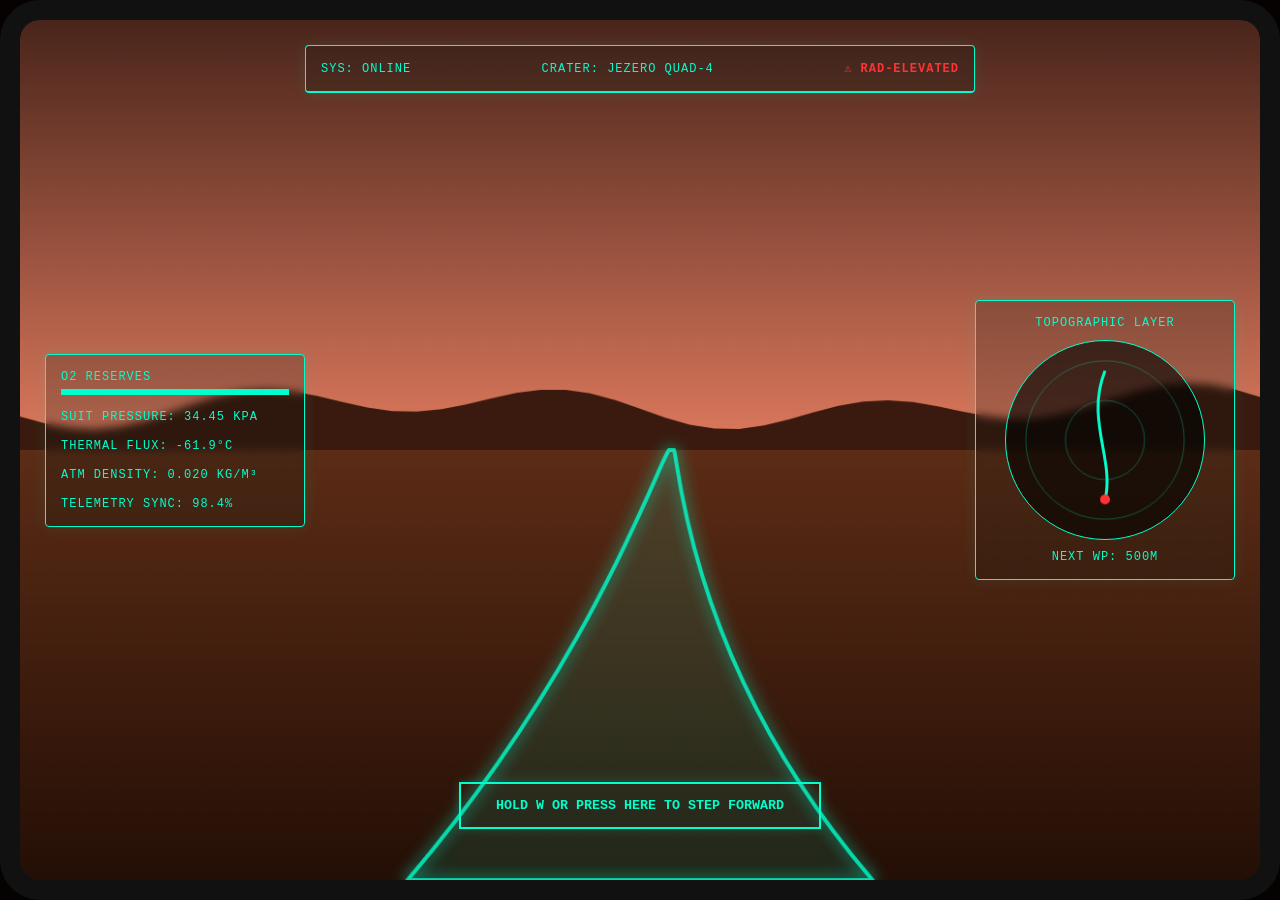
==== index.html @ 39675209 "Add files via upload" ====
<!DOCTYPE html>
<html lang="en">
<head>
    <meta charset="UTF-8">
    <meta name="viewport" content="width=device-width, initial-scale=1.0">
    <title>NASA Space Apps - Martian EVA HUD</title>
    <link rel="stylesheet" href="assets/css/hud-styles.css">
</head>
<body>
    <div id="visor-container">
        <canvas id="environmentCanvas"></canvas>
        <div class="hud-overlay">
            <div class="hud-panel hud-top">
                <div>SYS: ONLINE</div>
                <div>CRATER: JEZERO quad-4</div>
                <div class="alert-flash">⚠️ RAD-ELEVATED</div>
            </div>
            <div class="hud-left hud-panel">
                <div>
                    <p>O2 Reserves</p>
                    <div class="progressbar"><div class="progress-fill" id="o2-bar" style="width: 100%;"></div></div>
                </div>
                <div><p id="pressure-txt">Suit Pressure: 34.5 kPa</p></div>
                <div><p id="thermal-txt">Thermal Flux: -62°C</p></div>
                <div><p id="density-txt">Atm Density: 0.020 kg/m³</p></div>
                <div><p>Telemetry Sync: 98.4%</p></div>
            </div>
            <div class="hud-right hud-panel">
                <div>Topographic Layer</div>
                <canvas id="minimap"></canvas>
                <div id="distance-txt">NEXT WP: --m</div>
            </div>
            <div class="hud-bottom">
                <button class="walk-btn" id="walkBtn">Hold W or Press Here to Step Forward</button>
            </div>
        </div>
    </div>
    <script src="assets/js/telemetry.js"></script>
    <script src="assets/js/main.js"></script>
</body>
</html>
---- assets/css/hud-styles.css ----
:root {
    --hud-primary: #00ffcc;
    --hud-warning: #ff3333;
    --hud-bg: rgba(0, 20, 15, 0.2);
    --mars-dust: #df7a5e;
}
* { box-sizing: border-box; margin: 0; padding: 0; user-select: none; }
body { background-color: #050201; font-family: 'Courier New', Courier, monospace; overflow: hidden; color: var(--hud-primary); }
#visor-container { position: relative; width: 100vw; height: 100vh; box-shadow: inset 0 0 100px rgba(0, 255, 204, 0.3); border: 20px solid #111; border-radius: 40px; overflow: hidden; }
#environmentCanvas { position: absolute; top: 0; left: 0; width: 100%; height: 100%; z-index: 1; }
.hud-overlay { position: absolute; top: 0; left: 0; width: 100%; height: 100%; z-index: 2; pointer-events: none; display: grid; grid-template-columns: 260px 1fr 260px; grid-template-rows: 80px 1fr 100px; padding: 25px; }
.hud-panel { background: var(--hud-bg); border: 1px solid var(--hud-primary); backdrop-filter: blur(4px); padding: 15px; border-radius: 4px; text-transform: uppercase; font-size: 12px; letter-spacing: 1px; box-shadow: 0 0 15px rgba(0, 255, 204, 0.1); }
.hud-top { grid-column: 2 / 3; grid-row: 1; text-align: center; display: flex; justify-content: space-between; align-items: center; border-bottom: 2px solid var(--hud-primary); height: fit-content; }
.alert-flash { color: var(--hud-warning); animation: blink 1s infinite; font-weight: bold; }
.hud-left { grid-column: 1; grid-row: 2; display: flex; flex-direction: column; gap: 15px; align-self: center; }
.hud-right { grid-column: 3; grid-row: 2; align-self: center; display: flex; flex-direction: column; align-items: center; gap: 10px; }
#minimap { width: 200px; height: 200px; border: 1px solid var(--hud-primary); background: rgba(0, 0, 0, 0.6); border-radius: 50%; }
.hud-bottom { grid-column: 1 / 4; grid-row: 3; display: flex; justify-content: center; align-items: center; pointer-events: auto; }
.walk-btn { background: transparent; border: 2px solid var(--hud-primary); color: var(--hud-primary); padding: 14px 35px; font-family: inherit; font-weight: bold; cursor: pointer; text-transform: uppercase; transition: all 0.3s ease; box-shadow: 0 0 10px rgba(0, 255, 204, 0.2); }
.walk-btn:hover { background: var(--hud-primary); color: #000; box-shadow: 0 0 20px var(--hud-primary); }
.progressbar { width: 100%; height: 6px; background: rgba(0, 255, 204, 0.2); margin-top: 5px; position: relative; }
.progress-fill { height: 100%; background: var(--hud-primary); transition: width 0.2s ease; }
@keyframes blink { 0%, 100% { opacity: 1; } 50% { opacity: 0.3; } }
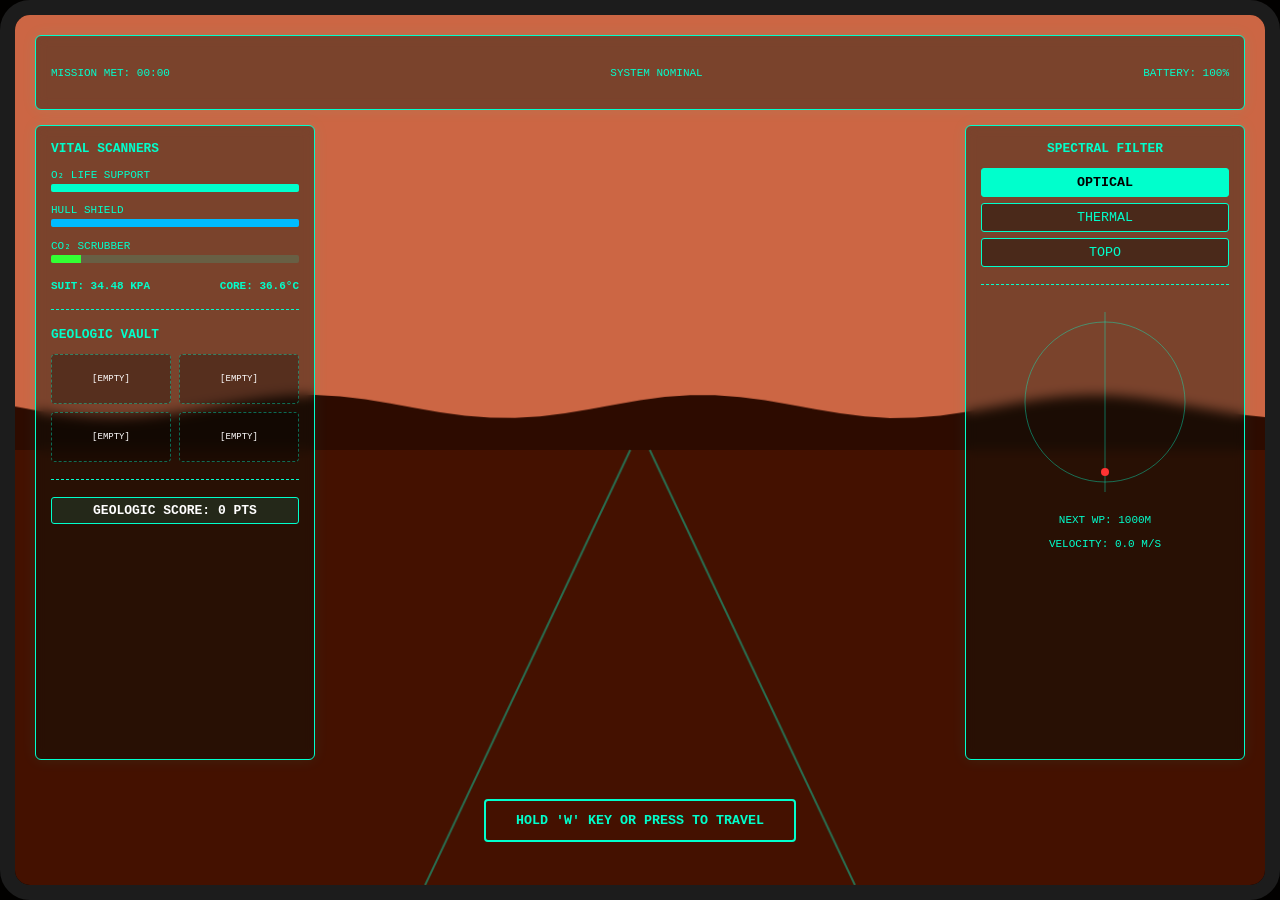
==== commit 14cac7e9: "Add files via upload" ====
--- a/index.html
+++ b/index.html
@@ -3,39 +3,94 @@
 <head>
     <meta charset="UTF-8">
     <meta name="viewport" content="width=device-width, initial-scale=1.0">
-    <title>NASA Space Apps - Martian EVA HUD</title>
+    <title>Martian EVA - Strategic Simulation Command</title>
     <link rel="stylesheet" href="assets/css/hud-styles.css">
 </head>
 <body>
-    <div id="visor-container">
+    <div id="visor-container" class="view-optical">
+        <!-- 3D Environment Rendering Core -->
         <canvas id="environmentCanvas"></canvas>
+        
+        <!-- Gamified HUD Layout Layer -->
         <div class="hud-overlay">
-            <div class="hud-panel hud-top">
-                <div>SYS: ONLINE</div>
-                <div>CRATER: JEZERO quad-4</div>
-                <div class="alert-flash">⚠️ RAD-ELEVATED</div>
+            <!-- Strategic Status Header -->
+            <div class="hud-panel hud-header">
+                <div class="telemetry-node">MISSION MET: <span id="time-elapsed">00:00</span></div>
+                <div class="telemetry-node status-glow" id="master-alert">SYSTEM NOMINAL</div>
+                <div class="telemetry-node">BATTERY: <span id="battery-txt">100%</span></div>
             </div>
-            <div class="hud-left hud-panel">
-                <div>
-                    <p>O2 Reserves</p>
-                    <div class="progressbar"><div class="progress-fill" id="o2-bar" style="width: 100%;"></div></div>
+
+            <!-- Left Deck: Vital Telemetry & Live Inventory Vault -->
+            <div class="hud-panel hud-left">
+                <h3>VITAL SCANNERS</h3>
+                <div class="metric-group">
+                    <label>O₂ LIFE SUPPORT</label>
+                    <div class="bar-container"><div id="o2-bar" class="bar-fill cyan" style="width:100%"></div></div>
                 </div>
-                <div><p id="pressure-txt">Suit Pressure: 34.5 kPa</p></div>
-                <div><p id="thermal-txt">Thermal Flux: -62°C</p></div>
-                <div><p id="density-txt">Atm Density: 0.020 kg/m³</p></div>
-                <div><p>Telemetry Sync: 98.4%</p></div>
+                <div class="metric-group">
+                    <label>HULL SHIELD</label>
+                    <div class="bar-container"><div id="shield-bar" class="bar-fill blue" style="width:100%"></div></div>
+                </div>
+                <div class="metric-group">
+                    <label>CO₂ SCRUBBER</label>
+                    <div class="bar-container"><div id="co2-bar" class="bar-fill green" style="width:12%"></div></div>
+                </div>
+                
+                <div class="digital-readouts">
+                    <div id="pressure-txt">SUIT: 34.50 kPa</div>
+                    <div id="thermal-txt">CORE: 36.6°C</div>
+                </div>
+
+                <hr class="panel-divider">
+                
+                <h3>GEOLOGIC VAULT</h3>
+                <div id="inventory-grid" class="inventory-grid">
+                    <div class="inv-slot empty">[EMPTY]</div>
+                    <div class="inv-slot empty">[EMPTY]</div>
+                    <div class="inv-slot empty">[EMPTY]</div>
+                    <div class="inv-slot empty">[EMPTY]</div>
+                </div>
+                
+                <hr class="panel-divider">
+                
+                <div class="score-display">GEOLOGIC SCORE: <span id="score-txt">0</span> pts</div>
             </div>
-            <div class="hud-right hud-panel">
-                <div>Topographic Layer</div>
+
+            <!-- Right Deck: Multi-Spectral Controls & Topo Tracking Radar -->
+            <div class="hud-panel hud-right">
+                <h3>SPECTRAL FILTER</h3>
+                <div class="view-controls">
+                    <button class="view-btn active" onclick="changeView('optical', event)">OPTICAL</button>
+                    <button class="view-btn" onclick="changeView('thermal', event)">THERMAL</button>
+                    <button class="view-btn" onclick="changeView('topo', event)">TOPO</button>
+                </div>
+                
+                <hr class="panel-divider">
+                
                 <canvas id="minimap"></canvas>
-                <div id="distance-txt">NEXT WP: --m</div>
+                <div id="distance-txt" class="wp-highlight">NEXT WP: 1000m</div>
+                <div id="speed-txt">VELOCITY: 0.0 m/s</div>
             </div>
+
+            <!-- Central HUD System Alert Notifications -->
+            <div id="hazard-card" class="hazard-card hidden">
+                <div class="hazard-title">⚠️ DUST DEVIL INTERCEPT</div>
+                <p id="hazard-desc">High-velocity electrostatic vortex approaching from the quadrant flank.</p>
+                <div class="hazard-actions">
+                    <button onclick="handleHazard('divert')">DIVERT THROUGH CRATER</button>
+                    <button onclick="handleHazard('brace')">BRACE SHIELD CORE</button>
+                </div>
+            </div>
+
+            <!-- Bottom Deck: Operational Controls -->
             <div class="hud-bottom">
-                <button class="walk-btn" id="walkBtn">Hold W or Press Here to Step Forward</button>
+                <button class="walk-btn" id="walkBtn">HOLD 'W' KEY OR PRESS TO TRAVEL</button>
             </div>
         </div>
     </div>
+
+    <!-- Core Modular Simulation Modules -->
     <script src="assets/js/telemetry.js"></script>
     <script src="assets/js/main.js"></script>
 </body>
-</html>+</html>
--- a/assets/css/hud-styles.css
+++ b/assets/css/hud-styles.css
@@ -1,23 +1,88 @@
 :root {
     --hud-primary: #00ffcc;
     --hud-warning: #ff3333;
-    --hud-bg: rgba(0, 20, 15, 0.2);
-    --mars-dust: #df7a5e;
+    --hud-accent: #00bbff;
+    --hud-bg: rgba(0, 15, 12, 0.4);
 }
+
 * { box-sizing: border-box; margin: 0; padding: 0; user-select: none; }
-body { background-color: #050201; font-family: 'Courier New', Courier, monospace; overflow: hidden; color: var(--hud-primary); }
-#visor-container { position: relative; width: 100vw; height: 100vh; box-shadow: inset 0 0 100px rgba(0, 255, 204, 0.3); border: 20px solid #111; border-radius: 40px; overflow: hidden; }
+body { background: #020100; font-family: 'Courier New', monospace; overflow: hidden; color: var(--hud-primary); }
+
+#visor-container { position: relative; width: 100vw; height: 100vh; border: 15px solid #1c1c1c; border-radius: 30px; overflow: hidden; }
 #environmentCanvas { position: absolute; top: 0; left: 0; width: 100%; height: 100%; z-index: 1; }
-.hud-overlay { position: absolute; top: 0; left: 0; width: 100%; height: 100%; z-index: 2; pointer-events: none; display: grid; grid-template-columns: 260px 1fr 260px; grid-template-rows: 80px 1fr 100px; padding: 25px; }
-.hud-panel { background: var(--hud-bg); border: 1px solid var(--hud-primary); backdrop-filter: blur(4px); padding: 15px; border-radius: 4px; text-transform: uppercase; font-size: 12px; letter-spacing: 1px; box-shadow: 0 0 15px rgba(0, 255, 204, 0.1); }
-.hud-top { grid-column: 2 / 3; grid-row: 1; text-align: center; display: flex; justify-content: space-between; align-items: center; border-bottom: 2px solid var(--hud-primary); height: fit-content; }
-.alert-flash { color: var(--hud-warning); animation: blink 1s infinite; font-weight: bold; }
-.hud-left { grid-column: 1; grid-row: 2; display: flex; flex-direction: column; gap: 15px; align-self: center; }
-.hud-right { grid-column: 3; grid-row: 2; align-self: center; display: flex; flex-direction: column; align-items: center; gap: 10px; }
-#minimap { width: 200px; height: 200px; border: 1px solid var(--hud-primary); background: rgba(0, 0, 0, 0.6); border-radius: 50%; }
+
+/* Structural Layout Layout Overlays */
+.hud-overlay {
+    position: absolute; width: 100%; height: 100%; z-index: 2; pointer-events: none;
+    display: grid; grid-template-columns: 280px 1fr 280px; grid-template-rows: 75px 1fr 90px; padding: 20px; gap: 15px;
+}
+.hud-panel {
+    background: var(--hud-bg); border: 1px solid var(--hud-primary); backdrop-filter: blur(6px);
+    padding: 15px; border-radius: 6px; text-transform: uppercase; font-size: 11px;
+    box-shadow: 0 0 15px rgba(0, 255, 204, 0.08);
+}
+.hud-header { grid-column: 1 / 4; grid-row: 1; display: flex; justify-content: space-between; align-items: center; }
+.hud-left { grid-column: 1; grid-row: 2; display: flex; flex-direction: column; gap: 12px; }
+.hud-right { grid-column: 3; grid-row: 2; display: flex; flex-direction: column; align-items: center; gap: 12px; }
 .hud-bottom { grid-column: 1 / 4; grid-row: 3; display: flex; justify-content: center; align-items: center; pointer-events: auto; }
-.walk-btn { background: transparent; border: 2px solid var(--hud-primary); color: var(--hud-primary); padding: 14px 35px; font-family: inherit; font-weight: bold; cursor: pointer; text-transform: uppercase; transition: all 0.3s ease; box-shadow: 0 0 10px rgba(0, 255, 204, 0.2); }
-.walk-btn:hover { background: var(--hud-primary); color: #000; box-shadow: 0 0 20px var(--hud-primary); }
-.progressbar { width: 100%; height: 6px; background: rgba(0, 255, 204, 0.2); margin-top: 5px; position: relative; }
-.progress-fill { height: 100%; background: var(--hud-primary); transition: width 0.2s ease; }
-@keyframes blink { 0%, 100% { opacity: 1; } 50% { opacity: 0.3; } }+
+/* Graphical Component Adjustments */
+.metric-group { display: flex; flex-direction: column; gap: 3px; }
+.bar-container { width: 100%; height: 8px; background: rgba(0, 255, 204, 0.15); border-radius: 2px; overflow: hidden; }
+.bar-fill { height: 100%; transition: width 0.3s ease; }
+.bar-fill.cyan { background: var(--hud-primary); }
+.bar-fill.blue { background: var(--hud-accent); }
+.bar-fill.green { background: #33ff33; }
+.panel-divider { border: 0; border-top: 1px dashed var(--hud-primary); width: 100%; margin: 5px 0; }
+
+.digital-readouts { display: flex; justify-content: space-between; margin-top: 5px; font-weight: bold; }
+.score-display { font-size: 13px; font-weight: bold; text-align: center; color: #fff; background: rgba(0,255,204,0.1); padding: 5px; border-radius: 3px; border: 1px solid var(--hud-primary); }
+
+/* Dynamic Vault Subgrid Layout */
+.inventory-grid { display: grid; grid-template-columns: repeat(2, 1fr); gap: 8px; width: 100%; }
+.inv-slot {
+    border: 1px dashed rgba(0, 255, 204, 0.4); border-radius: 4px; height: 50px;
+    display: flex; align-items: center; justify-content: center; text-align: center;
+    font-size: 9px; padding: 4px; background: rgba(0,0,0,0.3); color: #fff;
+}
+.inv-slot.occupied { border-style: solid; border-color: var(--hud-accent); color: var(--hud-primary); }
+
+/* View Control Shaders */
+.view-controls { display: flex; flex-direction: column; gap: 6px; width: 100%; }
+.view-btn {
+    background: rgba(0,0,0,0.4); border: 1px solid var(--hud-primary); color: var(--hud-primary);
+    padding: 6px; cursor: pointer; font-family: inherit; border-radius: 3px; pointer-events: auto;
+}
+.view-btn.active, .view-btn:hover { background: var(--hud-primary); color: #000; font-weight: bold; }
+
+#visor-container.view-thermal { filter: saturate(2.5) hue-rotate(85deg) contrast(1.2); }
+#visor-container.view-topo { filter: invert(0.95) sepia(1) hue-rotate(130deg) saturate(3.5); }
+#visor-container.critical-alert { animation: critical-pulse 0.4s infinite alternate; }
+
+/* Hazard Presentation Mechanics */
+.hazard-card {
+    grid-column: 2; grid-row: 2; align-self: center; justify-self: center;
+    background: rgba(30, 2, 2, 0.95); border: 2px solid var(--hud-warning);
+    padding: 20px; border-radius: 6px; text-align: center; pointer-events: auto;
+    box-shadow: 0 0 25px rgba(255, 51, 51, 0.5); width: 350px; z-index: 10;
+}
+.hazard-title { color: var(--hud-warning); margin-bottom: 8px; font-weight: bold; font-size: 13px; }
+.hazard-actions button {
+    background: transparent; border: 1px solid var(--hud-warning); color: #fff;
+    padding: 6px 12px; margin: 8px; cursor: pointer; font-family: inherit; font-size: 10px;
+}
+.hazard-actions button:hover { background: var(--hud-warning); color: #000; }
+.hidden { display: none !important; }
+
+.walk-btn {
+    background: transparent; border: 2px solid var(--hud-primary); color: var(--hud-primary);
+    padding: 12px 30px; font-family: inherit; font-weight: bold; cursor: pointer; border-radius: 4px;
+}
+.walk-btn:hover { background: var(--hud-primary); color: #000; box-shadow: 0 0 15px var(--hud-primary); }
+
+@keyframes critical-pulse {
+    0% { box-shadow: inset 0 0 50px rgba(255,0,0,0.2); }
+    100% { box-shadow: inset 0 0 150px rgba(255,0,0,0.7); }
+}
+@keyframes blink { 0%, 100% { opacity: 1; } 50% { opacity: 0.3; } }
+.alert-flash { animation: blink 1s infinite; }
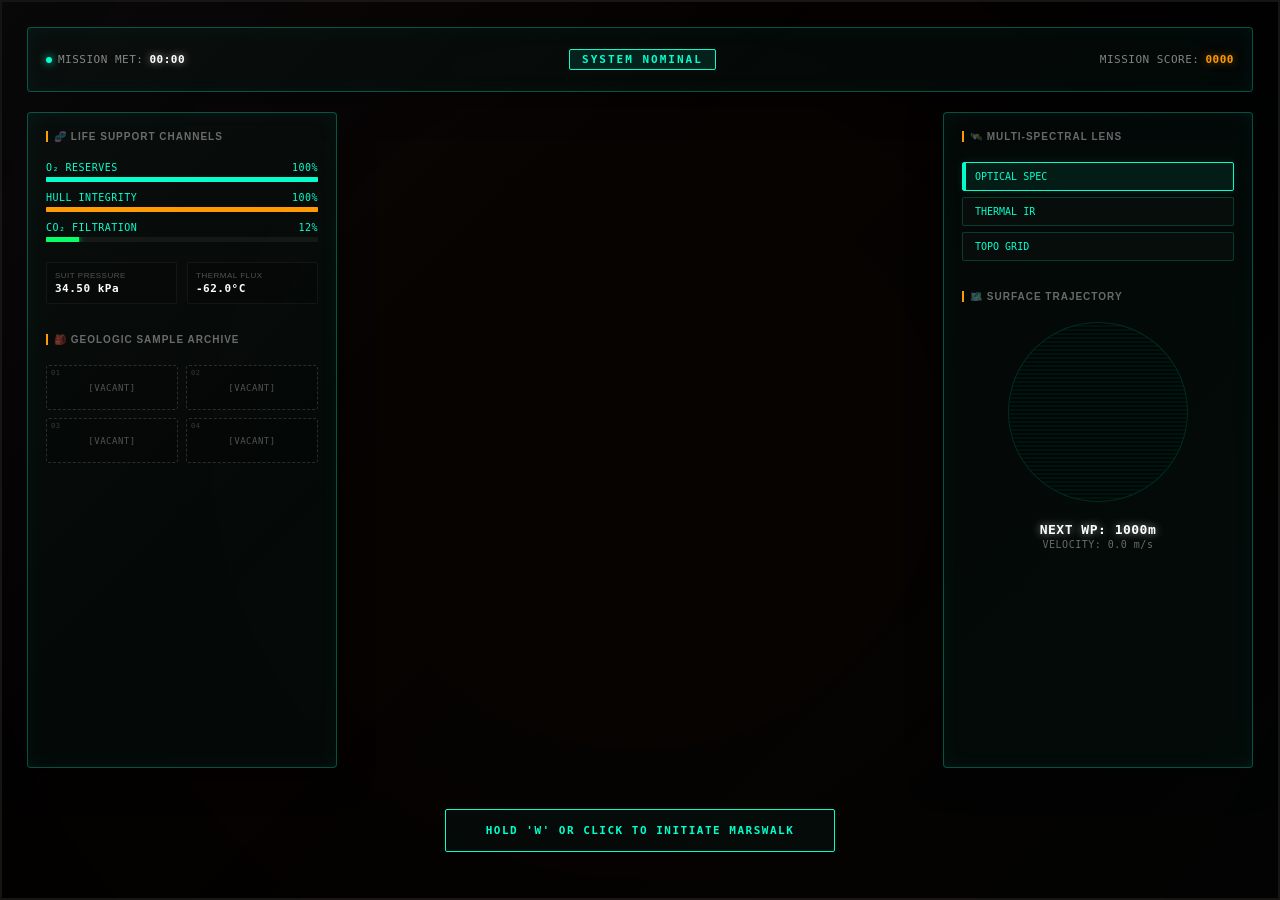
==== commit 514b25db: "Add files via upload" ====
--- a/index.html
+++ b/index.html
@@ -3,94 +3,101 @@
 <head>
     <meta charset="UTF-8">
     <meta name="viewport" content="width=device-width, initial-scale=1.0">
-    <title>Martian EVA - Strategic Simulation Command</title>
+    <title>NASA Space Apps - Martian Tactical EVA Command</title>
     <link rel="stylesheet" href="assets/css/hud-styles.css">
 </head>
 <body>
     <div id="visor-container" class="view-optical">
-        <!-- 3D Environment Rendering Core -->
+        <div class="visor-glare-effect"></div>
         <canvas id="environmentCanvas"></canvas>
         
-        <!-- Gamified HUD Layout Layer -->
         <div class="hud-overlay">
-            <!-- Strategic Status Header -->
             <div class="hud-panel hud-header">
-                <div class="telemetry-node">MISSION MET: <span id="time-elapsed">00:00</span></div>
-                <div class="telemetry-node status-glow" id="master-alert">SYSTEM NOMINAL</div>
-                <div class="telemetry-node">BATTERY: <span id="battery-txt">100%</span></div>
-            </div>
-
-            <!-- Left Deck: Vital Telemetry & Live Inventory Vault -->
-            <div class="hud-panel hud-left">
-                <h3>VITAL SCANNERS</h3>
-                <div class="metric-group">
-                    <label>O₂ LIFE SUPPORT</label>
-                    <div class="bar-container"><div id="o2-bar" class="bar-fill cyan" style="width:100%"></div></div>
+                <div class="header-left">
+                    <span class="status-indicator online"></span>
+                    <span class="label">MISSION MET:</span> <span id="time-elapsed" class="value text-glow">00:00</span>
                 </div>
-                <div class="metric-group">
-                    <label>HULL SHIELD</label>
-                    <div class="bar-container"><div id="shield-bar" class="bar-fill blue" style="width:100%"></div></div>
+                <div class="header-center">
+                    <div id="master-alert" class="master-status nominal alert-flash">SYSTEM NOMINAL</div>
                 </div>
-                <div class="metric-group">
-                    <label>CO₂ SCRUBBER</label>
-                    <div class="bar-container"><div id="co2-bar" class="bar-fill green" style="width:12%"></div></div>
-                </div>
-                
-                <div class="digital-readouts">
-                    <div id="pressure-txt">SUIT: 34.50 kPa</div>
-                    <div id="thermal-txt">CORE: 36.6°C</div>
-                </div>
-
-                <hr class="panel-divider">
-                
-                <h3>GEOLOGIC VAULT</h3>
-                <div id="inventory-grid" class="inventory-grid">
-                    <div class="inv-slot empty">[EMPTY]</div>
-                    <div class="inv-slot empty">[EMPTY]</div>
-                    <div class="inv-slot empty">[EMPTY]</div>
-                    <div class="inv-slot empty">[EMPTY]</div>
-                </div>
-                
-                <hr class="panel-divider">
-                
-                <div class="score-display">GEOLOGIC SCORE: <span id="score-txt">0</span> pts</div>
-            </div>
-
-            <!-- Right Deck: Multi-Spectral Controls & Topo Tracking Radar -->
-            <div class="hud-panel hud-right">
-                <h3>SPECTRAL FILTER</h3>
-                <div class="view-controls">
-                    <button class="view-btn active" onclick="changeView('optical', event)">OPTICAL</button>
-                    <button class="view-btn" onclick="changeView('thermal', event)">THERMAL</button>
-                    <button class="view-btn" onclick="changeView('topo', event)">TOPO</button>
-                </div>
-                
-                <hr class="panel-divider">
-                
-                <canvas id="minimap"></canvas>
-                <div id="distance-txt" class="wp-highlight">NEXT WP: 1000m</div>
-                <div id="speed-txt">VELOCITY: 0.0 m/s</div>
-            </div>
-
-            <!-- Central HUD System Alert Notifications -->
-            <div id="hazard-card" class="hazard-card hidden">
-                <div class="hazard-title">⚠️ DUST DEVIL INTERCEPT</div>
-                <p id="hazard-desc">High-velocity electrostatic vortex approaching from the quadrant flank.</p>
-                <div class="hazard-actions">
-                    <button onclick="handleHazard('divert')">DIVERT THROUGH CRATER</button>
-                    <button onclick="handleHazard('brace')">BRACE SHIELD CORE</button>
+                <div class="header-right">
+                    <span class="label">MISSION SCORE:</span> <span id="score-txt" class="value score-glow">0000</span>
                 </div>
             </div>
 
-            <!-- Bottom Deck: Operational Controls -->
+            <div class="hud-panel hud-left">
+                <div class="panel-section-title">🧬 LIFE SUPPORT CHANNELS</div>
+                <div class="metric-bank">
+                    <div class="metric-row">
+                        <div class="metric-info"><span>O₂ RESERVES</span><span id="o2-pct-txt">100%</span></div>
+                        <div class="bar-track"><div id="o2-bar" class="bar-fill cyan" style="width:100%"></div></div>
+                    </div>
+                    <div class="metric-row">
+                        <div class="metric-info"><span>HULL INTEGRITY</span><span id="shield-pct-txt">100%</span></div>
+                        <div class="bar-track"><div id="shield-bar" class="bar-fill orange" style="width:100%"></div></div>
+                    </div>
+                    <div class="metric-row">
+                        <div class="metric-info"><span>CO₂ FILTRATION</span><span id="co2-pct-txt">12%</span></div>
+                        <div class="bar-track"><div id="co2-bar" class="bar-fill green" style="width:12%"></div></div>
+                    </div>
+                </div>
+                
+                <div class="digital-grid">
+                    <div class="readout-box"><span class="lbl">SUIT PRESSURE</span><span id="pressure-txt" class="val">34.50 kPa</span></div>
+                    <div class="readout-box"><span class="lbl">THERMAL FLUX</span><span id="thermal-txt" class="val">-62.0°C</span></div>
+                </div>
+
+                <div class="panel-section-title" style="margin-top: 15px;">🎒 GEOLOGIC SAMPLE ARCHIVE</div>
+                <div id="inventory-grid" class="inventory-grid">
+                    <div class="inv-slot empty"><div class="slot-idx">01</div>[VACANT]</div>
+                    <div class="inv-slot empty"><div class="slot-idx">02</div>[VACANT]</div>
+                    <div class="inv-slot empty"><div class="slot-idx">03</div>[VACANT]</div>
+                    <div class="inv-slot empty"><div class="slot-idx">04</div>[VACANT]</div>
+                </div>
+            </div>
+
+            <div class="hud-panel hud-right">
+                <div class="panel-section-title">🛰️ MULTI-SPECTRAL LENS</div>
+                <div class="view-controls">
+                    <button class="view-btn active" onclick="changeView('optical', event)">OPTICAL SPEC</button>
+                    <button class="view-btn" onclick="changeView('thermal', event)">THERMAL IR</button>
+                    <button class="view-btn" onclick="changeView('topo', event)">TOPO GRID</button>
+                </div>
+                
+                <div class="panel-section-title" style="margin-top: 15px;">🗺️ SURFACE TRAJECTORY</div>
+                <div class="radar-viewport">
+                    <canvas id="minimap"></canvas>
+                    <div class="radar-scanline"></div>
+                </div>
+                <div class="nav-readouts">
+                    <div id="distance-txt" class="wp-value text-glow">NEXT WP: 1000m</div>
+                    <div id="speed-txt" class="speed-value">VELOCITY: 0.0 m/s</div>
+                </div>
+            </div>
+
+            <div id="hazard-card" class="hazard-card hidden">
+                <div class="hazard-glow-border"></div>
+                <div class="hazard-content">
+                    <div class="hazard-title">⚠️ DUST DEVIL FORCE VORTEX DETECTED</div>
+                    <p id="hazard-desc">An active electrostatic sand spiral is tracking along the target heading vector.</p>
+                    <div class="hazard-actions">
+                        <button class="action-btn-warn" onclick="handleHazard('divert')">DIVERT THROUGH RAVINE</button>
+                        <button class="action-btn-warn" onclick="handleHazard('brace')">OVERCHARGE SHIELD CORES</button>
+                    </div>
+                </div>
+            </div>
+
             <div class="hud-bottom">
-                <button class="walk-btn" id="walkBtn">HOLD 'W' KEY OR PRESS TO TRAVEL</button>
+                <div class="control-wrapper">
+                    <div class="control-bracket left"></div>
+                    <button class="walk-btn" id="walkBtn">HOLD 'W' OR CLICK TO INITIATE MARSWALK</button>
+                    <div class="control-bracket right"></div>
+                </div>
             </div>
         </div>
     </div>
 
-    <!-- Core Modular Simulation Modules -->
     <script src="assets/js/telemetry.js"></script>
     <script src="assets/js/main.js"></script>
 </body>
-</html>
+</html>
--- a/assets/css/hud-styles.css
+++ b/assets/css/hud-styles.css
@@ -1,88 +1,134 @@
 :root {
     --hud-primary: #00ffcc;
+    --hud-orange: #ff9900;
     --hud-warning: #ff3333;
-    --hud-accent: #00bbff;
-    --hud-bg: rgba(0, 15, 12, 0.4);
+    --hud-bg: rgba(6, 18, 16, 0.45);
+    --hud-glow: rgba(0, 255, 204, 0.25);
+    --panel-border: rgba(0, 255, 204, 0.3);
 }
 
 * { box-sizing: border-box; margin: 0; padding: 0; user-select: none; }
-body { background: #020100; font-family: 'Courier New', monospace; overflow: hidden; color: var(--hud-primary); }
+body { background: #070301; font-family: -apple-system, BlinkMacSystemFont, "Segoe UI", Roboto, Helvetica, Arial, sans-serif; overflow: hidden; color: var(--hud-primary); }
 
-#visor-container { position: relative; width: 100vw; height: 100vh; border: 15px solid #1c1c1c; border-radius: 30px; overflow: hidden; }
-#environmentCanvas { position: absolute; top: 0; left: 0; width: 100%; height: 100%; z-index: 1; }
+#visor-container { 
+    position: relative; width: 100vw; height: 100vh; border: 2px solid rgba(255,255,255,0.08); 
+    overflow: hidden; background: radial-gradient(circle at center, transparent 30%, rgba(0,0,0,0.6) 100%);
+}
+.visor-glare-effect {
+    position: absolute; top: 0; left: 0; width: 100%; height: 100%;
+    background: linear-gradient(135deg, rgba(255,255,255,0.03) 0%, transparent 40%, rgba(0,255,204,0.01) 100%);
+    pointer-events: none; z-index: 3;
+}
 
-/* Structural Layout Layout Overlays */
+#environmentCanvas { position: absolute; top: 0; left: 0; width: 100%; height: 100%; z-index: 1; filter: contrast(1.1); }
+
 .hud-overlay {
     position: absolute; width: 100%; height: 100%; z-index: 2; pointer-events: none;
-    display: grid; grid-template-columns: 280px 1fr 280px; grid-template-rows: 75px 1fr 90px; padding: 20px; gap: 15px;
+    display: grid; grid-template-columns: 310px 1fr 310px; grid-template-rows: 65px 1fr 85px; padding: 25px; gap: 20px;
 }
 .hud-panel {
-    background: var(--hud-bg); border: 1px solid var(--hud-primary); backdrop-filter: blur(6px);
-    padding: 15px; border-radius: 6px; text-transform: uppercase; font-size: 11px;
-    box-shadow: 0 0 15px rgba(0, 255, 204, 0.08);
+    background: var(--hud-bg); border: 1px solid var(--panel-border); backdrop-filter: blur(12px);
+    border-radius: 4px; box-shadow: inset 0 0 20px rgba(0, 255, 204, 0.05), 0 8px 32px rgba(0,0,0,0.5);
+    padding: 18px; letter-spacing: 0.5px;
 }
-.hud-header { grid-column: 1 / 4; grid-row: 1; display: flex; justify-content: space-between; align-items: center; }
-.hud-left { grid-column: 1; grid-row: 2; display: flex; flex-direction: column; gap: 12px; }
-.hud-right { grid-column: 3; grid-row: 2; display: flex; flex-direction: column; align-items: center; gap: 12px; }
-.hud-bottom { grid-column: 1 / 4; grid-row: 3; display: flex; justify-content: center; align-items: center; pointer-events: auto; }
 
-/* Graphical Component Adjustments */
-.metric-group { display: flex; flex-direction: column; gap: 3px; }
-.bar-container { width: 100%; height: 8px; background: rgba(0, 255, 204, 0.15); border-radius: 2px; overflow: hidden; }
-.bar-fill { height: 100%; transition: width 0.3s ease; }
-.bar-fill.cyan { background: var(--hud-primary); }
-.bar-fill.blue { background: var(--hud-accent); }
-.bar-fill.green { background: #33ff33; }
-.panel-divider { border: 0; border-top: 1px dashed var(--hud-primary); width: 100%; margin: 5px 0; }
+.hud-header {
+    grid-column: 1 / 4; grid-row: 1; display: flex; justify-content: space-between; align-items: center;
+    border-bottom: 1px solid var(--panel-border); font-size: 11px; font-family: monospace;
+}
+.header-left, .header-right { display: flex; align-items: center; gap: 6px; }
+.status-indicator { width: 6px; height: 6px; border-radius: 50%; display: inline-block; }
+.status-indicator.online { background: var(--hud-primary); box-shadow: 0 0 8px var(--hud-primary); }
+.label { color: rgba(255,255,255,0.5); }
+.value { font-weight: bold; color: #fff; }
+.master-status { font-weight: bold; letter-spacing: 2px; padding: 3px 12px; border-radius: 2px; border: 1px solid var(--hud-primary); background: rgba(0,255,204,0.1); }
 
-.digital-readouts { display: flex; justify-content: space-between; margin-top: 5px; font-weight: bold; }
-.score-display { font-size: 13px; font-weight: bold; text-align: center; color: #fff; background: rgba(0,255,204,0.1); padding: 5px; border-radius: 3px; border: 1px solid var(--hud-primary); }
+.hud-left { grid-column: 1; grid-row: 2; display: flex; flex-direction: column; gap: 15px; }
+.panel-section-title { font-size: 10px; font-weight: bold; letter-spacing: 1px; color: rgba(255,255,255,0.4); border-left: 2px solid var(--hud-orange); padding-left: 6px; margin-bottom: 5px; }
+.metric-bank { display: flex; flex-direction: column; gap: 10px; }
+.metric-row { display: flex; flex-direction: column; gap: 4px; }
+.metric-info { display: flex; justify-content: space-between; font-size: 10px; font-family: monospace; font-weight: 500; }
+.bar-track { width: 100%; height: 5px; background: rgba(255,255,255,0.05); border-radius: 1px; overflow: hidden; }
+.bar-fill { height: 100%; transition: width 0.3s cubic-bezier(0.4, 0, 0.2, 1); }
+.bar-fill.cyan { background: var(--hud-primary); box-shadow: 0 0 6px var(--hud-primary); }
+.bar-fill.orange { background: var(--hud-orange); box-shadow: 0 0 6px var(--hud-orange); }
+.bar-fill.green { background: #00ff66; box-shadow: 0 0 6px #00ff66; }
 
-/* Dynamic Vault Subgrid Layout */
-.inventory-grid { display: grid; grid-template-columns: repeat(2, 1fr); gap: 8px; width: 100%; }
+.digital-grid { display: grid; grid-template-columns: 1fr 1fr; gap: 10px; margin-top: 5px; }
+.readout-box { background: rgba(0,0,0,0.2); border: 1px solid rgba(255,255,255,0.05); padding: 8px; border-radius: 2px; display: flex; flex-direction: column; }
+.readout-box .lbl { font-size: 8px; color: rgba(255,255,255,0.3); margin-bottom: 2px; }
+.readout-box .val { font-size: 11px; font-family: monospace; font-weight: bold; color: #fff; }
+
+.inventory-grid { display: grid; grid-template-columns: repeat(2, 1fr); gap: 8px; }
 .inv-slot {
-    border: 1px dashed rgba(0, 255, 204, 0.4); border-radius: 4px; height: 50px;
-    display: flex; align-items: center; justify-content: center; text-align: center;
-    font-size: 9px; padding: 4px; background: rgba(0,0,0,0.3); color: #fff;
+    border: 1px dashed rgba(255,255,255,0.15); border-radius: 3px; height: 45px;
+    display: flex; flex-direction: column; align-items: center; justify-content: center;
+    font-size: 9px; font-family: monospace; color: rgba(255,255,255,0.3); background: rgba(0,0,0,0.15); position: relative;
 }
-.inv-slot.occupied { border-style: solid; border-color: var(--hud-accent); color: var(--hud-primary); }
+.slot-idx { position: absolute; top: 3px; left: 4px; font-size: 7px; color: rgba(255,255,255,0.2); }
+.inv-slot.occupied { border: 1px solid var(--hud-orange); color: #fff; background: rgba(255,153,0,0.05); font-weight: bold; }
 
-/* View Control Shaders */
+.hud-right { grid-column: 3; grid-row: 2; display: flex; flex-direction: column; gap: 15px; }
 .view-controls { display: flex; flex-direction: column; gap: 6px; width: 100%; }
 .view-btn {
-    background: rgba(0,0,0,0.4); border: 1px solid var(--hud-primary); color: var(--hud-primary);
-    padding: 6px; cursor: pointer; font-family: inherit; border-radius: 3px; pointer-events: auto;
+    background: rgba(255,255,255,0.02); border: 1px solid rgba(0, 255, 204, 0.2); color: var(--hud-primary);
+    padding: 8px; cursor: pointer; font-family: monospace; font-size: 10px; border-radius: 2px; pointer-events: auto;
+    transition: all 0.2s ease; text-align: left; padding-left: 12px; position: relative;
 }
-.view-btn.active, .view-btn:hover { background: var(--hud-primary); color: #000; font-weight: bold; }
+.view-btn::before { content: ''; position: absolute; left: 0; top: 0; bottom: 0; width: 3px; background: transparent; }
+.view-btn.active, .view-btn:hover { background: rgba(0, 255, 204, 0.08); border-color: var(--hud-primary); box-shadow: 0 0 10px rgba(0,255,204,0.1); }
+.view-btn.active::before { background: var(--hud-primary); }
 
-#visor-container.view-thermal { filter: saturate(2.5) hue-rotate(85deg) contrast(1.2); }
-#visor-container.view-topo { filter: invert(0.95) sepia(1) hue-rotate(130deg) saturate(3.5); }
-#visor-container.critical-alert { animation: critical-pulse 0.4s infinite alternate; }
+.radar-viewport { position: relative; width: 180px; height: 180px; margin: 0 auto; border: 1px solid rgba(0,255,204,0.15); border-radius: 50%; overflow: hidden; background: rgba(0,5,4,0.6); }
+#minimap { width: 100%; height: 100%; display: block; }
+.radar-scanline {
+    position: absolute; top: 0; left: 0; width: 100%; height: 100%;
+    background: linear-gradient(to bottom, transparent 50%, rgba(0,255,204,0.05) 50%);
+    background-size: 100% 4px; pointer-events: none;
+}
+.nav-readouts { width: 100%; text-align: center; font-family: monospace; margin-top: 5px; }
+.wp-value { font-size: 13px; font-weight: bold; color: #fff; }
+.speed-value { font-size: 10px; color: rgba(255,255,255,0.4); margin-top: 2px; }
 
-/* Hazard Presentation Mechanics */
+#visor-container.view-thermal { filter: saturate(2) hue-rotate(90deg) contrast(1.3); }
+#visor-container.view-topo { filter: invert(0.95) hue-rotate(145deg) saturate(3); }
+
 .hazard-card {
     grid-column: 2; grid-row: 2; align-self: center; justify-self: center;
-    background: rgba(30, 2, 2, 0.95); border: 2px solid var(--hud-warning);
-    padding: 20px; border-radius: 6px; text-align: center; pointer-events: auto;
-    box-shadow: 0 0 25px rgba(255, 51, 51, 0.5); width: 350px; z-index: 10;
+    background: rgba(12, 4, 4, 0.96); border: 1px solid var(--hud-warning);
+    padding: 24px; border-radius: 4px; text-align: center; pointer-events: auto;
+    box-shadow: 0 20px 50px rgba(0,0,0,0.8), 0 0 30px rgba(255, 51, 51, 0.2); width: 380px; position: relative;
 }
-.hazard-title { color: var(--hud-warning); margin-bottom: 8px; font-weight: bold; font-size: 13px; }
+.hazard-title { color: var(--hud-warning); font-size: 12px; font-weight: bold; font-family: monospace; letter-spacing: 1px; margin-bottom: 8px; }
+#hazard-desc { font-size: 11px; color: rgba(255,255,255,0.7); line-height: 1.5; margin-bottom: 18px; }
+.hazard-actions { display: flex; flex-direction: column; gap: 8px; }
 .hazard-actions button {
-    background: transparent; border: 1px solid var(--hud-warning); color: #fff;
-    padding: 6px 12px; margin: 8px; cursor: pointer; font-family: inherit; font-size: 10px;
+    background: rgba(255,51,51,0.05); border: 1px solid var(--hud-warning); color: #fff;
+    padding: 10px; cursor: pointer; font-family: monospace; font-size: 10px; border-radius: 2px; transition: all 0.2s ease;
 }
-.hazard-actions button:hover { background: var(--hud-warning); color: #000; }
+.hazard-actions button:hover { background: var(--hud-warning); color: #000; font-weight: bold; box-shadow: 0 0 12px rgba(255,51,51,0.3); }
+
+.hud-bottom { grid-column: 1 / 4; grid-row: 3; display: flex; justify-content: center; align-items: center; pointer-events: auto; }
+.control-wrapper { display: flex; align-items: center; gap: 10px; position: relative; }
+.walk-btn {
+    background: rgba(0, 255, 204, 0.03); border: 1px solid var(--hud-primary); color: var(--hud-primary);
+    padding: 14px 40px; font-family: monospace; font-size: 11px; font-weight: bold; cursor: pointer;
+    border-radius: 2px; letter-spacing: 1.5px; transition: all 0.2s ease;
+}
+.walk-btn:hover { background: var(--hud-primary); color: #000; box-shadow: 0 0 20px rgba(0,255,204,0.4); }
+
+.text-glow { text-shadow: 0 0 8px rgba(255,255,255,0.6); }
+.score-glow { color: var(--hud-orange); text-shadow: 0 0 8px rgba(255,153,0,0.5); }
 .hidden { display: none !important; }
 
-.walk-btn {
-    background: transparent; border: 2px solid var(--hud-primary); color: var(--hud-primary);
-    padding: 12px 30px; font-family: inherit; font-weight: bold; cursor: pointer; border-radius: 4px;
+@keyframes critical-shake {
+    0% { transform: translate(0, 0); }
+    20% { transform: translate(-2px, 2px); }
+    40% { transform: translate(-2px, -1px); }
+    60% { transform: translate(2px, 1px); }
+    80% { transform: translate(1px, -2px); }
+    100% { transform: translate(0, 0); }
 }
-.walk-btn:hover { background: var(--hud-primary); color: #000; box-shadow: 0 0 15px var(--hud-primary); }
-
-@keyframes critical-pulse {
-    0% { box-shadow: inset 0 0 50px rgba(255,0,0,0.2); }
-    100% { box-shadow: inset 0 0 150px rgba(255,0,0,0.7); }
-}
+#visor-container.critical-shake-active { animation: critical-shake 0.15s infinite; box-shadow: inset 0 0 150px rgba(255,0,0,0.6); border-color: var(--hud-warning); }
 @keyframes blink { 0%, 100% { opacity: 1; } 50% { opacity: 0.3; } }
-.alert-flash { animation: blink 1s infinite; }
+.alert-flash { animation: blink 1.5s infinite; }
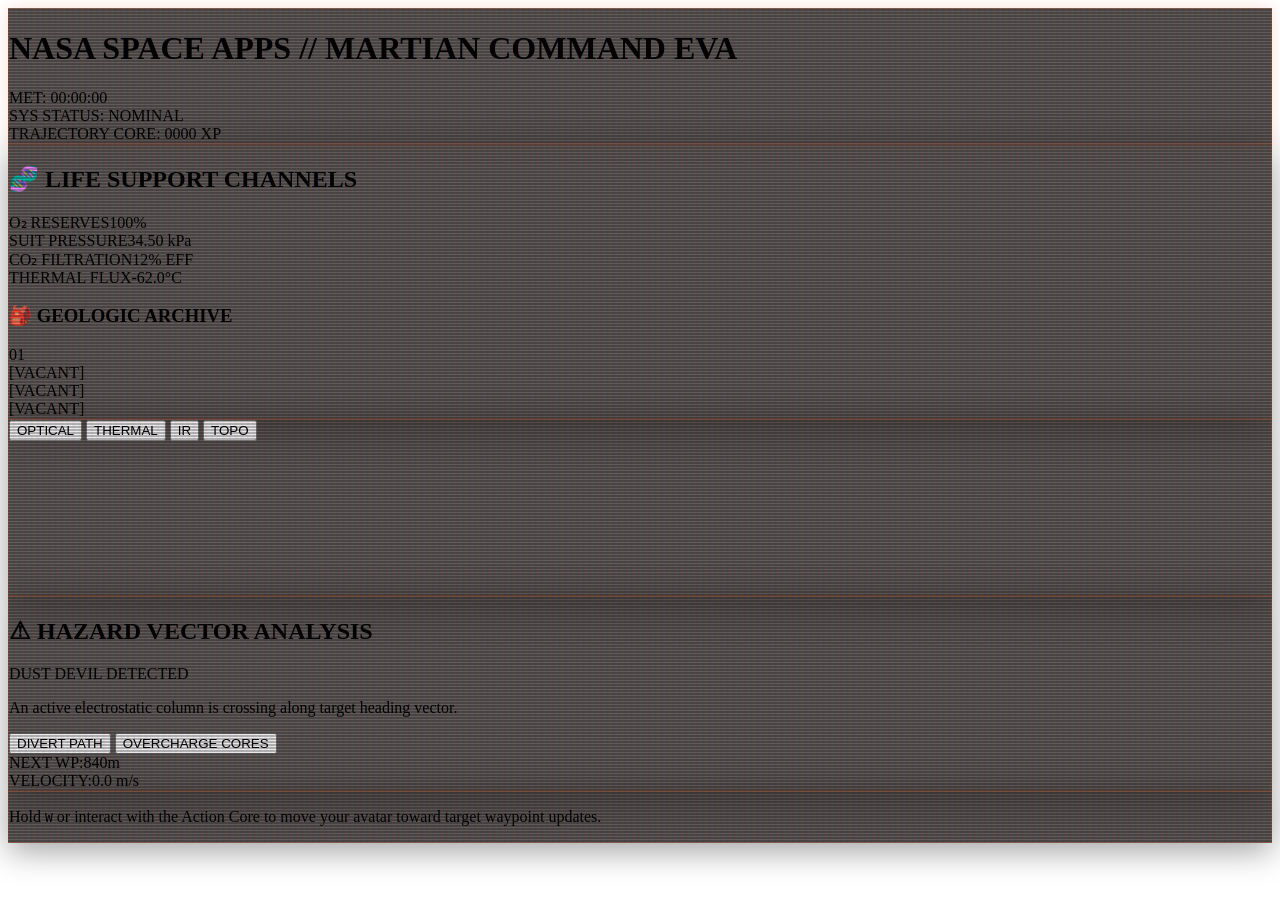
==== commit 8211e0c7: "Update index.html" ====
--- a/index.html
+++ b/index.html
@@ -3,101 +3,164 @@
 <head>
     <meta charset="UTF-8">
     <meta name="viewport" content="width=device-width, initial-scale=1.0">
-    <title>NASA Space Apps - Martian Tactical EVA Command</title>
-    <link rel="stylesheet" href="assets/css/hud-styles.css">
+    <title>M.A.P.S - Martian Astronaut Pathfinding & Survival</title>
+    <!-- Tailwind CSS for production-grade styling without local bloat -->
+    <script src="https://tailwindcss.com"></script>
+    <script>
+        tailwind.config = {
+            theme: {
+                extend: {
+                    colors: {
+                        mars: {
+                            orange: '#E65F2B',
+                            dark: '#0B0200',
+                            glow: '#FF7D4A',
+                            cyber: '#00F0FF'
+                        }
+                    }
+                }
+            }
+        }
+    </script>
+    <style>
+        /* Glassmorphic Cyberpunk Utility Classes */
+        .glass-panel {
+            background: rgba(15, 5, 2, 0.65);
+            backdrop-filter: blur(12px);
+            -webkit-backdrop-filter: blur(12px);
+            border: 1px solid rgba(230, 95, 43, 0.25);
+            box-shadow: 0 8px 32px 0 rgba(0, 0, 0, 0.37);
+        }
+        .cyber-border-glow {
+            box-shadow: 0 0 15px rgba(230, 95, 43, 0.2);
+        }
+        /* Scanline Overlay for HUD immersion */
+        .scanlines {
+            position: relative;
+            overflow: hidden;
+        }
+        .scanlines::before {
+            content: " ";
+            display: block;
+            position: absolute;
+            top: 0; left: 0; bottom: 0; right: 0;
+            background: linear-gradient(rgba(18, 16, 16, 0) 50%, rgba(0, 0, 0, 0.25) 50%), linear-gradient(90deg, rgba(255, 0, 0, 0.06), rgba(0, 255, 0, 0.02), rgba(0, 0, 255, 0.06));
+            z-index: 99;
+            background-size: 100% 3px, 6px 100%;
+            pointer-events: none;
+        }
+        /* Multispectral Lens Filters */
+        .lens-optical { filter: none; }
+        .lens-thermal { filter: hue-rotate(180deg) saturate(3) contrast(1.5); }
+        .lens-ir { filter: grayscale(1) brightness(1.2) contrast(1.3); }
+        .lens-topo { filter: sepia(1) hue-rotate(140deg) saturate(4) invert(0.1); }
+    </style>
 </head>
-<body>
-    <div id="visor-container" class="view-optical">
-        <div class="visor-glare-effect"></div>
-        <canvas id="environmentCanvas"></canvas>
+<body class="bg-mars-dark text-gray-100 font-mono select-none scanlines h-screen overflow-hidden flex flex-col justify-between p-4">
+
+    <!-- TOP TELEMETRY STRIP -->
+    <header class="w-full flex justify-between items-center glass-panel px-6 py-3 rounded-md border-b-2 border-mars-orange/50 cyber-border-glow">
+        <div class="flex items-center space-x-4">
+            <div class="w-3 h-3 bg-red-500 rounded-full animate-pulse"></div>
+            <h1 class="text-xs md:text-sm tracking-widest text-mars-orange font-bold">NASA SPACE APPS // MARTIAN COMMAND EVA</h1>
+        </div>
+        <div class="flex space-x-8 text-xs tracking-wider">
+            <div>MET: <span id="telemetry-met" class="text-mars-cyber">00:00:00</span></div>
+            <div>SYS STATUS: <span class="text-green-400 font-bold">NOMINAL</span></div>
+            <div>TRAJECTORY CORE: <span id="telemetry-score" class="text-yellow-400 font-bold">0000 XP</span></div>
+        </div>
+    </header>
+
+    <!-- MAIN COMPASS & MULTI-SPECTRAL CORE DISPLAY -->
+    <main class="grid grid-cols-1 lg:grid-cols-4 gap-4 my-4 flex-grow h-3/5 overflow-hidden">
         
-        <div class="hud-overlay">
-            <div class="hud-panel hud-header">
-                <div class="header-left">
-                    <span class="status-indicator online"></span>
-                    <span class="label">MISSION MET:</span> <span id="time-elapsed" class="value text-glow">00:00</span>
+        <!-- LEFT: BIOMETRICS & LIFE SUPPORT CHANNELS -->
+        <section class="glass-panel p-4 rounded-md flex flex-col justify-between space-y-4">
+            <h2 class="text-xs tracking-wider border-b border-mars-orange/30 pb-1 text-mars-orange">🧬 LIFE SUPPORT CHANNELS</h2>
+            
+            <div class="space-y-3 flex-grow justify-center flex flex-col">
+                <div>
+                    <div class="flex justify-between text-xs mb-1"><span>O₂ RESERVES</span><span id="txt-o2" class="text-mars-cyber">100%</span></div>
+                    <div class="w-full bg-gray-800 h-1.5 rounded-full overflow-hidden"><div id="bar-o2" class="bg-mars-cyber h-full transition-all duration-300" style="width: 100%"></div></div>
                 </div>
-                <div class="header-center">
-                    <div id="master-alert" class="master-status nominal alert-flash">SYSTEM NOMINAL</div>
+                <div>
+                    <div class="flex justify-between text-xs mb-1"><span>SUIT PRESSURE</span><span class="text-mars-orange">34.50 kPa</span></div>
+                    <div class="w-full bg-gray-800 h-1.5 rounded-full overflow-hidden"><div class="bg-mars-orange h-full" style="width: 85%"></div></div>
                 </div>
-                <div class="header-right">
-                    <span class="label">MISSION SCORE:</span> <span id="score-txt" class="value score-glow">0000</span>
+                <div>
+                    <div class="flex justify-between text-xs mb-1"><span>CO₂ FILTRATION</span><span class="text-green-400">12% EFF</span></div>
+                    <div class="w-full bg-gray-800 h-1.5 rounded-full overflow-hidden"><div class="bg-green-400 h-full" style="width: 12%"></div></div>
+                </div>
+                <div>
+                    <div class="flex justify-between text-xs mb-1"><span>THERMAL FLUX</span><span id="txt-temp" class="text-blue-400">-62.0°C</span></div>
+                    <div class="w-full bg-gray-800 h-1.5 rounded-full overflow-hidden"><div id="bar-temp" class="bg-blue-500 h-full transition-all duration-300" style="width: 45%"></div></div>
                 </div>
             </div>
 
-            <div class="hud-panel hud-left">
-                <div class="panel-section-title">🧬 LIFE SUPPORT CHANNELS</div>
-                <div class="metric-bank">
-                    <div class="metric-row">
-                        <div class="metric-info"><span>O₂ RESERVES</span><span id="o2-pct-txt">100%</span></div>
-                        <div class="bar-track"><div id="o2-bar" class="bar-fill cyan" style="width:100%"></div></div>
-                    </div>
-                    <div class="metric-row">
-                        <div class="metric-info"><span>HULL INTEGRITY</span><span id="shield-pct-txt">100%</span></div>
-                        <div class="bar-track"><div id="shield-bar" class="bar-fill orange" style="width:100%"></div></div>
-                    </div>
-                    <div class="metric-row">
-                        <div class="metric-info"><span>CO₂ FILTRATION</span><span id="co2-pct-txt">12%</span></div>
-                        <div class="bar-track"><div id="co2-bar" class="bar-fill green" style="width:12%"></div></div>
+            <!-- GEOLOGIC ARCHIVE SLOT -->
+            <div class="border-t border-mars-orange/30 pt-2">
+                <h3 class="text-xs mb-2 text-mars-orange">🎒 GEOLOGIC ARCHIVE</h3>
+                <div class="grid grid-cols-4 gap-1 text-[10px] text-center">
+                    <div class="border border-mars-orange/20 p-1 bg-mars-orange/5 text-mars-orange">01</div>
+                    <div class="border border-dashed border-gray-600 p-1 text-gray-500">[VACANT]</div>
+                    <div class="border border-dashed border-gray-600 p-1 text-gray-500">[VACANT]</div>
+                    <div class="border border-dashed border-gray-600 p-1 text-gray-500">[VACANT]</div>
+                </div>
+            </div>
+        </section>
+
+        <!-- CENTER: VISUALIZATION INTERFACE & DYNAMIC PATH CANVAS -->
+        <section class="lg:grid lg:col-span-2 glass-panel relative rounded-md flex flex-col overflow-hidden bg-gradient-to-b from-transparent to-mars-orange/5">
+            <!-- Lens Selector Tabs -->
+            <div class="absolute top-2 left-2 z-50 flex bg-mars-dark/80 p-1 border border-mars-orange/30 rounded text-xs space-x-1">
+                <button onclick="setLens('optical')" class="lens-btn px-2 py-0.5 bg-mars-orange text-black font-bold rounded">OPTICAL</button>
+                <button onclick="setLens('thermal')" class="lens-btn px-2 py-0.5 hover:bg-mars-orange/30 rounded">THERMAL</button>
+                <button onclick="setLens('ir')" class="lens-btn px-2 py-0.5 hover:bg-mars-orange/30 rounded">IR</button>
+                <button onclick="setLens('topo')" class="lens-btn px-2 py-0.5 hover:bg-mars-orange/30 rounded">TOPO</button>
+            </div>
+
+            <!-- Pathfinding Trajectory Render Node -->
+            <div id="lens-viewport" class="w-full h-full relative lens-optical transition-all duration-300">
+                <canvas id="mars-canvas" class="w-full h-full block"></canvas>
+                
+                <!-- Center Aiming Reticle -->
+                <div class="absolute inset-0 pointer-events-none flex items-center justify-center">
+                    <div class="w-16 h-16 border border-mars-orange/30 rounded-full flex items-center justify-center animate-spin" style="animation-duration: 20s;">
+                        <div class="w-2 h-2 bg-mars-orange rounded-full"></div>
                     </div>
                 </div>
-                
-                <div class="digital-grid">
-                    <div class="readout-box"><span class="lbl">SUIT PRESSURE</span><span id="pressure-txt" class="val">34.50 kPa</span></div>
-                    <div class="readout-box"><span class="lbl">THERMAL FLUX</span><span id="thermal-txt" class="val">-62.0°C</span></div>
+            </div>
+        </section>
+
+        <!-- RIGHT: HAZARD ANALYSIS ENGINE & EVENT CONTROLS -->
+        <section class="glass-panel p-4 rounded-md flex flex-col justify-between space-y-4">
+            <h2 class="text-xs tracking-wider border-b border-mars-orange/30 pb-1 text-mars-orange">⚠ HAZARD VECTOR ANALYSIS</h2>
+            
+            <div class="bg-red-950/30 border border-red-500/40 p-3 rounded space-y-2 flex-grow flex flex-col justify-center">
+                <div class="text-xs font-bold text-red-400 flex items-center space-x-2">
+                    <span class="animate-ping block w-2 h-2 rounded-full bg-red-500"></span>
+                    <span>DUST DEVIL DETECTED</span>
                 </div>
-
-                <div class="panel-section-title" style="margin-top: 15px;">🎒 GEOLOGIC SAMPLE ARCHIVE</div>
-                <div id="inventory-grid" class="inventory-grid">
-                    <div class="inv-slot empty"><div class="slot-idx">01</div>[VACANT]</div>
-                    <div class="inv-slot empty"><div class="slot-idx">02</div>[VACANT]</div>
-                    <div class="inv-slot empty"><div class="slot-idx">03</div>[VACANT]</div>
-                    <div class="inv-slot empty"><div class="slot-idx">04</div>[VACANT]</div>
+                <p class="text-[11px] text-gray-300 leading-relaxed">
+                    An active electrostatic column is crossing along target heading vector.
+                </p>
+                <div class="grid grid-cols-2 gap-2 pt-2">
+                    <button id="btn-divert" onclick="triggerAction('divert')" class="border border-mars-cyber text-mars-cyber hover:bg-mars-cyber/20 text-[10px] py-1 rounded tracking-tighter">DIVERT PATH</button>
+                    <button id="btn-shield" onclick="triggerAction('shield')" class="border border-mars-orange text-mars-orange hover:bg-mars-orange/20 text-[10px] py-1 rounded tracking-tighter">OVERCHARGE CORES</button>
                 </div>
             </div>
 
-            <div class="hud-panel hud-right">
-                <div class="panel-section-title">🛰️ MULTI-SPECTRAL LENS</div>
-                <div class="view-controls">
-                    <button class="view-btn active" onclick="changeView('optical', event)">OPTICAL SPEC</button>
-                    <button class="view-btn" onclick="changeView('thermal', event)">THERMAL IR</button>
-                    <button class="view-btn" onclick="changeView('topo', event)">TOPO GRID</button>
-                </div>
-                
-                <div class="panel-section-title" style="margin-top: 15px;">🗺️ SURFACE TRAJECTORY</div>
-                <div class="radar-viewport">
-                    <canvas id="minimap"></canvas>
-                    <div class="radar-scanline"></div>
-                </div>
-                <div class="nav-readouts">
-                    <div id="distance-txt" class="wp-value text-glow">NEXT WP: 1000m</div>
-                    <div id="speed-txt" class="speed-value">VELOCITY: 0.0 m/s</div>
-                </div>
+            <!-- NAVIGATION STATS -->
+            <div class="border-t border-mars-orange/30 pt-2 space-y-1.5 text-xs">
+                <div class="flex justify-between"><span>NEXT WP:</span><span id="nav-wp" class="text-yellow-400">840m</span></div>
+                <div class="flex justify-between"><span>VELOCITY:</span><span id="nav-vel" class="text-mars-cyber">0.0 m/s</span></div>
             </div>
+        </section>
+    </main>
 
-            <div id="hazard-card" class="hazard-card hidden">
-                <div class="hazard-glow-border"></div>
-                <div class="hazard-content">
-                    <div class="hazard-title">⚠️ DUST DEVIL FORCE VORTEX DETECTED</div>
-                    <p id="hazard-desc">An active electrostatic sand spiral is tracking along the target heading vector.</p>
-                    <div class="hazard-actions">
-                        <button class="action-btn-warn" onclick="handleHazard('divert')">DIVERT THROUGH RAVINE</button>
-                        <button class="action-btn-warn" onclick="handleHazard('brace')">OVERCHARGE SHIELD CORES</button>
-                    </div>
-                </div>
-            </div>
-
-            <div class="hud-bottom">
-                <div class="control-wrapper">
-                    <div class="control-bracket left"></div>
-                    <button class="walk-btn" id="walkBtn">HOLD 'W' OR CLICK TO INITIATE MARSWALK</button>
-                    <div class="control-bracket right"></div>
-                </div>
-            </div>
-        </div>
-    </div>
-
-    <script src="assets/js/telemetry.js"></script>
-    <script src="assets/js/main.js"></script>
-</body>
-</html>+    <!-- LOWER ACTION CONTROL CORE -->
+    <footer class="w-full glass-panel p-4 rounded-md text-center border-t-2 border-mars-orange/50 flex flex-col sm:flex-row items-center justify-between gap-4">
+        <p class="text-xs text-gray-400 max-w-md text-left hidden sm:block">
+            Hold <kbd class="bg-mars-orange/20 px-1 border border-mars-orange/40 rounded text-mars-orange font-bold">W</kbd> or interact with the Action Core to move your avatar toward target waypoint updates.
+        </p>
+        <button id="marswalk-btn" 
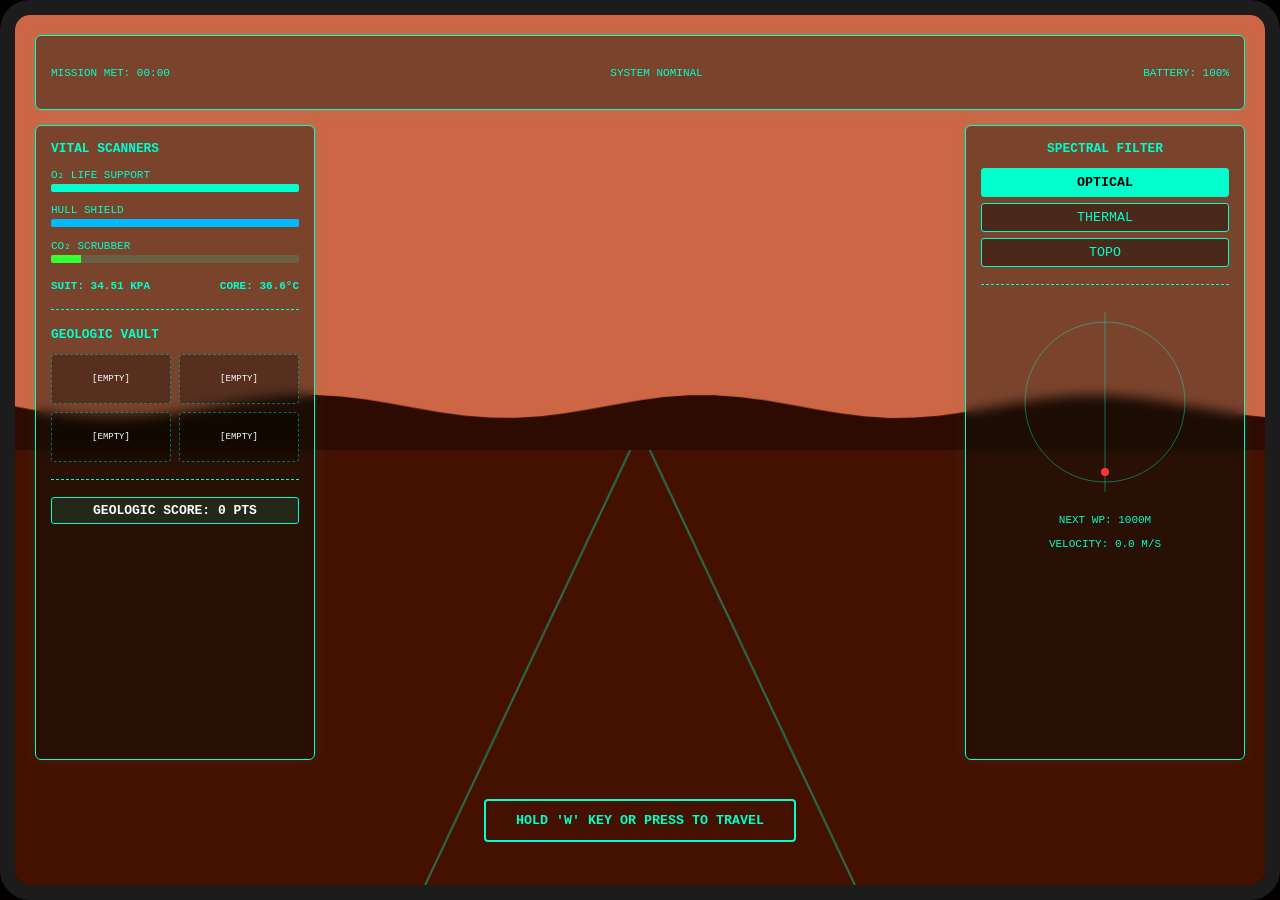
==== commit 7d6de2c9: "Add files via upload" ====
--- a/index.html
+++ b/index.html
@@ -3,164 +3,94 @@
 <head>
     <meta charset="UTF-8">
     <meta name="viewport" content="width=device-width, initial-scale=1.0">
-    <title>M.A.P.S - Martian Astronaut Pathfinding & Survival</title>
-    <!-- Tailwind CSS for production-grade styling without local bloat -->
-    <script src="https://tailwindcss.com"></script>
-    <script>
-        tailwind.config = {
-            theme: {
-                extend: {
-                    colors: {
-                        mars: {
-                            orange: '#E65F2B',
-                            dark: '#0B0200',
-                            glow: '#FF7D4A',
-                            cyber: '#00F0FF'
-                        }
-                    }
-                }
-            }
-        }
-    </script>
-    <style>
-        /* Glassmorphic Cyberpunk Utility Classes */
-        .glass-panel {
-            background: rgba(15, 5, 2, 0.65);
-            backdrop-filter: blur(12px);
-            -webkit-backdrop-filter: blur(12px);
-            border: 1px solid rgba(230, 95, 43, 0.25);
-            box-shadow: 0 8px 32px 0 rgba(0, 0, 0, 0.37);
-        }
-        .cyber-border-glow {
-            box-shadow: 0 0 15px rgba(230, 95, 43, 0.2);
-        }
-        /* Scanline Overlay for HUD immersion */
-        .scanlines {
-            position: relative;
-            overflow: hidden;
-        }
-        .scanlines::before {
-            content: " ";
-            display: block;
-            position: absolute;
-            top: 0; left: 0; bottom: 0; right: 0;
-            background: linear-gradient(rgba(18, 16, 16, 0) 50%, rgba(0, 0, 0, 0.25) 50%), linear-gradient(90deg, rgba(255, 0, 0, 0.06), rgba(0, 255, 0, 0.02), rgba(0, 0, 255, 0.06));
-            z-index: 99;
-            background-size: 100% 3px, 6px 100%;
-            pointer-events: none;
-        }
-        /* Multispectral Lens Filters */
-        .lens-optical { filter: none; }
-        .lens-thermal { filter: hue-rotate(180deg) saturate(3) contrast(1.5); }
-        .lens-ir { filter: grayscale(1) brightness(1.2) contrast(1.3); }
-        .lens-topo { filter: sepia(1) hue-rotate(140deg) saturate(4) invert(0.1); }
-    </style>
+    <title>Martian EVA - Strategic Simulation Command</title>
+    <link rel="stylesheet" href="assets/css/hud-styles.css">
 </head>
-<body class="bg-mars-dark text-gray-100 font-mono select-none scanlines h-screen overflow-hidden flex flex-col justify-between p-4">
+<body>
+    <div id="visor-container" class="view-optical">
+        <!-- 3D Environment Rendering Core -->
+        <canvas id="environmentCanvas"></canvas>
+        
+        <!-- Gamified HUD Layout Layer -->
+        <div class="hud-overlay">
+            <!-- Strategic Status Header -->
+            <div class="hud-panel hud-header">
+                <div class="telemetry-node">MISSION MET: <span id="time-elapsed">00:00</span></div>
+                <div class="telemetry-node status-glow" id="master-alert">SYSTEM NOMINAL</div>
+                <div class="telemetry-node">BATTERY: <span id="battery-txt">100%</span></div>
+            </div>
 
-    <!-- TOP TELEMETRY STRIP -->
-    <header class="w-full flex justify-between items-center glass-panel px-6 py-3 rounded-md border-b-2 border-mars-orange/50 cyber-border-glow">
-        <div class="flex items-center space-x-4">
-            <div class="w-3 h-3 bg-red-500 rounded-full animate-pulse"></div>
-            <h1 class="text-xs md:text-sm tracking-widest text-mars-orange font-bold">NASA SPACE APPS // MARTIAN COMMAND EVA</h1>
-        </div>
-        <div class="flex space-x-8 text-xs tracking-wider">
-            <div>MET: <span id="telemetry-met" class="text-mars-cyber">00:00:00</span></div>
-            <div>SYS STATUS: <span class="text-green-400 font-bold">NOMINAL</span></div>
-            <div>TRAJECTORY CORE: <span id="telemetry-score" class="text-yellow-400 font-bold">0000 XP</span></div>
-        </div>
-    </header>
+            <!-- Left Deck: Vital Telemetry & Live Inventory Vault -->
+            <div class="hud-panel hud-left">
+                <h3>VITAL SCANNERS</h3>
+                <div class="metric-group">
+                    <label>O₂ LIFE SUPPORT</label>
+                    <div class="bar-container"><div id="o2-bar" class="bar-fill cyan" style="width:100%"></div></div>
+                </div>
+                <div class="metric-group">
+                    <label>HULL SHIELD</label>
+                    <div class="bar-container"><div id="shield-bar" class="bar-fill blue" style="width:100%"></div></div>
+                </div>
+                <div class="metric-group">
+                    <label>CO₂ SCRUBBER</label>
+                    <div class="bar-container"><div id="co2-bar" class="bar-fill green" style="width:12%"></div></div>
+                </div>
+                
+                <div class="digital-readouts">
+                    <div id="pressure-txt">SUIT: 34.50 kPa</div>
+                    <div id="thermal-txt">CORE: 36.6°C</div>
+                </div>
 
-    <!-- MAIN COMPASS & MULTI-SPECTRAL CORE DISPLAY -->
-    <main class="grid grid-cols-1 lg:grid-cols-4 gap-4 my-4 flex-grow h-3/5 overflow-hidden">
-        
-        <!-- LEFT: BIOMETRICS & LIFE SUPPORT CHANNELS -->
-        <section class="glass-panel p-4 rounded-md flex flex-col justify-between space-y-4">
-            <h2 class="text-xs tracking-wider border-b border-mars-orange/30 pb-1 text-mars-orange">🧬 LIFE SUPPORT CHANNELS</h2>
-            
-            <div class="space-y-3 flex-grow justify-center flex flex-col">
-                <div>
-                    <div class="flex justify-between text-xs mb-1"><span>O₂ RESERVES</span><span id="txt-o2" class="text-mars-cyber">100%</span></div>
-                    <div class="w-full bg-gray-800 h-1.5 rounded-full overflow-hidden"><div id="bar-o2" class="bg-mars-cyber h-full transition-all duration-300" style="width: 100%"></div></div>
+                <hr class="panel-divider">
+                
+                <h3>GEOLOGIC VAULT</h3>
+                <div id="inventory-grid" class="inventory-grid">
+                    <div class="inv-slot empty">[EMPTY]</div>
+                    <div class="inv-slot empty">[EMPTY]</div>
+                    <div class="inv-slot empty">[EMPTY]</div>
+                    <div class="inv-slot empty">[EMPTY]</div>
                 </div>
-                <div>
-                    <div class="flex justify-between text-xs mb-1"><span>SUIT PRESSURE</span><span class="text-mars-orange">34.50 kPa</span></div>
-                    <div class="w-full bg-gray-800 h-1.5 rounded-full overflow-hidden"><div class="bg-mars-orange h-full" style="width: 85%"></div></div>
+                
+                <hr class="panel-divider">
+                
+                <div class="score-display">GEOLOGIC SCORE: <span id="score-txt">0</span> pts</div>
+            </div>
+
+            <!-- Right Deck: Multi-Spectral Controls & Topo Tracking Radar -->
+            <div class="hud-panel hud-right">
+                <h3>SPECTRAL FILTER</h3>
+                <div class="view-controls">
+                    <button class="view-btn active" onclick="changeView('optical', event)">OPTICAL</button>
+                    <button class="view-btn" onclick="changeView('thermal', event)">THERMAL</button>
+                    <button class="view-btn" onclick="changeView('topo', event)">TOPO</button>
                 </div>
-                <div>
-                    <div class="flex justify-between text-xs mb-1"><span>CO₂ FILTRATION</span><span class="text-green-400">12% EFF</span></div>
-                    <div class="w-full bg-gray-800 h-1.5 rounded-full overflow-hidden"><div class="bg-green-400 h-full" style="width: 12%"></div></div>
-                </div>
-                <div>
-                    <div class="flex justify-between text-xs mb-1"><span>THERMAL FLUX</span><span id="txt-temp" class="text-blue-400">-62.0°C</span></div>
-                    <div class="w-full bg-gray-800 h-1.5 rounded-full overflow-hidden"><div id="bar-temp" class="bg-blue-500 h-full transition-all duration-300" style="width: 45%"></div></div>
+                
+                <hr class="panel-divider">
+                
+                <canvas id="minimap"></canvas>
+                <div id="distance-txt" class="wp-highlight">NEXT WP: 1000m</div>
+                <div id="speed-txt">VELOCITY: 0.0 m/s</div>
+            </div>
+
+            <!-- Central HUD System Alert Notifications -->
+            <div id="hazard-card" class="hazard-card hidden">
+                <div class="hazard-title">⚠️ DUST DEVIL INTERCEPT</div>
+                <p id="hazard-desc">High-velocity electrostatic vortex approaching from the quadrant flank.</p>
+                <div class="hazard-actions">
+                    <button onclick="handleHazard('divert')">DIVERT THROUGH CRATER</button>
+                    <button onclick="handleHazard('brace')">BRACE SHIELD CORE</button>
                 </div>
             </div>
 
-            <!-- GEOLOGIC ARCHIVE SLOT -->
-            <div class="border-t border-mars-orange/30 pt-2">
-                <h3 class="text-xs mb-2 text-mars-orange">🎒 GEOLOGIC ARCHIVE</h3>
-                <div class="grid grid-cols-4 gap-1 text-[10px] text-center">
-                    <div class="border border-mars-orange/20 p-1 bg-mars-orange/5 text-mars-orange">01</div>
-                    <div class="border border-dashed border-gray-600 p-1 text-gray-500">[VACANT]</div>
-                    <div class="border border-dashed border-gray-600 p-1 text-gray-500">[VACANT]</div>
-                    <div class="border border-dashed border-gray-600 p-1 text-gray-500">[VACANT]</div>
-                </div>
+            <!-- Bottom Deck: Operational Controls -->
+            <div class="hud-bottom">
+                <button class="walk-btn" id="walkBtn">HOLD 'W' KEY OR PRESS TO TRAVEL</button>
             </div>
-        </section>
+        </div>
+    </div>
 
-        <!-- CENTER: VISUALIZATION INTERFACE & DYNAMIC PATH CANVAS -->
-        <section class="lg:grid lg:col-span-2 glass-panel relative rounded-md flex flex-col overflow-hidden bg-gradient-to-b from-transparent to-mars-orange/5">
-            <!-- Lens Selector Tabs -->
-            <div class="absolute top-2 left-2 z-50 flex bg-mars-dark/80 p-1 border border-mars-orange/30 rounded text-xs space-x-1">
-                <button onclick="setLens('optical')" class="lens-btn px-2 py-0.5 bg-mars-orange text-black font-bold rounded">OPTICAL</button>
-                <button onclick="setLens('thermal')" class="lens-btn px-2 py-0.5 hover:bg-mars-orange/30 rounded">THERMAL</button>
-                <button onclick="setLens('ir')" class="lens-btn px-2 py-0.5 hover:bg-mars-orange/30 rounded">IR</button>
-                <button onclick="setLens('topo')" class="lens-btn px-2 py-0.5 hover:bg-mars-orange/30 rounded">TOPO</button>
-            </div>
-
-            <!-- Pathfinding Trajectory Render Node -->
-            <div id="lens-viewport" class="w-full h-full relative lens-optical transition-all duration-300">
-                <canvas id="mars-canvas" class="w-full h-full block"></canvas>
-                
-                <!-- Center Aiming Reticle -->
-                <div class="absolute inset-0 pointer-events-none flex items-center justify-center">
-                    <div class="w-16 h-16 border border-mars-orange/30 rounded-full flex items-center justify-center animate-spin" style="animation-duration: 20s;">
-                        <div class="w-2 h-2 bg-mars-orange rounded-full"></div>
-                    </div>
-                </div>
-            </div>
-        </section>
-
-        <!-- RIGHT: HAZARD ANALYSIS ENGINE & EVENT CONTROLS -->
-        <section class="glass-panel p-4 rounded-md flex flex-col justify-between space-y-4">
-            <h2 class="text-xs tracking-wider border-b border-mars-orange/30 pb-1 text-mars-orange">⚠ HAZARD VECTOR ANALYSIS</h2>
-            
-            <div class="bg-red-950/30 border border-red-500/40 p-3 rounded space-y-2 flex-grow flex flex-col justify-center">
-                <div class="text-xs font-bold text-red-400 flex items-center space-x-2">
-                    <span class="animate-ping block w-2 h-2 rounded-full bg-red-500"></span>
-                    <span>DUST DEVIL DETECTED</span>
-                </div>
-                <p class="text-[11px] text-gray-300 leading-relaxed">
-                    An active electrostatic column is crossing along target heading vector.
-                </p>
-                <div class="grid grid-cols-2 gap-2 pt-2">
-                    <button id="btn-divert" onclick="triggerAction('divert')" class="border border-mars-cyber text-mars-cyber hover:bg-mars-cyber/20 text-[10px] py-1 rounded tracking-tighter">DIVERT PATH</button>
-                    <button id="btn-shield" onclick="triggerAction('shield')" class="border border-mars-orange text-mars-orange hover:bg-mars-orange/20 text-[10px] py-1 rounded tracking-tighter">OVERCHARGE CORES</button>
-                </div>
-            </div>
-
-            <!-- NAVIGATION STATS -->
-            <div class="border-t border-mars-orange/30 pt-2 space-y-1.5 text-xs">
-                <div class="flex justify-between"><span>NEXT WP:</span><span id="nav-wp" class="text-yellow-400">840m</span></div>
-                <div class="flex justify-between"><span>VELOCITY:</span><span id="nav-vel" class="text-mars-cyber">0.0 m/s</span></div>
-            </div>
-        </section>
-    </main>
-
-    <!-- LOWER ACTION CONTROL CORE -->
-    <footer class="w-full glass-panel p-4 rounded-md text-center border-t-2 border-mars-orange/50 flex flex-col sm:flex-row items-center justify-between gap-4">
-        <p class="text-xs text-gray-400 max-w-md text-left hidden sm:block">
-            Hold <kbd class="bg-mars-orange/20 px-1 border border-mars-orange/40 rounded text-mars-orange font-bold">W</kbd> or interact with the Action Core to move your avatar toward target waypoint updates.
-        </p>
-        <button id="marswalk-btn" 
+    <!-- Core Modular Simulation Modules -->
+    <script src="assets/js/telemetry.js"></script>
+    <script src="assets/js/main.js"></script>
+</body>
+</html>
--- a/assets/css/hud-styles.css
+++ b/assets/css/hud-styles.css
@@ -0,0 +1,88 @@
+:root {
+    --hud-primary: #00ffcc;
+    --hud-warning: #ff3333;
+    --hud-accent: #00bbff;
+    --hud-bg: rgba(0, 15, 12, 0.4);
+}
+
+* { box-sizing: border-box; margin: 0; padding: 0; user-select: none; }
+body { background: #020100; font-family: 'Courier New', monospace; overflow: hidden; color: var(--hud-primary); }
+
+#visor-container { position: relative; width: 100vw; height: 100vh; border: 15px solid #1c1c1c; border-radius: 30px; overflow: hidden; }
+#environmentCanvas { position: absolute; top: 0; left: 0; width: 100%; height: 100%; z-index: 1; }
+
+/* Structural Layout Layout Overlays */
+.hud-overlay {
+    position: absolute; width: 100%; height: 100%; z-index: 2; pointer-events: none;
+    display: grid; grid-template-columns: 280px 1fr 280px; grid-template-rows: 75px 1fr 90px; padding: 20px; gap: 15px;
+}
+.hud-panel {
+    background: var(--hud-bg); border: 1px solid var(--hud-primary); backdrop-filter: blur(6px);
+    padding: 15px; border-radius: 6px; text-transform: uppercase; font-size: 11px;
+    box-shadow: 0 0 15px rgba(0, 255, 204, 0.08);
+}
+.hud-header { grid-column: 1 / 4; grid-row: 1; display: flex; justify-content: space-between; align-items: center; }
+.hud-left { grid-column: 1; grid-row: 2; display: flex; flex-direction: column; gap: 12px; }
+.hud-right { grid-column: 3; grid-row: 2; display: flex; flex-direction: column; align-items: center; gap: 12px; }
+.hud-bottom { grid-column: 1 / 4; grid-row: 3; display: flex; justify-content: center; align-items: center; pointer-events: auto; }
+
+/* Graphical Component Adjustments */
+.metric-group { display: flex; flex-direction: column; gap: 3px; }
+.bar-container { width: 100%; height: 8px; background: rgba(0, 255, 204, 0.15); border-radius: 2px; overflow: hidden; }
+.bar-fill { height: 100%; transition: width 0.3s ease; }
+.bar-fill.cyan { background: var(--hud-primary); }
+.bar-fill.blue { background: var(--hud-accent); }
+.bar-fill.green { background: #33ff33; }
+.panel-divider { border: 0; border-top: 1px dashed var(--hud-primary); width: 100%; margin: 5px 0; }
+
+.digital-readouts { display: flex; justify-content: space-between; margin-top: 5px; font-weight: bold; }
+.score-display { font-size: 13px; font-weight: bold; text-align: center; color: #fff; background: rgba(0,255,204,0.1); padding: 5px; border-radius: 3px; border: 1px solid var(--hud-primary); }
+
+/* Dynamic Vault Subgrid Layout */
+.inventory-grid { display: grid; grid-template-columns: repeat(2, 1fr); gap: 8px; width: 100%; }
+.inv-slot {
+    border: 1px dashed rgba(0, 255, 204, 0.4); border-radius: 4px; height: 50px;
+    display: flex; align-items: center; justify-content: center; text-align: center;
+    font-size: 9px; padding: 4px; background: rgba(0,0,0,0.3); color: #fff;
+}
+.inv-slot.occupied { border-style: solid; border-color: var(--hud-accent); color: var(--hud-primary); }
+
+/* View Control Shaders */
+.view-controls { display: flex; flex-direction: column; gap: 6px; width: 100%; }
+.view-btn {
+    background: rgba(0,0,0,0.4); border: 1px solid var(--hud-primary); color: var(--hud-primary);
+    padding: 6px; cursor: pointer; font-family: inherit; border-radius: 3px; pointer-events: auto;
+}
+.view-btn.active, .view-btn:hover { background: var(--hud-primary); color: #000; font-weight: bold; }
+
+#visor-container.view-thermal { filter: saturate(2.5) hue-rotate(85deg) contrast(1.2); }
+#visor-container.view-topo { filter: invert(0.95) sepia(1) hue-rotate(130deg) saturate(3.5); }
+#visor-container.critical-alert { animation: critical-pulse 0.4s infinite alternate; }
+
+/* Hazard Presentation Mechanics */
+.hazard-card {
+    grid-column: 2; grid-row: 2; align-self: center; justify-self: center;
+    background: rgba(30, 2, 2, 0.95); border: 2px solid var(--hud-warning);
+    padding: 20px; border-radius: 6px; text-align: center; pointer-events: auto;
+    box-shadow: 0 0 25px rgba(255, 51, 51, 0.5); width: 350px; z-index: 10;
+}
+.hazard-title { color: var(--hud-warning); margin-bottom: 8px; font-weight: bold; font-size: 13px; }
+.hazard-actions button {
+    background: transparent; border: 1px solid var(--hud-warning); color: #fff;
+    padding: 6px 12px; margin: 8px; cursor: pointer; font-family: inherit; font-size: 10px;
+}
+.hazard-actions button:hover { background: var(--hud-warning); color: #000; }
+.hidden { display: none !important; }
+
+.walk-btn {
+    background: transparent; border: 2px solid var(--hud-primary); color: var(--hud-primary);
+    padding: 12px 30px; font-family: inherit; font-weight: bold; cursor: pointer; border-radius: 4px;
+}
+.walk-btn:hover { background: var(--hud-primary); color: #000; box-shadow: 0 0 15px var(--hud-primary); }
+
+@keyframes critical-pulse {
+    0% { box-shadow: inset 0 0 50px rgba(255,0,0,0.2); }
+    100% { box-shadow: inset 0 0 150px rgba(255,0,0,0.7); }
+}
+@keyframes blink { 0%, 100% { opacity: 1; } 50% { opacity: 0.3; } }
+.alert-flash { animation: blink 1s infinite; }
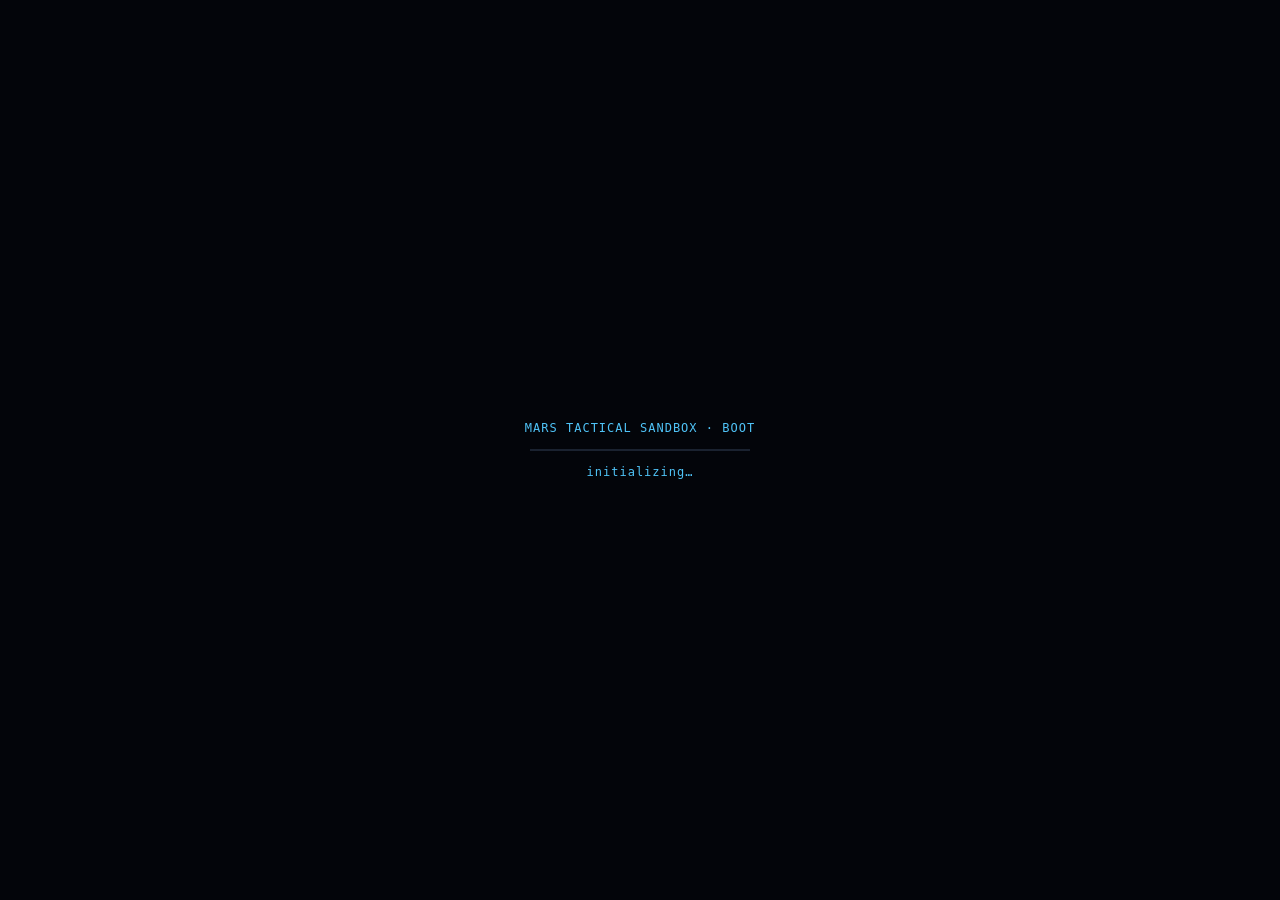
==== commit c3e88f71: "Update index.html" ====
--- a/index.html
+++ b/index.html
@@ -1,96 +1,841 @@
 <!DOCTYPE html>
 <html lang="en">
 <head>
-    <meta charset="UTF-8">
-    <meta name="viewport" content="width=device-width, initial-scale=1.0">
-    <title>Martian EVA - Strategic Simulation Command</title>
-    <link rel="stylesheet" href="assets/css/hud-styles.css">
+<meta charset="UTF-8">
+<title>MARS 3D TACTICAL SANDBOX — v2</title>
+<style>
+  :root{
+    --bg:#05070b; --panel:rgba(14,18,26,.88); --line:rgba(90,120,160,.28);
+    --accent:#e8642c; --accent2:#4fc3f7; --gold:#ffd54f;
+    --ok:#4caf50; --warn:#ff9800; --bad:#f44336;
+    --text:#dfe7f2; --dim:#7d8fa6; --mono:'SF Mono',Consolas,monospace;
+  }
+  *{margin:0;padding:0;box-sizing:border-box}
+  html,body{height:100%;overflow:hidden;background:var(--bg);color:var(--text);
+    font-family:'Segoe UI',system-ui,sans-serif;-webkit-font-smoothing:antialiased}
+  canvas{display:block}
+  #viewport{position:fixed;inset:0;cursor:grab}
+  #viewport:active{cursor:grabbing}
+
+  /* ---- Vignette + scanlines ---- */
+  #fx{position:fixed;inset:0;pointer-events:none;z-index:5;
+    background:
+      radial-gradient(ellipse at center, transparent 55%, rgba(0,0,0,.55) 100%),
+      repeating-linear-gradient(0deg, rgba(255,255,255,.012) 0 1px, transparent 1px 3px);
+    mix-blend-mode:screen;opacity:.7}
+
+  /* ---- Boot overlay ---- */
+  #boot{position:fixed;inset:0;background:#03050a;z-index:100;display:flex;
+    align-items:center;justify-content:center;flex-direction:column;gap:14px;
+    font-family:var(--mono);font-size:12px;color:var(--accent2);letter-spacing:1px;
+    transition:opacity .6s}
+  #boot.done{opacity:0;pointer-events:none}
+  #boot .bar{width:220px;height:2px;background:#1a2230;overflow:hidden}
+  #boot .bar i{display:block;height:100%;width:0;background:var(--accent);
+    transition:width .35s}
+
+  /* ---- Top HUD ---- */
+  #top{position:fixed;top:0;left:0;right:0;height:56px;z-index:10;
+    display:flex;align-items:center;justify-content:space-between;
+    padding:0 22px;background:linear-gradient(180deg,rgba(5,7,11,.92),transparent);
+    border-bottom:1px solid var(--line)}
+  #brand{display:flex;align-items:center;gap:12px;font-size:13px;font-weight:600;
+    letter-spacing:2px}
+  #brand .dot{width:8px;height:8px;border-radius:50%;background:var(--accent);
+    box-shadow:0 0 12px var(--accent);animation:pulse 2s infinite}
+  @keyframes pulse{0%,100%{opacity:1}50%{opacity:.35}}
+  #brand em{color:var(--accent);font-style:normal}
+  #brand small{color:var(--dim);font-weight:400;letter-spacing:1px;font-size:10px}
+
+  #telemetry{display:flex;gap:22px;font-family:var(--mono);font-size:11px;color:var(--dim)}
+  #telemetry span b{color:var(--accent2);font-weight:600}
+  #telemetry .rec{color:var(--bad);animation:pulse 1.2s infinite}
+
+  /* ---- Panels ---- */
+  .panel{position:fixed;z-index:10;background:var(--panel);
+    border:1px solid var(--line);border-radius:4px;backdrop-filter:blur(14px);
+    box-shadow:0 8px 32px rgba(0,0,0,.55)}
+  .panel::before{content:'';position:absolute;top:-1px;left:16px;right:16px;height:1px;
+    background:linear-gradient(90deg,transparent,var(--accent2),transparent);opacity:.6}
+
+  #left{top:74px;left:22px;width:250px;padding:16px 16px 18px}
+  #right{top:74px;right:22px;width:320px;padding:16px 16px 18px;
+    max-height:calc(100vh - 100px);overflow-y:auto}
+  #bottom{left:22px;bottom:22px;width:250px;padding:14px 16px}
+
+  h2{font-size:10px;letter-spacing:2px;text-transform:uppercase;
+    color:var(--dim);margin-bottom:12px;font-weight:600;display:flex;
+    align-items:center;justify-content:space-between}
+  h2 .tag{font-family:var(--mono);color:var(--accent2);font-size:9px;
+    background:rgba(79,195,247,.1);padding:2px 6px;border-radius:2px;letter-spacing:1px}
+
+  /* ---- Layers ---- */
+  .layer{display:grid;grid-template-columns:auto 1fr auto;align-items:center;gap:10px;
+    padding:8px 10px;border-radius:3px;margin-bottom:5px;cursor:pointer;
+    background:rgba(255,255,255,.02);border:1px solid transparent;
+    transition:.18s;font-size:12px}
+  .layer:hover{background:rgba(255,255,255,.05);border-color:var(--line)}
+  .layer.on{background:rgba(232,100,44,.08);border-color:rgba(232,100,44,.4)}
+  .layer .sw{width:10px;height:10px;border-radius:2px;box-shadow:0 0 8px currentColor}
+  .layer .nm{color:var(--text)}
+  .layer .st{font-family:var(--mono);font-size:9px;color:var(--dim);letter-spacing:1px}
+  .layer.on .st{color:var(--ok)}
+
+  /* ---- Mode ---- */
+  .mode{display:grid;grid-template-columns:1fr 1fr;gap:6px;margin:0 0 14px}
+  .mode button{padding:9px 4px;border-radius:3px;border:1px solid var(--line);
+    background:rgba(255,255,255,.02);color:var(--text);font-size:11px;cursor:pointer;
+    transition:.18s;font-weight:500;letter-spacing:.5px;display:flex;
+    align-items:center;justify-content:center;gap:6px}
+  .mode button:hover{border-color:var(--accent2)}
+  .mode button.on{background:var(--accent);border-color:var(--accent);color:#fff;
+    box-shadow:0 0 20px rgba(232,100,44,.4)}
+
+  /* ---- Score ---- */
+  #score{text-align:center;padding:16px 0 14px;margin-bottom:14px;
+    border:1px solid var(--line);border-radius:3px;
+    background:radial-gradient(circle at 50% 40%,rgba(79,195,247,.06),transparent 70%)}
+  #score .val{font-size:52px;font-weight:200;line-height:.95;
+    font-family:var(--mono);transition:.3s;letter-spacing:-2px}
+  #score .lbl{font-size:10px;letter-spacing:2px;text-transform:uppercase;
+    color:var(--dim);margin-top:8px;font-weight:600}
+  #score .sub{font-size:10px;color:var(--dim);margin-top:4px;font-family:var(--mono)}
+
+  /* ---- Contribution bars ---- */
+  .contrib{display:flex;flex-direction:column;gap:6px;margin-bottom:14px}
+  .row{display:grid;grid-template-columns:72px 1fr 34px;gap:8px;align-items:center;
+    font-size:11px}
+  .row .nm{color:var(--dim);font-size:10px;letter-spacing:.5px}
+  .row .track{height:4px;background:rgba(255,255,255,.06);border-radius:2px;
+    overflow:hidden;position:relative}
+  .row .fill{height:100%;border-radius:2px;transition:.4s}
+  .row .vl{font-family:var(--mono);font-size:10px;text-align:right;color:var(--text)}
+
+  /* ---- Profile chart ---- */
+  #profileWrap{border-top:1px solid var(--line);padding-top:12px;margin-top:4px}
+  #profile{width:100%;height:52px;display:block}
+  #profileWrap .cap{font-family:var(--mono);font-size:9px;color:var(--dim);
+    display:flex;justify-content:space-between;margin-top:5px;letter-spacing:.5px}
+
+  /* ---- Metrics ---- */
+  .metrics{display:flex;flex-direction:column;gap:0}
+  .m{display:flex;justify-content:space-between;font-size:11px;
+    padding:6px 0;border-bottom:1px dashed rgba(90,120,160,.14);font-family:var(--mono)}
+  .m:last-child{border-bottom:none}
+  .m .k{color:var(--dim)}
+  .m .v{font-weight:600}
+
+  /* ---- Log ---- */
+  #log{position:fixed;left:22px;top:calc(100vh - 210px);width:250px;z-index:9;
+    font-family:var(--mono);font-size:10px;color:var(--dim);line-height:1.7;
+    pointer-events:none;max-height:130px;overflow:hidden}
+  #log div{opacity:0;animation:fadein .3s forwards}
+  @keyframes fadein{to{opacity:1}}
+  #log .t{color:var(--accent2);opacity:.7}
+
+  /* ---- Tooltip ---- */
+  #tip{position:fixed;pointer-events:none;background:rgba(5,7,11,.96);
+    border:1px solid var(--accent2);border-radius:3px;padding:5px 9px;
+    font-family:var(--mono);font-size:10px;color:var(--accent2);
+    transform:translate(-50%,-140%);white-space:nowrap;z-index:20;
+    display:none;box-shadow:0 0 20px rgba(79,195,247,.3)}
+
+  /* ---- Scan sweep overlay ---- */
+  #scan{position:fixed;inset:0;pointer-events:none;z-index:6;opacity:0;
+    background:linear-gradient(180deg,transparent 0%,rgba(232,100,44,.14) 48%,
+      rgba(232,100,44,.3) 50%,rgba(232,100,44,.14) 52%,transparent 100%);
+    background-size:100% 60px;background-repeat:no-repeat}
+  #scan.on{animation:sweep 1.1s ease-out}
+  @keyframes sweep{0%{opacity:1;background-position:0 -60px}
+    100%{opacity:0;background-position:0 100vh}}
+
+  ::-webkit-scrollbar{width:4px}
+  ::-webkit-scrollbar-thumb{background:var(--line);border-radius:2px}
+</style>
 </head>
 <body>
-    <div id="visor-container" class="view-optical">
-        <!-- 3D Environment Rendering Core -->
-        <canvas id="environmentCanvas"></canvas>
-        
-        <!-- Gamified HUD Layout Layer -->
-        <div class="hud-overlay">
-            <!-- Strategic Status Header -->
-            <div class="hud-panel hud-header">
-                <div class="telemetry-node">MISSION MET: <span id="time-elapsed">00:00</span></div>
-                <div class="telemetry-node status-glow" id="master-alert">SYSTEM NOMINAL</div>
-                <div class="telemetry-node">BATTERY: <span id="battery-txt">100%</span></div>
-            </div>
-
-            <!-- Left Deck: Vital Telemetry & Live Inventory Vault -->
-            <div class="hud-panel hud-left">
-                <h3>VITAL SCANNERS</h3>
-                <div class="metric-group">
-                    <label>O₂ LIFE SUPPORT</label>
-                    <div class="bar-container"><div id="o2-bar" class="bar-fill cyan" style="width:100%"></div></div>
-                </div>
-                <div class="metric-group">
-                    <label>HULL SHIELD</label>
-                    <div class="bar-container"><div id="shield-bar" class="bar-fill blue" style="width:100%"></div></div>
-                </div>
-                <div class="metric-group">
-                    <label>CO₂ SCRUBBER</label>
-                    <div class="bar-container"><div id="co2-bar" class="bar-fill green" style="width:12%"></div></div>
-                </div>
-                
-                <div class="digital-readouts">
-                    <div id="pressure-txt">SUIT: 34.50 kPa</div>
-                    <div id="thermal-txt">CORE: 36.6°C</div>
-                </div>
-
-                <hr class="panel-divider">
-                
-                <h3>GEOLOGIC VAULT</h3>
-                <div id="inventory-grid" class="inventory-grid">
-                    <div class="inv-slot empty">[EMPTY]</div>
-                    <div class="inv-slot empty">[EMPTY]</div>
-                    <div class="inv-slot empty">[EMPTY]</div>
-                    <div class="inv-slot empty">[EMPTY]</div>
-                </div>
-                
-                <hr class="panel-divider">
-                
-                <div class="score-display">GEOLOGIC SCORE: <span id="score-txt">0</span> pts</div>
-            </div>
-
-            <!-- Right Deck: Multi-Spectral Controls & Topo Tracking Radar -->
-            <div class="hud-panel hud-right">
-                <h3>SPECTRAL FILTER</h3>
-                <div class="view-controls">
-                    <button class="view-btn active" onclick="changeView('optical', event)">OPTICAL</button>
-                    <button class="view-btn" onclick="changeView('thermal', event)">THERMAL</button>
-                    <button class="view-btn" onclick="changeView('topo', event)">TOPO</button>
-                </div>
-                
-                <hr class="panel-divider">
-                
-                <canvas id="minimap"></canvas>
-                <div id="distance-txt" class="wp-highlight">NEXT WP: 1000m</div>
-                <div id="speed-txt">VELOCITY: 0.0 m/s</div>
-            </div>
-
-            <!-- Central HUD System Alert Notifications -->
-            <div id="hazard-card" class="hazard-card hidden">
-                <div class="hazard-title">⚠️ DUST DEVIL INTERCEPT</div>
-                <p id="hazard-desc">High-velocity electrostatic vortex approaching from the quadrant flank.</p>
-                <div class="hazard-actions">
-                    <button onclick="handleHazard('divert')">DIVERT THROUGH CRATER</button>
-                    <button onclick="handleHazard('brace')">BRACE SHIELD CORE</button>
-                </div>
-            </div>
-
-            <!-- Bottom Deck: Operational Controls -->
-            <div class="hud-bottom">
-                <button class="walk-btn" id="walkBtn">HOLD 'W' KEY OR PRESS TO TRAVEL</button>
-            </div>
-        </div>
-    </div>
-
-    <!-- Core Modular Simulation Modules -->
-    <script src="assets/js/telemetry.js"></script>
-    <script src="assets/js/main.js"></script>
+<div id="boot">
+  <div>MARS TACTICAL SANDBOX · BOOT</div>
+  <div class="bar"><i id="bootBar"></i></div>
+  <div id="bootMsg">initializing…</div>
+</div>
+<div id="viewport"></div>
+<div id="fx"></div>
+<div id="scan"></div>
+
+<header id="top">
+  <div id="brand">
+    <span class="dot"></span>
+    MARS <em>TACTICAL SANDBOX</em>
+    <small>· SURVIVAL PLANNER v2.1</small>
+  </div>
+  <div id="telemetry">
+    <span class="rec">● REC</span>
+    <span>LAT <b id="t-lat">—</b></span>
+    <span>LON <b id="t-lon">—</b></span>
+    <span>ALT <b id="t-alt">—</b></span>
+    <span>SOL <b>0312</b></span>
+  </div>
+</header>
+
+<aside class="panel" id="left">
+  <h2>Survival Layers <span class="tag">4</span></h2>
+  <div class="layer on" data-k="ice">
+    <span class="sw" style="background:#4fc3f7;color:#4fc3f7"></span>
+    <span class="nm">Water Ice</span><span class="st">ON</span></div>
+  <div class="layer on" data-k="rad">
+    <span class="sw" style="background:#f44336;color:#f44336"></span>
+    <span class="nm">Radiation</span><span class="st">ON</span></div>
+  <div class="layer" data-k="dust">
+    <span class="sw" style="background:#ff9800;color:#ff9800"></span>
+    <span class="nm">Dust Storm</span><span class="st">OFF</span></div>
+  <div class="layer" data-k="comm">
+    <span class="sw" style="background:#9c27b0;color:#9c27b0"></span>
+    <span class="nm">Comms Window</span><span class="st">OFF</span></div>
+
+  <h2 style="margin-top:16px">Placement</h2>
+  <div class="mode">
+    <button class="on" data-m="hab">◉ Habitat</button>
+    <button data-m="solar">☀ Solar</button>
+  </div>
+  <h2>Grid</h2>
+  <div class="layer on" data-k="grid">
+    <span class="sw" style="background:#4fc3f7;color:#4fc3f7;opacity:.5"></span>
+    <span class="nm">Graticule</span><span class="st">ON</span></div>
+</aside>
+
+<aside class="panel" id="right">
+  <h2>Site Feasibility <span class="tag" id="statusTag">IDLE</span></h2>
+  <div id="score">
+    <div class="val" id="scoreVal" style="color:#3a4556">—</div>
+    <div class="lbl" id="scoreLbl">Awaiting placement</div>
+    <div class="sub" id="scoreSub">click Mars surface</div>
+  </div>
+
+  <div class="contrib" id="contrib">
+    <div class="row"><span class="nm">ICE</span><div class="track"><div class="fill" id="c-ice" style="width:0%;background:#4fc3f7"></div></div><span class="vl" id="v-ice">—</span></div>
+    <div class="row"><span class="nm">SOLAR</span><div class="track"><div class="fill" id="c-sol" style="width:0%;background:#ffd54f"></div></div><span class="vl" id="v-sol">—</span></div>
+    <div class="row"><span class="nm">COMMS</span><div class="track"><div class="fill" id="c-com" style="width:0%;background:#9c27b0"></div></div><span class="vl" id="v-com">—</span></div>
+    <div class="row"><span class="nm">RAD ↓</span><div class="track"><div class="fill" id="c-rad" style="width:0%;background:#f44336"></div></div><span class="vl" id="v-rad">—</span></div>
+    <div class="row"><span class="nm">DUST ↓</span><div class="track"><div class="fill" id="c-dus" style="width:0%;background:#ff9800"></div></div><span class="vl" id="v-dus">—</span></div>
+    <div class="row"><span class="nm">SLOPE ↓</span><div class="track"><div class="fill" id="c-slo" style="width:0%;background:#8899aa"></div></div><span class="vl" id="v-slo">—</span></div>
+  </div>
+
+  <div id="profileWrap">
+    <h2>Terrain Profile <span class="tag">E-W</span></h2>
+    <svg id="profile" viewBox="0 0 300 52" preserveAspectRatio="none">
+      <defs><linearGradient id="pg" x1="0" x2="0" y1="0" y2="1">
+        <stop offset="0" stop-color="#e8642c" stop-opacity=".5"/>
+        <stop offset="1" stop-color="#e8642c" stop-opacity="0"/>
+      </linearGradient></defs>
+      <line x1="0" y1="42" x2="300" y2="42" stroke="rgba(90,120,160,.25)" stroke-width=".5"/>
+      <path id="profPath" fill="url(#pg)" stroke="#e8642c" stroke-width="1.2"/>
+    </svg>
+    <div class="cap"><span id="profMin">— km</span><span id="profMax">— km</span></div>
+  </div>
+
+  <div class="metrics">
+    <div class="m"><span class="k">Dose rate</span><span class="v" id="m-dose">—</span></div>
+    <div class="m"><span class="k">Illum. avg</span><span class="v" id="m-ill">—</span></div>
+    <div class="m"><span class="k">Ice depth est.</span><span class="v" id="m-depth">—</span></div>
+    <div class="m"><span class="k">Comms delay</span><span class="v" id="m-comm">—</span></div>
+  </div>
+</aside>
+
+<div id="log"></div>
+<div id="tip"></div>
+
+<script type="importmap">
+{ "imports": { "three": "https://unpkg.com/three@0.160.0/build/three.module.js",
+               "three/addons/": "https://unpkg.com/three@0.160.0/examples/jsm/" } }
+</script>
+<script type="module">
+import * as THREE from 'three';
+import { OrbitControls } from 'three/addons/controls/OrbitControls.js';
+
+// ================= BOOT =================
+const bootBar = document.getElementById('bootBar');
+const bootMsg = document.getElementById('bootMsg');
+const bootSteps = ['loading ephemeris…','generating terrain…','baking albedo…',
+  'seeding ice model…','calibrating radiation…','ready'];
+let bi=0;
+const bootTick = setInterval(()=>{
+  bootBar.style.width = ((bi+1)/bootSteps.length*100)+'%';
+  bootMsg.textContent = bootSteps[bi++];
+  if(bi>=bootSteps.length){
+    clearInterval(bootTick);
+    setTimeout(()=>document.getElementById('boot').classList.add('done'),350);
+  }
+},260);
+
+// ================= SCENE =================
+const viewport = document.getElementById('viewport');
+const scene = new THREE.Scene();
+const camera = new THREE.PerspectiveCamera(42, innerWidth/innerHeight, 0.1, 2000);
+camera.position.set(0, 0.6, 4.6);
+
+const renderer = new THREE.WebGLRenderer({antialias:true, alpha:true});
+renderer.setSize(innerWidth, innerHeight);
+renderer.setPixelRatio(Math.min(devicePixelRatio, 2));
+renderer.toneMapping = THREE.ACESFilmicToneMapping;
+renderer.toneMappingExposure = 1.05;
+viewport.appendChild(renderer.domElement);
+
+const controls = new OrbitControls(camera, renderer.domElement);
+controls.enableDamping = true; controls.dampingFactor = 0.06;
+controls.rotateSpeed = 0.45; controls.minDistance = 2.4;
+controls.maxDistance = 9; controls.enablePan = false;
+controls.autoRotate = true; controls.autoRotateSpeed = 0.25;
+
+// Lighting: harsh sun from upper-left
+const sun = new THREE.DirectionalLight(0xfff0dc, 3.2);
+sun.position.set(-5, 3, 4);
+scene.add(sun);
+scene.add(new THREE.AmbientLight(0x1a2430, 0.9));
+scene.add(new THREE.HemisphereLight(0x6a8099, 0x1a0a05, 0.35));
+
+// Stars
+{
+  const g = new THREE.BufferGeometry();
+  const n = 1400, pos = new Float32Array(n*3);
+  for(let i=0;i<n;i++){
+    const r = 60+Math.random()*40;
+    const t = Math.random()*Math.PI*2, p = Math.acos(2*Math.random()-1);
+    pos[i*3]  = r*Math.sin(p)*Math.cos(t);
+    pos[i*3+1]= r*Math.cos(p);
+    pos[i*3+2]= r*Math.sin(p)*Math.sin(t);
+  }
+  g.setAttribute('position', new THREE.BufferAttribute(pos,3));
+  scene.add(new THREE.Points(g, new THREE.PointsMaterial({
+    color:0xffffff, size:0.12, transparent:true, opacity:0.8,
+    sizeAttenuation:true})));
+}
+
+// ================= MARS TEXTURE (fBm) =================
+const R = 1.5;
+
+// Value noise
+function hash(x,y){ const s=Math.sin(x*127.1+y*311.7)*43758.5453; return s-Math.floor(s); }
+function vnoise(x,y){
+  const xi=Math.floor(x), yi=Math.floor(y);
+  const xf=x-xi, yf=y-yi;
+  const u=xf*xf*(3-2*xf), v=yf*yf*(3-2*yf);
+  const a=hash(xi,yi), b=hash(xi+1,yi), c=hash(xi,yi+1), d=hash(xi+1,yi+1);
+  return a*(1-u)*(1-v)+b*u*(1-v)+c*(1-u)*v+d*u*v;
+}
+function fbm(x,y,oct=5){
+  let v=0, a=0.5, f=1;
+  for(let i=0;i<oct;i++){ v+=a*vnoise(x*f,y*f); a*=0.5; f*=2; }
+  return v;
+}
+
+function buildMarsTexture(){
+  const W=2048, H=1024;
+  const c = document.createElement('canvas'); c.width=W; c.height=H;
+  const ctx = c.getContext('2d');
+  const img = ctx.createImageData(W,H);
+  const d = img.data;
+
+  // Reference features for elevation bias (lat,lon,intensity)
+  const bulges = [
+    {lat:0,lon:250,w:1.0,rad:60},   // Tharsis
+    {lat:-14,lon:300,w:0.8,rad:35}, // Valles Marineris (rift: negative)
+    {lat:18.6,lon:226,w:1.2,rad:6}, // Olympus
+    {lat:46.7,lon:252,w:0.5,rad:45},// Utopia basin (negative)
+  ];
+
+  for(let y=0;y<H;y++){
+    const lat = 90 - (y/H)*180;
+    const latR = lat*Math.PI/180;
+    for(let x=0;x<W;x++){
+      const lon = -180 + (x/W)*360;
+      const i = (y*W+x)*4;
+
+      // Base fBm elevation
+      let e = fbm(x*0.008, y*0.008, 6);
+      // Add bulges
+      for(const b of bulges){
+        const dLat = lat-b.lat, dLon=(lon-b.lon)*Math.cos(lat*Math.PI/180);
+        const dist = Math.hypot(dLat,dLon)/b.rad;
+        e += b.w * Math.exp(-dist*dist) * 0.35;
+      }
+      // Southern highlands rougher
+      if(lat<0) e += (fbm(x*0.02,y*0.02,4)-0.5)*0.15;
+
+      // Albedo: rusty + dark basalt + bright dust
+      let r,g,b;
+      const base = e;
+      // dark regions
+      if(base<0.42){
+        r = 90+base*180; g=45+base*120; b=30+base*90;
+      } else {
+        r = 140+(base-0.42)*220; g=85+(base-0.42)*160; b=50+(base-0.42)*110;
+      }
+      // dust brightening
+      const dust = fbm(x*0.015, y*0.015, 3);
+      r = r*0.75 + dust*80 + 40;
+      g = g*0.75 + dust*60 + 25;
+      b = b*0.75 + dust*45 + 15;
+
+      // Polar caps
+      const absLat = Math.abs(lat);
+      if(absLat>72){
+        const capMix = Math.min(1,(absLat-72)/15);
+        r = r*(1-capMix) + 235*capMix;
+        g = g*(1-capMix) + 240*capMix;
+        b = b*(1-capMix) + 250*capMix;
+      }
+      // subtle fine noise
+      const fine = (hash(x,y)-0.5)*14;
+
+      d[i]   = Math.max(0,Math.min(255, r+fine));
+      d[i+1] = Math.max(0,Math.min(255, g+fine));
+      d[i+2] = Math.max(0,Math.min(255, b+fine));
+      d[i+3] = 255;
+    }
+  }
+  ctx.putImageData(img,0,0);
+  const t = new THREE.CanvasTexture(c);
+  t.colorSpace = THREE.SRGBColorSpace;
+  t.anisotropy = 8;
+  return t;
+}
+
+// Bump map derived from the same fBm (simplified re-sample)
+function buildBumpTexture(){
+  const W=1024, H=512;
+  const c = document.createElement('canvas'); c.width=W; c.height=H;
+  const ctx = c.getContext('2d');
+  const img = ctx.createImageData(W,H); const d = img.data;
+  for(let y=0;y<H;y++){
+    const lat = 90-(y/H)*180;
+    for(let x=0;x<W;x++){
+      const e = fbm(x*0.016, y*0.016, 5);
+      const v = Math.floor(e*255);
+      const i=(y*W+x)*4;
+      d[i]=d[i+1]=d[i+2]=v; d[i+3]=255;
+    }
+  }
+  ctx.putImageData(img,0,0);
+  const t = new THREE.CanvasTexture(c);
+  return t;
+}
+
+const marsGeo = new THREE.SphereGeometry(R, 128, 128);
+const marsMat = new THREE.MeshStandardMaterial({
+  map: buildMarsTexture(),
+  bumpMap: buildBumpTexture(),
+  bumpScale: 0.02,
+  roughness: 0.94,
+  metalness: 0.02
+});
+const mars = new THREE.Mesh(marsGeo, marsMat);
+scene.add(mars);
+
+// Atmosphere rim
+{
+  const atmo = new THREE.Mesh(
+    new THREE.SphereGeometry(R*1.03, 64, 64),
+    new THREE.ShaderMaterial({
+      transparent:true, side:THREE.BackSide, blending:THREE.AdditiveBlending,
+      uniforms:{c:{value:new THREE.Color(0xff8855)}},
+      vertexShader:`varying vec3 vN; varying vec3 vP;
+        void main(){ vN=normalize(normalMatrix*normal);
+          vP=(modelViewMatrix*vec4(position,1.)).xyz;
+          gl_Position=projectionMatrix*modelViewMatrix*vec4(position,1.); }`,
+      fragmentShader:`varying vec3 vN; varying vec3 vP; uniform vec3 c;
+        void main(){ float rim = pow(1.0 - abs(dot(vN, normalize(-vP))), 3.0);
+          gl_FragColor = vec4(c, rim*0.5); }`
+    })
+  );
+  scene.add(atmo);
+}
+
+// ================= COORDS =================
+function latLonToVec(lat, lon, r){
+  const phi=(90-lat)*Math.PI/180, theta=(lon+180)*Math.PI/180;
+  return new THREE.Vector3(
+    -r*Math.sin(phi)*Math.cos(theta),
+     r*Math.cos(phi),
+     r*Math.sin(phi)*Math.sin(theta));
+}
+function vecToLatLon(v){
+  const n=v.clone().normalize();
+  const lat=Math.asin(n.y)*180/Math.PI;
+  let lon=-((Math.atan2(n.z,-n.x)*180/Math.PI)+180);
+  lon=((lon+540)%360)-180;
+  return {lat,lon};
+}
+
+// ================= GRATICULE =================
+const gridGroup = new THREE.Group();
+mars.add(gridGroup);
+{
+  const mat = new THREE.LineBasicMaterial({color:0x4fc3f7, transparent:true, opacity:0.12});
+  const rr = R*1.003;
+  // lat lines
+  for(let lat=-75; lat<=75; lat+=15){
+    const pts=[];
+    for(let lon=-180; lon<=180; lon+=3) pts.push(latLonToVec(lat,lon,rr));
+    gridGroup.add(new THREE.Line(new THREE.BufferGeometry().setFromPoints(pts), mat));
+  }
+  // lon lines
+  for(let lon=-180; lon<180; lon+=15){
+    const pts=[];
+    for(let lat=-90; lat<=90; lat+=3) pts.push(latLonToVec(lat,lon,rr));
+    gridGroup.add(new THREE.Line(new THREE.BufferGeometry().setFromPoints(pts), mat));
+  }
+}
+
+// ================= LAYERS =================
+const layerGroup = new THREE.Group();
+mars.add(layerGroup);
+
+let seed = 1337;
+const rnd = ()=>{ seed=(seed*16807)%2147483647; return (seed-1)/2147483646; };
+
+const LAYERS = {
+  ice: {color:0x4fc3f7, opacity:0.55, pts:[
+    {lat:82,lon:0,s:1.3,i:.95}, {lat:-80,lon:0,s:1.2,i:.9},
+    {lat:46.7,lon:252,s:0.9,i:.85},  // Utopia
+    {lat:39.5,lon:20,s:0.6,i:.7},    // Deuteronilus
+    {lat:18.4,lon:77.7,s:0.45,i:.65},// Jezero delta
+    {lat:-68,lon:120,s:0.8,i:.75},
+    {lat:60,lon:300,s:0.55,i:.6},
+    {lat:72,lon:120,s:0.7,i:.7},     // Korolev
+  ]},
+  rad: {color:0xf44336, opacity:0.22, pts:[]},
+  dust:{color:0xff9800, opacity:0.28, pts:[]},
+  comm:{color:0x9c27b0, opacity:0.28, pts:[]},
+};
+for(let i=0;i<14;i++) LAYERS.rad.pts.push({
+  lat: rnd()*50-25, lon: rnd()*360-180, s:0.8+rnd()*0.7, i:0.4+rnd()*0.5});
+for(let i=0;i<10;i++) LAYERS.dust.pts.push({
+  lat: -28+rnd()*36, lon: rnd()*360-180, s:0.9+rnd()*0.7, i:0.4+rnd()*0.5});
+for(let i=0;i<8;i++) LAYERS.comm.pts.push({
+  lat: 55+rnd()*30, lon: rnd()*360-180, s:0.8+rnd()*0.5, i:0.4+rnd()*0.5});
+
+function glowTex(hex){
+  const c=document.createElement('canvas'); c.width=c.height=128;
+  const ctx=c.getContext('2d');
+  const col='#'+hex.toString(16).padStart(6,'0');
+  const rg=ctx.createRadialGradient(64,64,0,64,64,64);
+  rg.addColorStop(0,col); rg.addColorStop(.35,col+'bb');
+  rg.addColorStop(.75,col+'22'); rg.addColorStop(1,col+'00');
+  ctx.fillStyle=rg; ctx.fillRect(0,0,128,128);
+  return new THREE.CanvasTexture(c);
+}
+
+const layerMeshes={};
+for(const k in LAYERS){
+  const def=LAYERS[k]; const g=new THREE.Group();
+  const tex=glowTex(def.color);
+  def.pts.forEach(p=>{
+    const m=new THREE.SpriteMaterial({map:tex, color:def.color,
+      transparent:true, opacity:def.opacity*p.i, depthWrite:false,
+      blending:THREE.AdditiveBlending});
+    const sp=new THREE.Sprite(m);
+    sp.position.copy(latLonToVec(p.lat,p.lon,R*1.014));
+    sp.scale.set(p.s,p.s,1);
+    g.add(sp);
+  });
+  layerMeshes[k]=g; layerGroup.add(g);
+}
+const layerOn = {ice:true, rad:true, dust:false, comm:false, grid:true};
+function refreshLayers(){
+  for(const k in layerMeshes) layerMeshes[k].visible = layerOn[k];
+  gridGroup.visible = layerOn.grid;
+}
+refreshLayers();
+
+// ================= INTERACTION =================
+const raycaster = new THREE.Raycaster();
+const mouse = new THREE.Vector2();
+const tip = document.getElementById('tip');
+const tLat=document.getElementById('t-lat'), tLon=document.getElementById('t-lon'),
+      tAlt=document.getElementById('t-alt');
+let hoverPoint=null, dragDist=0, lastX=0,lastY=0;
+
+function setMode(m){
+  document.querySelectorAll('.mode button').forEach(b=>b.classList.toggle('on',b.dataset.m===m));
+  placementMode=m;
+}
+let placementMode='hab';
+document.querySelectorAll('.mode button').forEach(b=>{
+  b.addEventListener('click',()=>{setMode(b.dataset.m);log('Mode → '+b.dataset.m);});
+});
+
+document.querySelectorAll('.layer').forEach(el=>{
+  el.addEventListener('click',()=>{
+    const k=el.dataset.k;
+    layerOn[k]=!layerOn[k];
+    el.classList.toggle('on',layerOn[k]);
+    el.querySelector('.st').textContent=layerOn[k]?'ON':'OFF';
+    refreshLayers();
+  });
+});
+
+renderer.domElement.addEventListener('pointermove', e=>{
+  if(e.buttons){ dragDist += Math.hypot(e.clientX-lastX, e.clientY-lastY); }
+  lastX=e.clientX; lastY=e.clientY;
+
+  mouse.x=(e.clientX/innerWidth)*2-1;
+  mouse.y=-(e.clientY/innerHeight)*2+1;
+  raycaster.setFromCamera(mouse,camera);
+  const hit=raycaster.intersectObject(mars)[0];
+  if(hit){
+    hoverPoint=hit.point.clone();
+    const {lat,lon}=vecToLatLon(hit.point);
+    tLat.textContent=lat.toFixed(2)+'°';
+    tLon.textContent=lon.toFixed(2)+'°';
+    tAlt.textContent=(elevationAt(lat,lon)*3.4).toFixed(1)+' km';
+    tip.style.display='block';
+    tip.style.left=e.clientX+'px';
+    tip.style.top=e.clientY+'px';
+    tip.textContent=`${lat.toFixed(2)}°  ${lon.toFixed(2)}°`;
+  } else {
+    hoverPoint=null;
+    tip.style.display='none';
+    tLat.textContent='—'; tLon.textContent='—'; tAlt.textContent='—';
+  }
+});
+
+renderer.domElement.addEventListener('pointerdown', e=>{dragDist=0;lastX=e.clientX;lastY=e.clientY;});
+renderer.domElement.addEventListener('click', ()=>{
+  if(dragDist>6 || !hoverPoint) return;
+  analyzeAndPlace(hoverPoint.clone());
+});
+
+// ================= ELEVATION MODEL =================
+// Returns normalized 0..1 elevation for any lat/lon, matching texture bulges
+function elevationAt(lat, lon){
+  let e = 0.5 + 0.12*Math.sin(lat*Math.PI/60)*Math.cos(lon*Math.PI/90);
+  const bulges=[
+    {lat:0,lon:250,w:1.0,rad:60},
+    {lat:-14,lon:300,w:-0.6,rad:30},
+    {lat:18.6,lon:226,w:1.2,rad:8},
+    {lat:46.7,lon:252,w:-0.4,rad:45},
+    {lat:82,lon:0,w:0.3,rad:40},
+    {lat:-80,lon:0,w:0.25,rad:40},
+  ];
+  for(const b of bulges){
+    const dLat=lat-b.lat, dLon=(lon-b.lon)*Math.cos(lat*Math.PI/180);
+    const d=Math.hypot(dLat,dLon)/b.rad;
+    e += b.w*Math.exp(-d*d)*0.35;
+  }
+  return Math.max(0,Math.min(1,e));
+}
+
+// ================= FEASIBILITY =================
+function angular(lat1,lon1,lat2,lon2){
+  const p1=lat1*Math.PI/180, p2=lat2*Math.PI/180;
+  const dl=(lon2-lon1)*Math.PI/180;
+  return Math.acos(Math.sin(p1)*Math.sin(p2)+Math.cos(p1)*Math.cos(p2)*Math.cos(dl));
+}
+
+function feasibility(lat, lon){
+  // ICE — proximity to known subsurface ice
+  const iceSites=[
+    {lat:82,lon:0,w:1.0},{lat:-80,lon:0,w:.95},{lat:46.7,lon:252,w:.85},
+    {lat:39.5,lon:20,w:.7},{lat:18.4,lon:77.7,w:.6},{lat:72,lon:120,w:.75},
+    {lat:-68,lon:120,w:.8},{lat:60,lon:300,w:.55},
+  ];
+  let ice=0, nearestIce=null;
+  iceSites.forEach(s=>{
+    const d=angular(lat,lon,s.lat,s.lon);
+    const v=s.w*Math.exp(-(d/0.55)**2);
+    if(v>ice){ice=v; nearestIce=s;}
+  });
+
+  // RAD — poleward = lower
+  const rad = 0.32 + 0.55*Math.cos(lat*Math.PI/180);
+
+  // SOL — mid-lats best
+  const latR=lat*Math.PI/180;
+  const sol = 0.42 + 0.5*Math.cos(latR*1.15) - 0.08*Math.abs(Math.sin(latR*3));
+
+  // DUST — southern mid-band
+  const dust = 0.28 + 0.42*Math.exp(-((lat+28)/24)**2);
+
+  // COMM — near-side bonus (use lon proxy)
+  const comm = 0.6 + 0.3*Math.abs(Math.cos((lon-180)*Math.PI/180));
+
+  // SLOPE — from elevation gradient
+  const eps=0.5;
+  const eL=elevationAt(lat,lon-eps), eR=elevationAt(lat,lon+eps);
+  const eD=elevationAt(lat-eps,lon), eU=elevationAt(lat+eps,lon);
+  const dLon=(eR-eL)/ (2*eps*Math.cos(lat*Math.PI/180)*111);
+  const dLat=(eU-eD)/(2*eps*111);
+  const slope = Math.atan(Math.hypot(dLon,dLat)*1000)*180/Math.PI;
+
+  // Weighted total
+  const w = {ice:0.28, sol:0.22, comm:0.14, rad:-0.18, dust:-0.12, slope:-0.06};
+  const raw = w.ice*ice + w.sol*sol + w.comm*comm
+            + w.rad*rad + w.dust*dust + w.slope*Math.min(slope/25,1);
+  const total = Math.round(Math.max(0,Math.min(100, (raw+0.45)*120)));
+
+  return {ice,rad,sol,dust,comm,slope,total,nearestIce};
+}
+
+// ================= PLACEMENT =================
+const markers = new THREE.Group();
+mars.add(markers);
+let pulseRing=null;
+
+function analyzeAndPlace(point){
+  const {lat,lon}=vecToLatLon(point);
+
+  // Scan sweep
+  const scan=document.getElementById('scan');
+  scan.classList.remove('on'); void scan.offsetWidth; scan.classList.add('on');
+
+  // Clear previous
+  while(markers.children.length) markers.remove(markers.children[0]);
+
+  // Marker group
+  const isHab = placementMode==='hab';
+  const col = isHab ? 0xe8642c : 0xffd54f;
+  const mg = new THREE.Group();
+
+  const base = new THREE.Mesh(
+    new THREE.ConeGeometry(0.05, 0.11, 20),
+    new THREE.MeshStandardMaterial({color:col, emissive:col, emissiveIntensity:0.8,
+      roughness:.3, metalness:.6})
+  );
+  mg.add(base);
+
+  const ring = new THREE.Mesh(
+    new THREE.RingGeometry(0.075, 0.1, 40),
+    new THREE.MeshBasicMaterial({color:col, transparent:true, opacity:0.8,
+      side:THREE.DoubleSide})
+  );
+  ring.rotation.x=-Math.PI/2; ring.position.y=0.01;
+  mg.add(ring);
+  pulseRing = ring;
+
+  // Beacon pillar
+  const pillar = new THREE.Mesh(
+    new THREE.CylinderGeometry(0.002, 0.002, 0.5, 6),
+    new THREE.MeshBasicMaterial({color:col, transparent:true, opacity:0.5})
+  );
+  pillar.position.y=0.25;
+  mg.add(pillar);
+
+  mg.position.copy(latLonToVec(lat,lon,R*1.005));
+  mg.quaternion.setFromUnitVectors(new THREE.Vector3(0,1,0),
+    mg.position.clone().normalize());
+  markers.add(mg);
+
+  // Compute and render
+  const s = feasibility(lat,lon);
+  renderScore(s, lat, lon, isHab);
+  drawProfile(lat,lon);
+
+  document.getElementById('statusTag').textContent =
+    s.total>=70?'GO':s.total>=45?'MARGINAL':'NO-GO';
+
+  log(`Site ${lat.toFixed(1)}°, ${lon.toFixed(1)}° → ${s.total} (${isHab?'HAB':'SOLAR'})`);
+}
+
+// ================= RENDER SCORE =================
+function renderScore(s, lat, lon, isHab){
+  const col = s.total>=70?'#4caf50':s.total>=45?'#ff9800':'#f44336';
+  const v=document.getElementById('scoreVal');
+  v.textContent=s.total; v.style.color=col;
+  v.animate([{opacity:.3,transform:'scale(.9)'},{opacity:1,transform:'scale(1)'}],
+    {duration:340,easing:'ease-out'});
+  document.getElementById('scoreLbl').textContent =
+    s.total>=70?(isHab?'VIABLE HABITAT SITE':'STRONG SOLAR SITE')
+    :s.total>=45?'MARGINAL — MITIGATION REQUIRED':'HIGH RISK — RECONSIDER';
+  document.getElementById('scoreSub').textContent =
+    `${lat.toFixed(2)}°, ${lon.toFixed(2)}°`;
+
+  const bars=[
+    ['ice',s.ice*100,true],['sol',s.sol*100,true],['com',s.comm*100,true],
+    ['rad',s.rad*100,false],['dus',s.dust*100,false],['slo',Math.min(s.slope*4,100),false],
+  ];
+  bars.forEach(([k,val,pos])=>{
+    const cEl=document.getElementById('c-'+k);
+    const vEl=document.getElementById('v-'+k);
+    cEl.style.width=Math.round(val)+'%';
+    vEl.textContent=Math.round(val);
+    vEl.style.color = pos
+      ? (val>=65?'#4caf50':val>=40?'#ff9800':'#f44336')
+      : (val<=35?'#4caf50':val<=60?'#ff9800':'#f44336');
+  });
+
+  document.getElementById('m-dose').textContent = (0.2+s.rad*0.9).toFixed(2)+' mSv/d';
+  document.getElementById('m-ill').textContent = Math.round(s.sol*100)+'%';
+  document.getElementById('m-depth').textContent = s.ice>0.5?
+    (0.4+(1-s.ice)*2.1).toFixed(1)+' m':'no signal';
+  document.getElementById('m-comm').textContent = (3+Math.abs(Math.sin(lon*Math.PI/180))*14).toFixed(1)+' min';
+}
+
+// ================= PROFILE CHART =================
+function drawProfile(lat, lon){
+  const pts=[];
+  const span=25; // degrees E-W
+  for(let i=0;i<=30;i++){
+    const l = lon-span/2 + (i/30)*span;
+    const e = elevationAt(lat, l);
+    const y = 46 - e*40;
+    const x = (i/30)*300;
+    pts.push([x,y]);
+  }
+  // Smooth path
+  let d=`M${pts[0][0]},${pts[0][1]}`;
+  for(let i=1;i<pts.length;i++){
+    const [x,y]=pts[i]; d+=` L${x.toFixed(1)},${y.toFixed(1)}`;
+  }
+  d+=` L300,52 L0,52 Z`;
+  document.getElementById('profPath').setAttribute('d', d);
+
+  let mn=1,mx=0;
+  for(let i=0;i<=30;i++){
+    const e=elevationAt(lat, lon-span/2+(i/30)*span);
+    mn=Math.min(mn,e); mx=Math.max(mx,e);
+  }
+  document.getElementById('profMin').textContent=(-8+(mn-0.5)*30).toFixed(1)+' km';
+  document.getElementById('profMax').textContent=(-8+(mx-0.5)*30).toFixed(1)+' km';
+}
+
+// ================= LOG =================
+function log(msg){
+  const el=document.getElementById('log');
+  const t=new Date().toLocaleTimeString('en-GB',{hour12:false});
+  const d=document.createElement('div');
+  d.innerHTML=`<span class="t">[${t}]</span> ${msg}`;
+  el.appendChild(d);
+  if(el.children.length>6) el.removeChild(el.children[0]);
+}
+
+// ================= ANIMATE =================
+let t0=performance.now();
+function loop(){
+  requestAnimationFrame(loop);
+  const t=(performance.now()-t0)/1000;
+  if(pulseRing){
+    const s=1+0.35*Math.sin(t*4);
+    pulseRing.scale.set(s,s,1);
+    pulseRing.material.opacity=0.5+0.35*Math.sin(t*4);
+  }
+  controls.update();
+  renderer.render(scene,camera);
+}
+loop();
+
+addEventListener('resize', ()=>{
+  camera.aspect=innerWidth/innerHeight;
+  camera.updateProjectionMatrix();
+  renderer.setSize(innerWidth,innerHeight);
+});
+
+// Auto demo after boot
+setTimeout(()=>{
+  log('Sandbox ready · Mars fBm terrain baked');
+  log('Layers: ICE + RAD active');
+  log('Mode: HABITAT · click surface');
+}, 1900);
+</script>
 </body>
 </html>
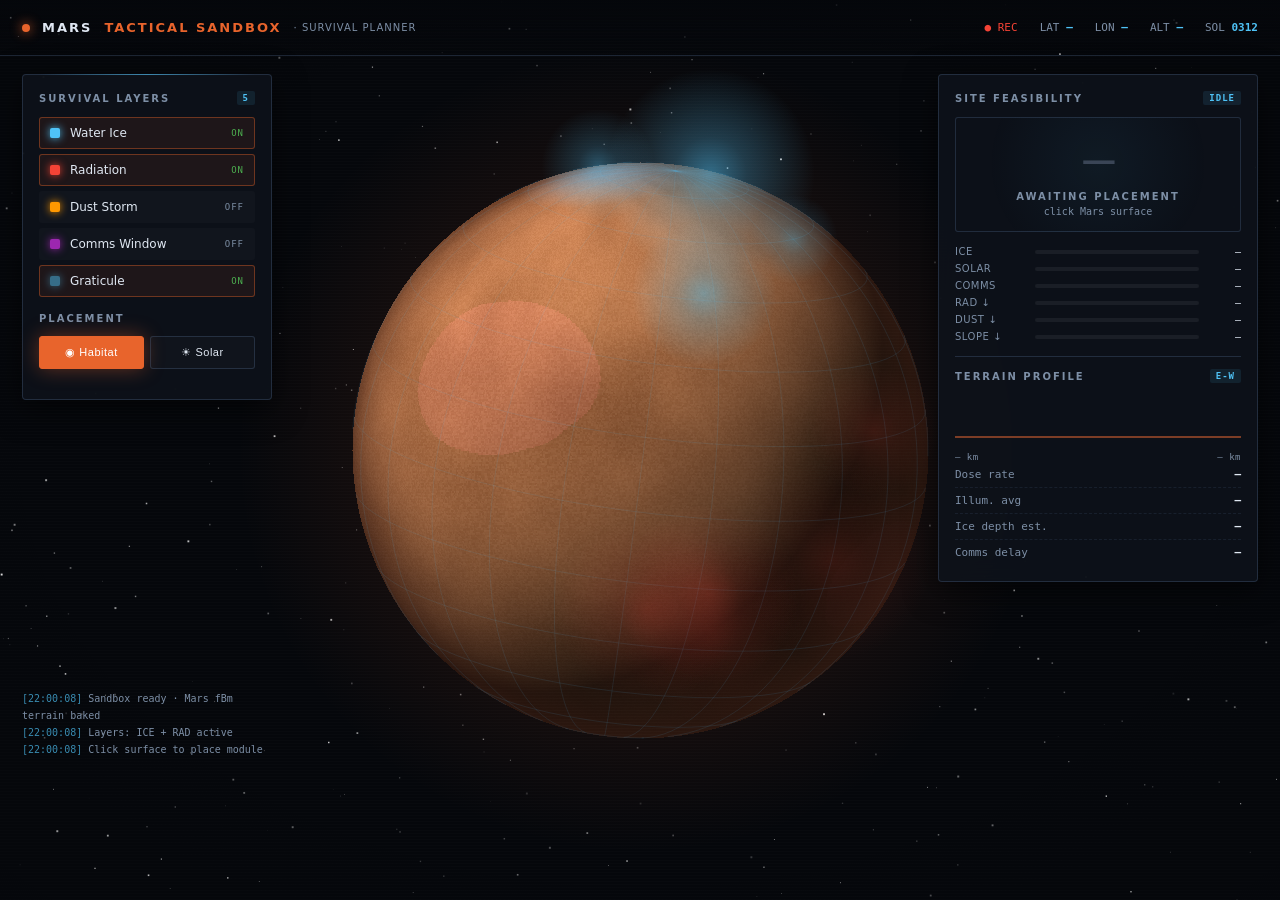
==== commit 0f7c74ba: "Update index.html" ====
--- a/index.html
+++ b/index.html
@@ -2,42 +2,38 @@
 <html lang="en">
 <head>
 <meta charset="UTF-8">
-<title>MARS 3D TACTICAL SANDBOX — v2</title>
+<meta name="viewport" content="width=device-width,initial-scale=1">
+<title>Mars Tactical Sandbox</title>
 <style>
   :root{
-    --bg:#05070b; --panel:rgba(14,18,26,.88); --line:rgba(90,120,160,.28);
+    --bg:#05070b; --panel:rgba(14,18,26,.9); --line:rgba(90,120,160,.28);
     --accent:#e8642c; --accent2:#4fc3f7; --gold:#ffd54f;
     --ok:#4caf50; --warn:#ff9800; --bad:#f44336;
-    --text:#dfe7f2; --dim:#7d8fa6; --mono:'SF Mono',Consolas,monospace;
+    --text:#dfe7f2; --dim:#7d8fa6; --mono:ui-monospace,Consolas,monospace;
   }
   *{margin:0;padding:0;box-sizing:border-box}
   html,body{height:100%;overflow:hidden;background:var(--bg);color:var(--text);
     font-family:'Segoe UI',system-ui,sans-serif;-webkit-font-smoothing:antialiased}
   canvas{display:block}
-  #viewport{position:fixed;inset:0;cursor:grab}
-  #viewport:active{cursor:grabbing}
-
-  /* ---- Vignette + scanlines ---- */
+
+  #stage{position:fixed;inset:0}
   #fx{position:fixed;inset:0;pointer-events:none;z-index:5;
-    background:
-      radial-gradient(ellipse at center, transparent 55%, rgba(0,0,0,.55) 100%),
-      repeating-linear-gradient(0deg, rgba(255,255,255,.012) 0 1px, transparent 1px 3px);
+    background:radial-gradient(ellipse at center,transparent 55%,rgba(0,0,0,.55) 100%),
+      repeating-linear-gradient(0deg,rgba(255,255,255,.012) 0 1px,transparent 1px 3px);
     mix-blend-mode:screen;opacity:.7}
 
-  /* ---- Boot overlay ---- */
   #boot{position:fixed;inset:0;background:#03050a;z-index:100;display:flex;
     align-items:center;justify-content:center;flex-direction:column;gap:14px;
     font-family:var(--mono);font-size:12px;color:var(--accent2);letter-spacing:1px;
-    transition:opacity .6s}
+    transition:opacity .5s}
   #boot.done{opacity:0;pointer-events:none}
   #boot .bar{width:220px;height:2px;background:#1a2230;overflow:hidden}
   #boot .bar i{display:block;height:100%;width:0;background:var(--accent);
-    transition:width .35s}
-
-  /* ---- Top HUD ---- */
+    transition:width .3s}
+
   #top{position:fixed;top:0;left:0;right:0;height:56px;z-index:10;
-    display:flex;align-items:center;justify-content:space-between;
-    padding:0 22px;background:linear-gradient(180deg,rgba(5,7,11,.92),transparent);
+    display:flex;align-items:center;justify-content:space-between;padding:0 22px;
+    background:linear-gradient(180deg,rgba(5,7,11,.92),transparent);
     border-bottom:1px solid var(--line)}
   #brand{display:flex;align-items:center;gap:12px;font-size:13px;font-weight:600;
     letter-spacing:2px}
@@ -48,20 +44,18 @@
   #brand small{color:var(--dim);font-weight:400;letter-spacing:1px;font-size:10px}
 
   #telemetry{display:flex;gap:22px;font-family:var(--mono);font-size:11px;color:var(--dim)}
-  #telemetry span b{color:var(--accent2);font-weight:600}
+  #telemetry b{color:var(--accent2);font-weight:600}
   #telemetry .rec{color:var(--bad);animation:pulse 1.2s infinite}
 
-  /* ---- Panels ---- */
   .panel{position:fixed;z-index:10;background:var(--panel);
     border:1px solid var(--line);border-radius:4px;backdrop-filter:blur(14px);
     box-shadow:0 8px 32px rgba(0,0,0,.55)}
   .panel::before{content:'';position:absolute;top:-1px;left:16px;right:16px;height:1px;
     background:linear-gradient(90deg,transparent,var(--accent2),transparent);opacity:.6}
 
-  #left{top:74px;left:22px;width:250px;padding:16px 16px 18px}
-  #right{top:74px;right:22px;width:320px;padding:16px 16px 18px;
+  #left{top:74px;left:22px;width:250px;padding:16px}
+  #right{top:74px;right:22px;width:320px;padding:16px;
     max-height:calc(100vh - 100px);overflow-y:auto}
-  #bottom{left:22px;bottom:22px;width:250px;padding:14px 16px}
 
   h2{font-size:10px;letter-spacing:2px;text-transform:uppercase;
     color:var(--dim);margin-bottom:12px;font-weight:600;display:flex;
@@ -69,63 +63,53 @@
   h2 .tag{font-family:var(--mono);color:var(--accent2);font-size:9px;
     background:rgba(79,195,247,.1);padding:2px 6px;border-radius:2px;letter-spacing:1px}
 
-  /* ---- Layers ---- */
   .layer{display:grid;grid-template-columns:auto 1fr auto;align-items:center;gap:10px;
     padding:8px 10px;border-radius:3px;margin-bottom:5px;cursor:pointer;
     background:rgba(255,255,255,.02);border:1px solid transparent;
-    transition:.18s;font-size:12px}
+    transition:.18s;font-size:12px;user-select:none}
   .layer:hover{background:rgba(255,255,255,.05);border-color:var(--line)}
   .layer.on{background:rgba(232,100,44,.08);border-color:rgba(232,100,44,.4)}
   .layer .sw{width:10px;height:10px;border-radius:2px;box-shadow:0 0 8px currentColor}
-  .layer .nm{color:var(--text)}
   .layer .st{font-family:var(--mono);font-size:9px;color:var(--dim);letter-spacing:1px}
   .layer.on .st{color:var(--ok)}
 
-  /* ---- Mode ---- */
   .mode{display:grid;grid-template-columns:1fr 1fr;gap:6px;margin:0 0 14px}
   .mode button{padding:9px 4px;border-radius:3px;border:1px solid var(--line);
     background:rgba(255,255,255,.02);color:var(--text);font-size:11px;cursor:pointer;
-    transition:.18s;font-weight:500;letter-spacing:.5px;display:flex;
-    align-items:center;justify-content:center;gap:6px}
+    transition:.18s;font-weight:500;letter-spacing:.5px}
   .mode button:hover{border-color:var(--accent2)}
   .mode button.on{background:var(--accent);border-color:var(--accent);color:#fff;
     box-shadow:0 0 20px rgba(232,100,44,.4)}
 
-  /* ---- Score ---- */
   #score{text-align:center;padding:16px 0 14px;margin-bottom:14px;
     border:1px solid var(--line);border-radius:3px;
     background:radial-gradient(circle at 50% 40%,rgba(79,195,247,.06),transparent 70%)}
-  #score .val{font-size:52px;font-weight:200;line-height:.95;
-    font-family:var(--mono);transition:.3s;letter-spacing:-2px}
+  #score .val{font-size:52px;font-weight:200;line-height:.95;font-family:var(--mono);
+    transition:color .3s;letter-spacing:-2px;color:#3a4556}
   #score .lbl{font-size:10px;letter-spacing:2px;text-transform:uppercase;
     color:var(--dim);margin-top:8px;font-weight:600}
   #score .sub{font-size:10px;color:var(--dim);margin-top:4px;font-family:var(--mono)}
 
-  /* ---- Contribution bars ---- */
   .contrib{display:flex;flex-direction:column;gap:6px;margin-bottom:14px}
   .row{display:grid;grid-template-columns:72px 1fr 34px;gap:8px;align-items:center;
     font-size:11px}
   .row .nm{color:var(--dim);font-size:10px;letter-spacing:.5px}
   .row .track{height:4px;background:rgba(255,255,255,.06);border-radius:2px;
-    overflow:hidden;position:relative}
-  .row .fill{height:100%;border-radius:2px;transition:.4s}
+    overflow:hidden}
+  .row .fill{height:100%;width:0;transition:.4s}
   .row .vl{font-family:var(--mono);font-size:10px;text-align:right;color:var(--text)}
 
-  /* ---- Profile chart ---- */
   #profileWrap{border-top:1px solid var(--line);padding-top:12px;margin-top:4px}
   #profile{width:100%;height:52px;display:block}
   #profileWrap .cap{font-family:var(--mono);font-size:9px;color:var(--dim);
     display:flex;justify-content:space-between;margin-top:5px;letter-spacing:.5px}
 
-  /* ---- Metrics ---- */
-  .metrics{display:flex;flex-direction:column;gap:0}
-  .m{display:flex;justify-content:space-between;font-size:11px;
-    padding:6px 0;border-bottom:1px dashed rgba(90,120,160,.14);font-family:var(--mono)}
+  .m{display:flex;justify-content:space-between;font-size:11px;padding:6px 0;
+    border-bottom:1px dashed rgba(90,120,160,.14);font-family:var(--mono)}
   .m:last-child{border-bottom:none}
   .m .k{color:var(--dim)}
   .m .v{font-weight:600}
 
-  /* ---- Log ---- */
   #log{position:fixed;left:22px;top:calc(100vh - 210px);width:250px;z-index:9;
     font-family:var(--mono);font-size:10px;color:var(--dim);line-height:1.7;
     pointer-events:none;max-height:130px;overflow:hidden}
@@ -133,14 +117,12 @@
   @keyframes fadein{to{opacity:1}}
   #log .t{color:var(--accent2);opacity:.7}
 
-  /* ---- Tooltip ---- */
   #tip{position:fixed;pointer-events:none;background:rgba(5,7,11,.96);
     border:1px solid var(--accent2);border-radius:3px;padding:5px 9px;
     font-family:var(--mono);font-size:10px;color:var(--accent2);
     transform:translate(-50%,-140%);white-space:nowrap;z-index:20;
     display:none;box-shadow:0 0 20px rgba(79,195,247,.3)}
 
-  /* ---- Scan sweep overlay ---- */
   #scan{position:fixed;inset:0;pointer-events:none;z-index:6;opacity:0;
     background:linear-gradient(180deg,transparent 0%,rgba(232,100,44,.14) 48%,
       rgba(232,100,44,.3) 50%,rgba(232,100,44,.14) 52%,transparent 100%);
@@ -154,12 +136,14 @@
 </style>
 </head>
 <body>
+
 <div id="boot">
   <div>MARS TACTICAL SANDBOX · BOOT</div>
   <div class="bar"><i id="bootBar"></i></div>
   <div id="bootMsg">initializing…</div>
 </div>
-<div id="viewport"></div>
+
+<canvas id="stage"></canvas>
 <div id="fx"></div>
 <div id="scan"></div>
 
@@ -167,7 +151,7 @@
   <div id="brand">
     <span class="dot"></span>
     MARS <em>TACTICAL SANDBOX</em>
-    <small>· SURVIVAL PLANNER v2.1</small>
+    <small>· SURVIVAL PLANNER</small>
   </div>
   <div id="telemetry">
     <span class="rec">● REC</span>
@@ -179,7 +163,7 @@
 </header>
 
 <aside class="panel" id="left">
-  <h2>Survival Layers <span class="tag">4</span></h2>
+  <h2>Survival Layers <span class="tag">5</span></h2>
   <div class="layer on" data-k="ice">
     <span class="sw" style="background:#4fc3f7;color:#4fc3f7"></span>
     <span class="nm">Water Ice</span><span class="st">ON</span></div>
@@ -192,33 +176,32 @@
   <div class="layer" data-k="comm">
     <span class="sw" style="background:#9c27b0;color:#9c27b0"></span>
     <span class="nm">Comms Window</span><span class="st">OFF</span></div>
+  <div class="layer on" data-k="grid">
+    <span class="sw" style="background:#4fc3f7;color:#4fc3f7;opacity:.5"></span>
+    <span class="nm">Graticule</span><span class="st">ON</span></div>
 
   <h2 style="margin-top:16px">Placement</h2>
   <div class="mode">
     <button class="on" data-m="hab">◉ Habitat</button>
     <button data-m="solar">☀ Solar</button>
   </div>
-  <h2>Grid</h2>
-  <div class="layer on" data-k="grid">
-    <span class="sw" style="background:#4fc3f7;color:#4fc3f7;opacity:.5"></span>
-    <span class="nm">Graticule</span><span class="st">ON</span></div>
 </aside>
 
 <aside class="panel" id="right">
   <h2>Site Feasibility <span class="tag" id="statusTag">IDLE</span></h2>
   <div id="score">
-    <div class="val" id="scoreVal" style="color:#3a4556">—</div>
+    <div class="val" id="scoreVal">—</div>
     <div class="lbl" id="scoreLbl">Awaiting placement</div>
     <div class="sub" id="scoreSub">click Mars surface</div>
   </div>
 
-  <div class="contrib" id="contrib">
-    <div class="row"><span class="nm">ICE</span><div class="track"><div class="fill" id="c-ice" style="width:0%;background:#4fc3f7"></div></div><span class="vl" id="v-ice">—</span></div>
-    <div class="row"><span class="nm">SOLAR</span><div class="track"><div class="fill" id="c-sol" style="width:0%;background:#ffd54f"></div></div><span class="vl" id="v-sol">—</span></div>
-    <div class="row"><span class="nm">COMMS</span><div class="track"><div class="fill" id="c-com" style="width:0%;background:#9c27b0"></div></div><span class="vl" id="v-com">—</span></div>
-    <div class="row"><span class="nm">RAD ↓</span><div class="track"><div class="fill" id="c-rad" style="width:0%;background:#f44336"></div></div><span class="vl" id="v-rad">—</span></div>
-    <div class="row"><span class="nm">DUST ↓</span><div class="track"><div class="fill" id="c-dus" style="width:0%;background:#ff9800"></div></div><span class="vl" id="v-dus">—</span></div>
-    <div class="row"><span class="nm">SLOPE ↓</span><div class="track"><div class="fill" id="c-slo" style="width:0%;background:#8899aa"></div></div><span class="vl" id="v-slo">—</span></div>
+  <div class="contrib">
+    <div class="row"><span class="nm">ICE</span><div class="track"><div class="fill" id="c-ice" style="background:#4fc3f7"></div></div><span class="vl" id="v-ice">—</span></div>
+    <div class="row"><span class="nm">SOLAR</span><div class="track"><div class="fill" id="c-sol" style="background:#ffd54f"></div></div><span class="vl" id="v-sol">—</span></div>
+    <div class="row"><span class="nm">COMMS</span><div class="track"><div class="fill" id="c-com" style="background:#9c27b0"></div></div><span class="vl" id="v-com">—</span></div>
+    <div class="row"><span class="nm">RAD ↓</span><div class="track"><div class="fill" id="c-rad" style="background:#f44336"></div></div><span class="vl" id="v-rad">—</span></div>
+    <div class="row"><span class="nm">DUST ↓</span><div class="track"><div class="fill" id="c-dus" style="background:#ff9800"></div></div><span class="vl" id="v-dus">—</span></div>
+    <div class="row"><span class="nm">SLOPE ↓</span><div class="track"><div class="fill" id="c-slo" style="background:#8899aa"></div></div><span class="vl" id="v-slo">—</span></div>
   </div>
 
   <div id="profileWrap">
@@ -229,7 +212,8 @@
         <stop offset="1" stop-color="#e8642c" stop-opacity="0"/>
       </linearGradient></defs>
       <line x1="0" y1="42" x2="300" y2="42" stroke="rgba(90,120,160,.25)" stroke-width=".5"/>
-      <path id="profPath" fill="url(#pg)" stroke="#e8642c" stroke-width="1.2"/>
+      <path id="profPath" fill="url(#pg)" stroke="#e8642c" stroke-width="1.2"
+        d="M0,42 L300,42"/>
     </svg>
     <div class="cap"><span id="profMin">— km</span><span id="profMax">— km</span></div>
   </div>
@@ -245,597 +229,718 @@
 <div id="log"></div>
 <div id="tip"></div>
 
-<script type="importmap">
-{ "imports": { "three": "https://unpkg.com/three@0.160.0/build/three.module.js",
-               "three/addons/": "https://unpkg.com/three@0.160.0/examples/jsm/" } }
-</script>
-<script type="module">
-import * as THREE from 'three';
-import { OrbitControls } from 'three/addons/controls/OrbitControls.js';
-
-// ================= BOOT =================
-const bootBar = document.getElementById('bootBar');
-const bootMsg = document.getElementById('bootMsg');
-const bootSteps = ['loading ephemeris…','generating terrain…','baking albedo…',
+<script>
+/* =========================================================
+   MARS TACTICAL SANDBOX — Canvas 2D, no dependencies
+   ========================================================= */
+(function(){
+'use strict';
+
+/* ---------- BOOT ---------- */
+var bootBar = document.getElementById('bootBar');
+var bootMsg = document.getElementById('bootMsg');
+var bootEl  = document.getElementById('boot');
+var steps = ['loading ephemeris…','generating terrain…','baking albedo…',
   'seeding ice model…','calibrating radiation…','ready'];
-let bi=0;
-const bootTick = setInterval(()=>{
-  bootBar.style.width = ((bi+1)/bootSteps.length*100)+'%';
-  bootMsg.textContent = bootSteps[bi++];
-  if(bi>=bootSteps.length){
-    clearInterval(bootTick);
-    setTimeout(()=>document.getElementById('boot').classList.add('done'),350);
-  }
-},260);
-
-// ================= SCENE =================
-const viewport = document.getElementById('viewport');
-const scene = new THREE.Scene();
-const camera = new THREE.PerspectiveCamera(42, innerWidth/innerHeight, 0.1, 2000);
-camera.position.set(0, 0.6, 4.6);
-
-const renderer = new THREE.WebGLRenderer({antialias:true, alpha:true});
-renderer.setSize(innerWidth, innerHeight);
-renderer.setPixelRatio(Math.min(devicePixelRatio, 2));
-renderer.toneMapping = THREE.ACESFilmicToneMapping;
-renderer.toneMappingExposure = 1.05;
-viewport.appendChild(renderer.domElement);
-
-const controls = new OrbitControls(camera, renderer.domElement);
-controls.enableDamping = true; controls.dampingFactor = 0.06;
-controls.rotateSpeed = 0.45; controls.minDistance = 2.4;
-controls.maxDistance = 9; controls.enablePan = false;
-controls.autoRotate = true; controls.autoRotateSpeed = 0.25;
-
-// Lighting: harsh sun from upper-left
-const sun = new THREE.DirectionalLight(0xfff0dc, 3.2);
-sun.position.set(-5, 3, 4);
-scene.add(sun);
-scene.add(new THREE.AmbientLight(0x1a2430, 0.9));
-scene.add(new THREE.HemisphereLight(0x6a8099, 0x1a0a05, 0.35));
-
-// Stars
-{
-  const g = new THREE.BufferGeometry();
-  const n = 1400, pos = new Float32Array(n*3);
-  for(let i=0;i<n;i++){
-    const r = 60+Math.random()*40;
-    const t = Math.random()*Math.PI*2, p = Math.acos(2*Math.random()-1);
-    pos[i*3]  = r*Math.sin(p)*Math.cos(t);
-    pos[i*3+1]= r*Math.cos(p);
-    pos[i*3+2]= r*Math.sin(p)*Math.sin(t);
-  }
-  g.setAttribute('position', new THREE.BufferAttribute(pos,3));
-  scene.add(new THREE.Points(g, new THREE.PointsMaterial({
-    color:0xffffff, size:0.12, transparent:true, opacity:0.8,
-    sizeAttenuation:true})));
-}
-
-// ================= MARS TEXTURE (fBm) =================
-const R = 1.5;
-
-// Value noise
-function hash(x,y){ const s=Math.sin(x*127.1+y*311.7)*43758.5453; return s-Math.floor(s); }
+var bi = 0;
+var bootTick = setInterval(function(){
+  bootBar.style.width = Math.min(100,((bi+1)/steps.length*100))+'%';
+  bootMsg.textContent = steps[bi++] || 'ready';
+  if(bi > steps.length){ clearInterval(bootTick); }
+}, 180);
+
+/* ---------- CANVAS ---------- */
+var canvas = document.getElementById('stage');
+var ctx = canvas.getContext('2d');
+var DPR = Math.min(window.devicePixelRatio||1, 2);
+var W=0,H=0,CX=0,CY=0,SRAD=0;
+
+function resize(){
+  W = window.innerWidth; H = window.innerHeight;
+  canvas.width = W*DPR; canvas.height = H*DPR;
+  canvas.style.width = W+'px'; canvas.style.height = H+'px';
+  ctx.setTransform(DPR,0,0,DPR,0,0);
+  CX = W/2; CY = H/2;
+  SRAD = Math.min(W,H) * 0.32;
+}
+resize();
+window.addEventListener('resize', resize);
+
+/* ---------- MARS TEXTURE ---------- */
+/* fBm value noise baked into a 1024x512 offscreen canvas, then sampled
+   per-pixel during the sphere projection. */
+function hash(x,y){ var s = Math.sin(x*127.1 + y*311.7)*43758.5453; return s - Math.floor(s); }
 function vnoise(x,y){
-  const xi=Math.floor(x), yi=Math.floor(y);
-  const xf=x-xi, yf=y-yi;
-  const u=xf*xf*(3-2*xf), v=yf*yf*(3-2*yf);
-  const a=hash(xi,yi), b=hash(xi+1,yi), c=hash(xi,yi+1), d=hash(xi+1,yi+1);
-  return a*(1-u)*(1-v)+b*u*(1-v)+c*(1-u)*v+d*u*v;
-}
-function fbm(x,y,oct=5){
-  let v=0, a=0.5, f=1;
-  for(let i=0;i<oct;i++){ v+=a*vnoise(x*f,y*f); a*=0.5; f*=2; }
+  var xi=Math.floor(x), yi=Math.floor(y), xf=x-xi, yf=y-yi;
+  var u=xf*xf*(3-2*xf), v=yf*yf*(3-2*yf);
+  var a=hash(xi,yi), b=hash(xi+1,yi), c=hash(xi,yi+1), d=hash(xi+1,yi+1);
+  return a*(1-u)*(1-v) + b*u*(1-v) + c*(1-u)*v + d*u*v;
+}
+function fbm(x,y,oct){
+  var v=0,a=0.5,f=1;
+  for(var i=0;i<oct;i++){ v += a*vnoise(x*f,y*f); a*=0.5; f*=2; }
   return v;
 }
 
-function buildMarsTexture(){
-  const W=2048, H=1024;
-  const c = document.createElement('canvas'); c.width=W; c.height=H;
-  const ctx = c.getContext('2d');
-  const img = ctx.createImageData(W,H);
-  const d = img.data;
-
-  // Reference features for elevation bias (lat,lon,intensity)
-  const bulges = [
-    {lat:0,lon:250,w:1.0,rad:60},   // Tharsis
-    {lat:-14,lon:300,w:0.8,rad:35}, // Valles Marineris (rift: negative)
-    {lat:18.6,lon:226,w:1.2,rad:6}, // Olympus
-    {lat:46.7,lon:252,w:0.5,rad:45},// Utopia basin (negative)
-  ];
-
-  for(let y=0;y<H;y++){
-    const lat = 90 - (y/H)*180;
-    const latR = lat*Math.PI/180;
-    for(let x=0;x<W;x++){
-      const lon = -180 + (x/W)*360;
-      const i = (y*W+x)*4;
-
-      // Base fBm elevation
-      let e = fbm(x*0.008, y*0.008, 6);
-      // Add bulges
-      for(const b of bulges){
-        const dLat = lat-b.lat, dLon=(lon-b.lon)*Math.cos(lat*Math.PI/180);
-        const dist = Math.hypot(dLat,dLon)/b.rad;
-        e += b.w * Math.exp(-dist*dist) * 0.35;
+var TEX_W = 1024, TEX_H = 512;
+var texCanvas = document.createElement('canvas');
+texCanvas.width = TEX_W; texCanvas.height = TEX_H;
+var texCtx = texCanvas.getContext('2d');
+var texImg = texCtx.createImageData(TEX_W, TEX_H);
+var texData = texImg.data;
+
+var BULGES = [
+  {lat:0,   lon:250, w: 1.0, rad:60},  // Tharsis
+  {lat:-14, lon:300, w:-0.6, rad:30},  // Valles (rift)
+  {lat:18.6,lon:226, w: 1.2, rad:8},   // Olympus
+  {lat:46.7,lon:252, w:-0.4, rad:45},  // Utopia basin
+  {lat:82,  lon:0,   w: 0.3, rad:40},
+  {lat:-80, lon:0,   w: 0.25,rad:40}
+];
+
+function elevationAt(lat, lon){
+  var e = 0.5 + 0.12*Math.sin(lat*Math.PI/60)*Math.cos(lon*Math.PI/90);
+  for(var i=0;i<BULGES.length;i++){
+    var b = BULGES[i];
+    var dLat = lat-b.lat;
+    var dLon = (lon-b.lon)*Math.cos(lat*Math.PI/180);
+    var d = Math.sqrt(dLat*dLat + dLon*dLon)/b.rad;
+    e += b.w * Math.exp(-d*d) * 0.35;
+  }
+  return Math.max(0, Math.min(1, e));
+}
+
+function bakeTexture(){
+  var i=0;
+  for(var y=0;y<TEX_H;y++){
+    var lat = 90 - (y/TEX_H)*180;
+    for(var x=0;x<TEX_W;x++){
+      var lon = -180 + (x/TEX_W)*360;
+      var e = elevationAt(lat, lon);
+      // fine noise to break banding
+      var fine = fbm(x*0.02, y*0.02, 3) * 0.1;
+      e = Math.max(0, Math.min(1, e + (fine-0.05)*0.15));
+
+      var r,g,b;
+      if(e < 0.42){
+        r = 90 + e*180;  g = 45 + e*120;  b = 30 + e*90;
+      } else {
+        r = 140 + (e-0.42)*220; g = 85 + (e-0.42)*160; b = 50 + (e-0.42)*110;
       }
-      // Southern highlands rougher
-      if(lat<0) e += (fbm(x*0.02,y*0.02,4)-0.5)*0.15;
-
-      // Albedo: rusty + dark basalt + bright dust
-      let r,g,b;
-      const base = e;
-      // dark regions
-      if(base<0.42){
-        r = 90+base*180; g=45+base*120; b=30+base*90;
-      } else {
-        r = 140+(base-0.42)*220; g=85+(base-0.42)*160; b=50+(base-0.42)*110;
-      }
-      // dust brightening
-      const dust = fbm(x*0.015, y*0.015, 3);
+      var dust = fbm(x*0.015, y*0.015, 3);
       r = r*0.75 + dust*80 + 40;
       g = g*0.75 + dust*60 + 25;
       b = b*0.75 + dust*45 + 15;
 
-      // Polar caps
-      const absLat = Math.abs(lat);
-      if(absLat>72){
-        const capMix = Math.min(1,(absLat-72)/15);
-        r = r*(1-capMix) + 235*capMix;
-        g = g*(1-capMix) + 240*capMix;
-        b = b*(1-capMix) + 250*capMix;
+      var absLat = Math.abs(lat);
+      if(absLat > 72){
+        var cap = Math.min(1,(absLat-72)/15);
+        r = r*(1-cap) + 235*cap;
+        g = g*(1-cap) + 240*cap;
+        b = b*(1-cap) + 250*cap;
       }
-      // subtle fine noise
-      const fine = (hash(x,y)-0.5)*14;
-
-      d[i]   = Math.max(0,Math.min(255, r+fine));
-      d[i+1] = Math.max(0,Math.min(255, g+fine));
-      d[i+2] = Math.max(0,Math.min(255, b+fine));
-      d[i+3] = 255;
+      var n = (hash(x,y)-0.5)*14;
+      texData[i]   = Math.max(0,Math.min(255, r+n));
+      texData[i+1] = Math.max(0,Math.min(255, g+n));
+      texData[i+2] = Math.max(0,Math.min(255, b+n));
+      texData[i+3] = 255;
+      i += 4;
     }
   }
-  ctx.putImageData(img,0,0);
-  const t = new THREE.CanvasTexture(c);
-  t.colorSpace = THREE.SRGBColorSpace;
-  t.anisotropy = 8;
-  return t;
-}
-
-// Bump map derived from the same fBm (simplified re-sample)
-function buildBumpTexture(){
-  const W=1024, H=512;
-  const c = document.createElement('canvas'); c.width=W; c.height=H;
-  const ctx = c.getContext('2d');
-  const img = ctx.createImageData(W,H); const d = img.data;
-  for(let y=0;y<H;y++){
-    const lat = 90-(y/H)*180;
-    for(let x=0;x<W;x++){
-      const e = fbm(x*0.016, y*0.016, 5);
-      const v = Math.floor(e*255);
-      const i=(y*W+x)*4;
-      d[i]=d[i+1]=d[i+2]=v; d[i+3]=255;
+  texCtx.putImageData(texImg, 0, 0);
+}
+
+/* small texture sampling helper */
+function sampleTex(lat, lon){
+  var x = ((lon+180)/360 * TEX_W)|0;
+  var y = ((90-lat)/180 * TEX_H)|0;
+  x = (x % TEX_W + TEX_W) % TEX_W;
+  y = Math.max(0, Math.min(TEX_H-1, y));
+  var i = (y*TEX_W + x) * 4;
+  return [texData[i], texData[i+1], texData[i+2]];
+}
+
+/* ---------- MATH: lat/lon -> sphere, sphere -> screen ---------- */
+/* Rotations: yaw (lon offset) + pitch (lat tilt) */
+var yaw = 0, pitch = 0.25, zoom = 1;
+
+function rotMatrix(){
+  // simple rotation: first pitch around X, then yaw around Y
+  var cp=Math.cos(pitch), sp=Math.sin(pitch);
+  var cy=Math.cos(yaw),   sy=Math.sin(yaw);
+  return {
+    // apply pitch then yaw
+    apply: function(x,y,z){
+      // pitch (around X axis)
+      var y1 =  y*cp - z*sp;
+      var z1 =  y*sp + z*cp;
+      // yaw (around Y axis)
+      var x2 =  x*cy + z1*sy;
+      var z2 = -x*sy + z1*cy;
+      return [x2, y1, z2];
     }
-  }
-  ctx.putImageData(img,0,0);
-  const t = new THREE.CanvasTexture(c);
-  return t;
-}
-
-const marsGeo = new THREE.SphereGeometry(R, 128, 128);
-const marsMat = new THREE.MeshStandardMaterial({
-  map: buildMarsTexture(),
-  bumpMap: buildBumpTexture(),
-  bumpScale: 0.02,
-  roughness: 0.94,
-  metalness: 0.02
+  };
+}
+
+function latLonToXYZ(lat, lon){
+  var phi   = (90-lat) * Math.PI/180;
+  var theta = (lon+180) * Math.PI/180;
+  return [
+    -Math.sin(phi)*Math.cos(theta),
+     Math.cos(phi),
+     Math.sin(phi)*Math.sin(theta)
+  ];
+}
+
+function project(lat, lon){
+  var p = latLonToXYZ(lat, lon);
+  var m = rotMatrix();
+  var r = m.apply(p[0], p[1], p[2]);
+  return {
+    x: CX + r[0]*SRAD*zoom,
+    y: CY - r[1]*SRAD*zoom,
+    z: r[2],
+    visible: r[2] > 0
+  };
+}
+
+function screenToLatLon(mx, my){
+  var nx = (mx - CX) / (SRAD*zoom);
+  var ny = -(my - CY) / (SRAD*zoom);
+  var r2 = nx*nx + ny*ny;
+  if(r2 > 1) return null;
+  var nz = Math.sqrt(1 - r2);
+  // inverse rotation
+  var cp=Math.cos(-pitch), sp=Math.sin(-pitch);
+  var cy=Math.cos(-yaw),   sy=Math.sin(-yaw);
+  // inverse yaw around Y
+  var x1 =  nx*cy - nz*sy;
+  var z1 =  nx*sy + nz*cy;
+  var y1 =  ny;
+  // inverse pitch around X
+  var y2 =  y1*cp - z1*sp;
+  var z2 =  y1*sp + z1*cp;
+  // back to lat/lon
+  var lat = Math.asin(Math.max(-1,Math.min(1,y2))) * 180/Math.PI;
+  var theta = Math.atan2(z2, -x1);
+  var lon = theta*180/Math.PI - 180;
+  lon = ((lon+540)%360)-180;
+  return {lat:lat, lon:lon, z:z2};
+}
+
+/* ---------- STARS ---------- */
+var stars = [];
+(function(){
+  for(var i=0;i<400;i++){
+    stars.push({
+      x: Math.random(), y: Math.random(),
+      s: 0.5+Math.random()*1.5,
+      a: 0.2+Math.random()*0.7,
+      tw: Math.random()*Math.PI*2
+    });
+  }
+})();
+
+/* ---------- LAYERS ---------- */
+var layerOn = {ice:true, rad:true, dust:false, comm:false, grid:true};
+
+var ICE_SITES = [
+  {lat:82,   lon:0,   s:1.3,  i:0.95},
+  {lat:-80,  lon:0,   s:1.2,  i:0.9},
+  {lat:46.7, lon:252, s:0.9,  i:0.85},
+  {lat:39.5, lon:20,  s:0.6,  i:0.7},
+  {lat:18.4, lon:77.7,s:0.45, i:0.65},
+  {lat:-68,  lon:120, s:0.8,  i:0.75},
+  {lat:60,   lon:300, s:0.55, i:0.6},
+  {lat:72,   lon:120, s:0.7,  i:0.7}
+];
+
+var seed = 1337;
+function rnd(){ seed = (seed*16807) % 2147483647; return (seed-1)/2147483646; }
+
+var RAD_SITES=[], DUST_SITES=[], COMM_SITES=[];
+for(var i=0;i<14;i++) RAD_SITES.push({
+  lat: rnd()*50-25, lon: rnd()*360-180, s:0.8+rnd()*0.7, i:0.4+rnd()*0.5});
+for(var i=0;i<10;i++) DUST_SITES.push({
+  lat: -28+rnd()*36, lon: rnd()*360-180, s:0.9+rnd()*0.7, i:0.4+rnd()*0.5});
+for(var i=0;i<8;i++) COMM_SITES.push({
+  lat: 55+rnd()*30, lon: rnd()*360-180, s:0.8+rnd()*0.5, i:0.4+rnd()*0.5});
+
+/* ---------- RENDER: MARS ---------- */
+function drawMars(){
+  // ambient glow behind planet
+  var glow = ctx.createRadialGradient(CX, CY, SRAD*0.7, CX, CY, SRAD*1.4);
+  glow.addColorStop(0, 'rgba(232,100,44,0.10)');
+  glow.addColorStop(1, 'rgba(232,100,44,0)');
+  ctx.fillStyle = glow;
+  ctx.fillRect(0,0,W,H);
+
+  // Per-pixel sphere via ImageData
+  var d = ctx.getImageData(0,0,canvas.width, canvas.height);
+  var px = d.data;
+  var cw = canvas.width, ch = canvas.height;
+
+  var cxD = CX*DPR, cyD = CY*DPR, rD = SRAD*zoom*DPR;
+  var m = rotMatrix();
+
+  var minX = Math.max(0, Math.floor(cxD - rD));
+  var maxX = Math.min(cw, Math.ceil(cxD + rD));
+  var minY = Math.max(0, Math.floor(cyD - rD));
+  var maxY = Math.min(ch, Math.ceil(cyD + rD));
+
+  // Light direction (upper-left, toward viewer)
+  var lx = -0.55, ly = 0.55, lz = 0.65;
+  var llen = Math.sqrt(lx*lx+ly*ly+lz*lz);
+  lx/=llen; ly/=llen; lz/=llen;
+
+  for(var y=minY; y<maxY; y++){
+    var ny = (y - cyD) / rD;
+    for(var x=minX; x<maxX; x++){
+      var nx = (x - cxD) / rD;
+      var r2 = nx*nx + ny*ny;
+      if(r2 > 1) continue;
+      var nz = Math.sqrt(1 - r2);
+
+      // inverse rotate to get lat/lon
+      var n1x = nx, n1y = -ny, n1z = nz;
+
+      // undo yaw
+      var cp1=Math.cos(-yaw),  sp1=Math.sin(-yaw);
+      var x1 =  n1x*cp1 - n1z*sp1;
+      var z1 =  n1x*sp1 + n1z*cp1;
+      var y1 =  n1y;
+
+      // undo pitch
+      var cp2=Math.cos(-pitch), sp2=Math.sin(-pitch);
+      var y2 =  y1*cp2 - z1*sp2;
+      var z2 =  y1*sp2 + z1*cp2;
+
+      var lat = Math.asin(Math.max(-1,Math.min(1,y2))) * 180/Math.PI;
+      var theta = Math.atan2(z2, -x1);
+      var lon = theta*180/Math.PI - 180;
+      lon = ((lon+540)%360)-180;
+
+      var col = sampleTex(lat, lon);
+      var cr = col[0], cg = col[1], cb = col[2];
+
+      // lighting (sphere normal in view space = nx,-ny,nz... but we
+      // already used -ny for uv. Use view-space normal for light.)
+      var nnx = nx, nny = -ny, nnz = nz;
+      var lambert = nnx*lx + nny*ly + nnz*lz;
+      lambert = Math.max(0, lambert);
+
+      // rim darkening near edge
+      var edge = 1 - Math.pow(r2, 4) * 0.5;
+      var shade = (0.12 + lambert*0.95) * edge;
+
+      // atmospheric rim tint
+      var rim = Math.pow(r2, 3) * 0.35;
+
+      cr = cr*shade + 255*rim*0.35;
+      cg = cg*shade + 120*rim*0.35;
+      cb = cb*shade + 80*rim*0.35;
+
+      var ii = (y*cw + x)*4;
+      px[ii]   = Math.min(255, cr);
+      px[ii+1] = Math.min(255, cg);
+      px[ii+2] = Math.min(255, cb);
+      px[ii+3] = 255;
+    }
+  }
+  ctx.putImageData(d, 0, 0);
+}
+
+/* ---------- RENDER: OVERLAYS (graticule + glow layers) ---------- */
+function drawGraticule(){
+  if(!layerOn.grid) return;
+  ctx.save();
+  ctx.strokeStyle = 'rgba(79,195,247,0.14)';
+  ctx.lineWidth = 0.7;
+  // lat lines
+  for(var lat=-75; lat<=75; lat+=15){
+    ctx.beginPath();
+    var first = true;
+    for(var lon=-180; lon<=180; lon+=4){
+      var p = project(lat, lon);
+      if(p.z <= 0){ first = true; continue; }
+      if(first){ ctx.moveTo(p.x,p.y); first=false; }
+      else ctx.lineTo(p.x,p.y);
+    }
+    ctx.stroke();
+  }
+  // lon lines
+  for(var lon=-180; lon<180; lon+=15){
+    ctx.beginPath();
+    var first = true;
+    for(var lat=-90; lat<=90; lat+=3){
+      var p = project(lat, lon);
+      if(p.z <= 0){ first = true; continue; }
+      if(first){ ctx.moveTo(p.x,p.y); first=false; }
+      else ctx.lineTo(p.x,p.y);
+    }
+    ctx.stroke();
+  }
+  ctx.restore();
+}
+
+function drawGlowSite(lat, lon, color, size, opacity){
+  var p = project(lat, lon);
+  if(!p.visible) return;
+  var r = SRAD * 0.28 * size * zoom;
+  var g = ctx.createRadialGradient(p.x, p.y, 0, p.x, p.y, r);
+  g.addColorStop(0, 'rgba('+color+','+(opacity)+')');
+  g.addColorStop(0.35, 'rgba('+color+','+(opacity*0.5)+')');
+  g.addColorStop(1, 'rgba('+color+',0)');
+  ctx.fillStyle = g;
+  ctx.beginPath();
+  ctx.arc(p.x, p.y, r, 0, Math.PI*2);
+  ctx.fill();
+}
+
+function drawLayers(){
+  if(layerOn.ice){
+    for(var i=0;i<ICE_SITES.length;i++){
+      var s = ICE_SITES[i];
+      drawGlowSite(s.lat, s.lon, '79,195,247', s.s, 0.55*s.i);
+    }
+  }
+  if(layerOn.rad){
+    for(var i=0;i<RAD_SITES.length;i++){
+      var s = RAD_SITES[i];
+      drawGlowSite(s.lat, s.lon, '244,67,54', s.s, 0.22*s.i);
+    }
+  }
+  if(layerOn.dust){
+    for(var i=0;i<DUST_SITES.length;i++){
+      var s = DUST_SITES[i];
+      drawGlowSite(s.lat, s.lon, '255,152,0', s.s, 0.28*s.i);
+    }
+  }
+  if(layerOn.comm){
+    for(var i=0;i<COMM_SITES.length;i++){
+      var s = COMM_SITES[i];
+      drawGlowSite(s.lat, s.lon, '156,39,176', s.s, 0.28*s.i);
+    }
+  }
+}
+
+/* ---------- PLACEMENT ---------- */
+var placed = null; // {lat, lon}
+var placementMode = 'hab';
+var pulseT = 0;
+
+function drawMarker(){
+  if(!placed) return;
+  var p = project(placed.lat, placed.lon);
+  if(!p.visible) return;
+  var isHab = placementMode === 'hab';
+  var col = isHab ? '232,100,44' : '255,213,79';
+
+  // pulse ring
+  var pr = SRAD*0.06*zoom * (1 + 0.35*Math.sin(pulseT*4));
+  ctx.strokeStyle = 'rgba('+col+','+(0.5+0.35*Math.sin(pulseT*4))+')';
+  ctx.lineWidth = 1.4;
+  ctx.beginPath();
+  ctx.arc(p.x, p.y, pr, 0, Math.PI*2);
+  ctx.stroke();
+
+  // beacon pillar
+  var topY = p.y - SRAD*0.22*zoom;
+  var grad = ctx.createLinearGradient(p.x, p.y, p.x, topY);
+  grad.addColorStop(0, 'rgba('+col+',0.85)');
+  grad.addColorStop(1, 'rgba('+col+',0)');
+  ctx.strokeStyle = grad;
+  ctx.lineWidth = 1.4;
+  ctx.beginPath();
+  ctx.moveTo(p.x, p.y);
+  ctx.lineTo(p.x, topY);
+  ctx.stroke();
+
+  // dot
+  ctx.fillStyle = 'rgba('+col+',1)';
+  ctx.beginPath();
+  ctx.arc(p.x, p.y, 3.5*zoom, 0, Math.PI*2);
+  ctx.fill();
+}
+
+/* ---------- MAIN LOOP ---------- */
+var lastT = 0;
+var autoRotate = true;
+var dragging = false, dragStartX=0, dragStartY=0, lastX=0, lastY=0, dragDist=0;
+
+function frame(t){
+  var dt = (t - lastT)/1000 || 0;
+  lastT = t;
+  pulseT += dt;
+
+  if(autoRotate && !dragging){
+    yaw += dt * 0.06;
+  }
+
+  // clear with dark
+  ctx.fillStyle = '#05070b';
+  ctx.fillRect(0,0,W,H);
+
+  // stars
+  for(var i=0;i<stars.length;i++){
+    var s = stars[i];
+    var a = s.a * (0.7 + 0.3*Math.sin(pulseT*0.7 + s.tw));
+    ctx.fillStyle = 'rgba(255,255,255,'+a+')';
+    ctx.fillRect(s.x*W, s.y*H, s.s, s.s);
+  }
+
+  drawMars();
+  drawGraticule();
+  drawLayers();
+  drawMarker();
+
+  requestAnimationFrame(frame);
+}
+
+/* ---------- INTERACTION ---------- */
+canvas.addEventListener('mousedown', function(e){
+  dragging = true; dragDist = 0;
+  lastX = e.clientX; lastY = e.clientY;
+  dragStartX = e.clientX; dragStartY = e.clientY;
+  autoRotate = false;
+  canvas.style.cursor = 'grabbing';
 });
-const mars = new THREE.Mesh(marsGeo, marsMat);
-scene.add(mars);
-
-// Atmosphere rim
-{
-  const atmo = new THREE.Mesh(
-    new THREE.SphereGeometry(R*1.03, 64, 64),
-    new THREE.ShaderMaterial({
-      transparent:true, side:THREE.BackSide, blending:THREE.AdditiveBlending,
-      uniforms:{c:{value:new THREE.Color(0xff8855)}},
-      vertexShader:`varying vec3 vN; varying vec3 vP;
-        void main(){ vN=normalize(normalMatrix*normal);
-          vP=(modelViewMatrix*vec4(position,1.)).xyz;
-          gl_Position=projectionMatrix*modelViewMatrix*vec4(position,1.); }`,
-      fragmentShader:`varying vec3 vN; varying vec3 vP; uniform vec3 c;
-        void main(){ float rim = pow(1.0 - abs(dot(vN, normalize(-vP))), 3.0);
-          gl_FragColor = vec4(c, rim*0.5); }`
-    })
-  );
-  scene.add(atmo);
-}
-
-// ================= COORDS =================
-function latLonToVec(lat, lon, r){
-  const phi=(90-lat)*Math.PI/180, theta=(lon+180)*Math.PI/180;
-  return new THREE.Vector3(
-    -r*Math.sin(phi)*Math.cos(theta),
-     r*Math.cos(phi),
-     r*Math.sin(phi)*Math.sin(theta));
-}
-function vecToLatLon(v){
-  const n=v.clone().normalize();
-  const lat=Math.asin(n.y)*180/Math.PI;
-  let lon=-((Math.atan2(n.z,-n.x)*180/Math.PI)+180);
-  lon=((lon+540)%360)-180;
-  return {lat,lon};
-}
-
-// ================= GRATICULE =================
-const gridGroup = new THREE.Group();
-mars.add(gridGroup);
-{
-  const mat = new THREE.LineBasicMaterial({color:0x4fc3f7, transparent:true, opacity:0.12});
-  const rr = R*1.003;
-  // lat lines
-  for(let lat=-75; lat<=75; lat+=15){
-    const pts=[];
-    for(let lon=-180; lon<=180; lon+=3) pts.push(latLonToVec(lat,lon,rr));
-    gridGroup.add(new THREE.Line(new THREE.BufferGeometry().setFromPoints(pts), mat));
-  }
-  // lon lines
-  for(let lon=-180; lon<180; lon+=15){
-    const pts=[];
-    for(let lat=-90; lat<=90; lat+=3) pts.push(latLonToVec(lat,lon,rr));
-    gridGroup.add(new THREE.Line(new THREE.BufferGeometry().setFromPoints(pts), mat));
-  }
-}
-
-// ================= LAYERS =================
-const layerGroup = new THREE.Group();
-mars.add(layerGroup);
-
-let seed = 1337;
-const rnd = ()=>{ seed=(seed*16807)%2147483647; return (seed-1)/2147483646; };
-
-const LAYERS = {
-  ice: {color:0x4fc3f7, opacity:0.55, pts:[
-    {lat:82,lon:0,s:1.3,i:.95}, {lat:-80,lon:0,s:1.2,i:.9},
-    {lat:46.7,lon:252,s:0.9,i:.85},  // Utopia
-    {lat:39.5,lon:20,s:0.6,i:.7},    // Deuteronilus
-    {lat:18.4,lon:77.7,s:0.45,i:.65},// Jezero delta
-    {lat:-68,lon:120,s:0.8,i:.75},
-    {lat:60,lon:300,s:0.55,i:.6},
-    {lat:72,lon:120,s:0.7,i:.7},     // Korolev
-  ]},
-  rad: {color:0xf44336, opacity:0.22, pts:[]},
-  dust:{color:0xff9800, opacity:0.28, pts:[]},
-  comm:{color:0x9c27b0, opacity:0.28, pts:[]},
-};
-for(let i=0;i<14;i++) LAYERS.rad.pts.push({
-  lat: rnd()*50-25, lon: rnd()*360-180, s:0.8+rnd()*0.7, i:0.4+rnd()*0.5});
-for(let i=0;i<10;i++) LAYERS.dust.pts.push({
-  lat: -28+rnd()*36, lon: rnd()*360-180, s:0.9+rnd()*0.7, i:0.4+rnd()*0.5});
-for(let i=0;i<8;i++) LAYERS.comm.pts.push({
-  lat: 55+rnd()*30, lon: rnd()*360-180, s:0.8+rnd()*0.5, i:0.4+rnd()*0.5});
-
-function glowTex(hex){
-  const c=document.createElement('canvas'); c.width=c.height=128;
-  const ctx=c.getContext('2d');
-  const col='#'+hex.toString(16).padStart(6,'0');
-  const rg=ctx.createRadialGradient(64,64,0,64,64,64);
-  rg.addColorStop(0,col); rg.addColorStop(.35,col+'bb');
-  rg.addColorStop(.75,col+'22'); rg.addColorStop(1,col+'00');
-  ctx.fillStyle=rg; ctx.fillRect(0,0,128,128);
-  return new THREE.CanvasTexture(c);
-}
-
-const layerMeshes={};
-for(const k in LAYERS){
-  const def=LAYERS[k]; const g=new THREE.Group();
-  const tex=glowTex(def.color);
-  def.pts.forEach(p=>{
-    const m=new THREE.SpriteMaterial({map:tex, color:def.color,
-      transparent:true, opacity:def.opacity*p.i, depthWrite:false,
-      blending:THREE.AdditiveBlending});
-    const sp=new THREE.Sprite(m);
-    sp.position.copy(latLonToVec(p.lat,p.lon,R*1.014));
-    sp.scale.set(p.s,p.s,1);
-    g.add(sp);
-  });
-  layerMeshes[k]=g; layerGroup.add(g);
-}
-const layerOn = {ice:true, rad:true, dust:false, comm:false, grid:true};
-function refreshLayers(){
-  for(const k in layerMeshes) layerMeshes[k].visible = layerOn[k];
-  gridGroup.visible = layerOn.grid;
-}
-refreshLayers();
-
-// ================= INTERACTION =================
-const raycaster = new THREE.Raycaster();
-const mouse = new THREE.Vector2();
-const tip = document.getElementById('tip');
-const tLat=document.getElementById('t-lat'), tLon=document.getElementById('t-lon'),
-      tAlt=document.getElementById('t-alt');
-let hoverPoint=null, dragDist=0, lastX=0,lastY=0;
-
-function setMode(m){
-  document.querySelectorAll('.mode button').forEach(b=>b.classList.toggle('on',b.dataset.m===m));
-  placementMode=m;
-}
-let placementMode='hab';
-document.querySelectorAll('.mode button').forEach(b=>{
-  b.addEventListener('click',()=>{setMode(b.dataset.m);log('Mode → '+b.dataset.m);});
+window.addEventListener('mousemove', function(e){
+  if(dragging){
+    var dx = e.clientX - lastX;
+    var dy = e.clientY - lastY;
+    yaw += dx * 0.005;
+    pitch = Math.max(-1.4, Math.min(1.4, pitch + dy * 0.005));
+    dragDist += Math.abs(dx) + Math.abs(dy);
+    lastX = e.clientX; lastY = e.clientY;
+  }
+  updateHover(e.clientX, e.clientY);
 });
-
-document.querySelectorAll('.layer').forEach(el=>{
-  el.addEventListener('click',()=>{
-    const k=el.dataset.k;
-    layerOn[k]=!layerOn[k];
-    el.classList.toggle('on',layerOn[k]);
-    el.querySelector('.st').textContent=layerOn[k]?'ON':'OFF';
-    refreshLayers();
-  });
+window.addEventListener('mouseup', function(e){
+  if(dragging && dragDist < 5){
+    handleClick(e.clientX, e.clientY);
+  }
+  dragging = false;
+  canvas.style.cursor = 'grab';
 });
 
-renderer.domElement.addEventListener('pointermove', e=>{
-  if(e.buttons){ dragDist += Math.hypot(e.clientX-lastX, e.clientY-lastY); }
-  lastX=e.clientX; lastY=e.clientY;
-
-  mouse.x=(e.clientX/innerWidth)*2-1;
-  mouse.y=-(e.clientY/innerHeight)*2+1;
-  raycaster.setFromCamera(mouse,camera);
-  const hit=raycaster.intersectObject(mars)[0];
-  if(hit){
-    hoverPoint=hit.point.clone();
-    const {lat,lon}=vecToLatLon(hit.point);
-    tLat.textContent=lat.toFixed(2)+'°';
-    tLon.textContent=lon.toFixed(2)+'°';
-    tAlt.textContent=(elevationAt(lat,lon)*3.4).toFixed(1)+' km';
+canvas.addEventListener('wheel', function(e){
+  e.preventDefault();
+  zoom = Math.max(0.6, Math.min(2.2, zoom * (1 - e.deltaY*0.001)));
+}, {passive:false});
+
+// touch (basic)
+canvas.addEventListener('touchstart', function(e){
+  if(e.touches.length === 1){
+    dragging=true; dragDist=0;
+    lastX = e.touches[0].clientX; lastY = e.touches[0].clientY;
+    autoRotate=false;
+  }
+}, {passive:true});
+canvas.addEventListener('touchmove', function(e){
+  if(dragging && e.touches.length===1){
+    var dx = e.touches[0].clientX - lastX;
+    var dy = e.touches[0].clientY - lastY;
+    yaw += dx*0.005;
+    pitch = Math.max(-1.4, Math.min(1.4, pitch + dy*0.005));
+    dragDist += Math.abs(dx)+Math.abs(dy);
+    lastX = e.touches[0].clientX; lastY = e.touches[0].clientY;
+  }
+}, {passive:true});
+canvas.addEventListener('touchend', function(e){
+  if(dragging && dragDist < 8 && e.changedTouches.length===1){
+    handleClick(e.changedTouches[0].clientX, e.changedTouches[0].clientY);
+  }
+  dragging=false;
+}, {passive:true});
+
+canvas.style.cursor = 'grab';
+
+/* Hover telemetry */
+var tLat = document.getElementById('t-lat');
+var tLon = document.getElementById('t-lon');
+var tAlt = document.getElementById('t-alt');
+var tip = document.getElementById('tip');
+
+function updateHover(mx, my){
+  var ll = screenToLatLon(mx, my);
+  if(ll && ll.z > 0){
+    tLat.textContent = ll.lat.toFixed(2)+'°';
+    tLon.textContent = ll.lon.toFixed(2)+'°';
+    tAlt.textContent = (elevationAt(ll.lat,ll.lon)*3.4).toFixed(1)+' km';
     tip.style.display='block';
-    tip.style.left=e.clientX+'px';
-    tip.style.top=e.clientY+'px';
-    tip.textContent=`${lat.toFixed(2)}°  ${lon.toFixed(2)}°`;
+    tip.style.left = mx+'px';
+    tip.style.top  = my+'px';
+    tip.textContent = ll.lat.toFixed(2)+'°  '+ll.lon.toFixed(2)+'°';
   } else {
-    hoverPoint=null;
+    tLat.textContent='—'; tLon.textContent='—'; tAlt.textContent='—';
     tip.style.display='none';
-    tLat.textContent='—'; tLon.textContent='—'; tAlt.textContent='—';
-  }
-});
-
-renderer.domElement.addEventListener('pointerdown', e=>{dragDist=0;lastX=e.clientX;lastY=e.clientY;});
-renderer.domElement.addEventListener('click', ()=>{
-  if(dragDist>6 || !hoverPoint) return;
-  analyzeAndPlace(hoverPoint.clone());
-});
-
-// ================= ELEVATION MODEL =================
-// Returns normalized 0..1 elevation for any lat/lon, matching texture bulges
-function elevationAt(lat, lon){
-  let e = 0.5 + 0.12*Math.sin(lat*Math.PI/60)*Math.cos(lon*Math.PI/90);
-  const bulges=[
-    {lat:0,lon:250,w:1.0,rad:60},
-    {lat:-14,lon:300,w:-0.6,rad:30},
-    {lat:18.6,lon:226,w:1.2,rad:8},
-    {lat:46.7,lon:252,w:-0.4,rad:45},
-    {lat:82,lon:0,w:0.3,rad:40},
-    {lat:-80,lon:0,w:0.25,rad:40},
+  }
+}
+
+/* ---------- CLICK -> ANALYZE ---------- */
+function handleClick(mx,my){
+  var ll = screenToLatLon(mx,my);
+  if(!ll || ll.z <= 0) return;
+  placed = {lat: ll.lat, lon: ll.lon};
+  var scan = document.getElementById('scan');
+  scan.classList.remove('on'); void scan.offsetWidth; scan.classList.add('on');
+  analyze(ll.lat, ll.lon);
+}
+
+/* ---------- FEASIBILITY ---------- */
+function angular(lat1,lon1,lat2,lon2){
+  var p1=lat1*Math.PI/180, p2=lat2*Math.PI/180;
+  var dl=(lon2-lon1)*Math.PI/180;
+  return Math.acos(Math.max(-1,Math.min(1,
+    Math.sin(p1)*Math.sin(p2)+Math.cos(p1)*Math.cos(p2)*Math.cos(dl))));
+}
+
+function feasibility(lat, lon){
+  var ice=0;
+  for(var i=0;i<ICE_SITES.length;i++){
+    var s = ICE_SITES[i];
+    var d = angular(lat,lon,s.lat,s.lon);
+    var v = s.i*Math.exp(-(d/0.55)*(d/0.55));
+    if(v > ice) ice = v;
+  }
+  var rad = 0.32 + 0.55*Math.cos(lat*Math.PI/180);
+  var latR = lat*Math.PI/180;
+  var sol = 0.42 + 0.5*Math.cos(latR*1.15) - 0.08*Math.abs(Math.sin(latR*3));
+  var dust = 0.28 + 0.42*Math.exp(-Math.pow((lat+28)/24,2));
+  var comm = 0.6 + 0.3*Math.abs(Math.cos((lon-180)*Math.PI/180));
+
+  var eps=0.5;
+  var eL=elevationAt(lat,lon-eps), eR=elevationAt(lat,lon+eps);
+  var eD=elevationAt(lat-eps,lon), eU=elevationAt(lat+eps,lon);
+  var cosLat = Math.max(0.1, Math.cos(lat*Math.PI/180));
+  var dLon=(eR-eL)/(2*eps*cosLat*111);
+  var dLat=(eU-eD)/(2*eps*111);
+  var slope = Math.atan(Math.sqrt(dLon*dLon+dLat*dLat)*1000)*180/Math.PI;
+
+  var raw = 0.28*ice + 0.22*sol + 0.14*comm
+          - 0.18*rad - 0.12*dust - 0.06*Math.min(slope/25,1);
+  var total = Math.round(Math.max(0,Math.min(100,(raw+0.45)*120)));
+  return {ice:ice,rad:rad,sol:sol,dust:dust,comm:comm,slope:slope,total:total};
+}
+
+/* ---------- RENDER SCORE ---------- */
+function renderScore(s, lat, lon){
+  var col = s.total>=70?'#4caf50':s.total>=45?'#ff9800':'#f44336';
+  var v = document.getElementById('scoreVal');
+  v.textContent = s.total;
+  v.style.color = col;
+  document.getElementById('scoreLbl').textContent =
+    s.total>=70?(placementMode==='hab'?'VIABLE HABITAT SITE':'STRONG SOLAR SITE')
+    :s.total>=45?'MARGINAL — MITIGATION REQUIRED'
+    :'HIGH RISK — RECONSIDER';
+  document.getElementById('scoreSub').textContent =
+    lat.toFixed(2)+'°, '+lon.toFixed(2)+'°';
+
+  var bars = [
+    ['ice', s.ice*100, true],
+    ['sol', s.sol*100, true],
+    ['com', s.comm*100, true],
+    ['rad', s.rad*100, false],
+    ['dus', s.dust*100, false],
+    ['slo', Math.min(s.slope*4,100), false]
   ];
-  for(const b of bulges){
-    const dLat=lat-b.lat, dLon=(lon-b.lon)*Math.cos(lat*Math.PI/180);
-    const d=Math.hypot(dLat,dLon)/b.rad;
-    e += b.w*Math.exp(-d*d)*0.35;
-  }
-  return Math.max(0,Math.min(1,e));
-}
-
-// ================= FEASIBILITY =================
-function angular(lat1,lon1,lat2,lon2){
-  const p1=lat1*Math.PI/180, p2=lat2*Math.PI/180;
-  const dl=(lon2-lon1)*Math.PI/180;
-  return Math.acos(Math.sin(p1)*Math.sin(p2)+Math.cos(p1)*Math.cos(p2)*Math.cos(dl));
-}
-
-function feasibility(lat, lon){
-  // ICE — proximity to known subsurface ice
-  const iceSites=[
-    {lat:82,lon:0,w:1.0},{lat:-80,lon:0,w:.95},{lat:46.7,lon:252,w:.85},
-    {lat:39.5,lon:20,w:.7},{lat:18.4,lon:77.7,w:.6},{lat:72,lon:120,w:.75},
-    {lat:-68,lon:120,w:.8},{lat:60,lon:300,w:.55},
-  ];
-  let ice=0, nearestIce=null;
-  iceSites.forEach(s=>{
-    const d=angular(lat,lon,s.lat,s.lon);
-    const v=s.w*Math.exp(-(d/0.55)**2);
-    if(v>ice){ice=v; nearestIce=s;}
-  });
-
-  // RAD — poleward = lower
-  const rad = 0.32 + 0.55*Math.cos(lat*Math.PI/180);
-
-  // SOL — mid-lats best
-  const latR=lat*Math.PI/180;
-  const sol = 0.42 + 0.5*Math.cos(latR*1.15) - 0.08*Math.abs(Math.sin(latR*3));
-
-  // DUST — southern mid-band
-  const dust = 0.28 + 0.42*Math.exp(-((lat+28)/24)**2);
-
-  // COMM — near-side bonus (use lon proxy)
-  const comm = 0.6 + 0.3*Math.abs(Math.cos((lon-180)*Math.PI/180));
-
-  // SLOPE — from elevation gradient
-  const eps=0.5;
-  const eL=elevationAt(lat,lon-eps), eR=elevationAt(lat,lon+eps);
-  const eD=elevationAt(lat-eps,lon), eU=elevationAt(lat+eps,lon);
-  const dLon=(eR-eL)/ (2*eps*Math.cos(lat*Math.PI/180)*111);
-  const dLat=(eU-eD)/(2*eps*111);
-  const slope = Math.atan(Math.hypot(dLon,dLat)*1000)*180/Math.PI;
-
-  // Weighted total
-  const w = {ice:0.28, sol:0.22, comm:0.14, rad:-0.18, dust:-0.12, slope:-0.06};
-  const raw = w.ice*ice + w.sol*sol + w.comm*comm
-            + w.rad*rad + w.dust*dust + w.slope*Math.min(slope/25,1);
-  const total = Math.round(Math.max(0,Math.min(100, (raw+0.45)*120)));
-
-  return {ice,rad,sol,dust,comm,slope,total,nearestIce};
-}
-
-// ================= PLACEMENT =================
-const markers = new THREE.Group();
-mars.add(markers);
-let pulseRing=null;
-
-function analyzeAndPlace(point){
-  const {lat,lon}=vecToLatLon(point);
-
-  // Scan sweep
-  const scan=document.getElementById('scan');
-  scan.classList.remove('on'); void scan.offsetWidth; scan.classList.add('on');
-
-  // Clear previous
-  while(markers.children.length) markers.remove(markers.children[0]);
-
-  // Marker group
-  const isHab = placementMode==='hab';
-  const col = isHab ? 0xe8642c : 0xffd54f;
-  const mg = new THREE.Group();
-
-  const base = new THREE.Mesh(
-    new THREE.ConeGeometry(0.05, 0.11, 20),
-    new THREE.MeshStandardMaterial({color:col, emissive:col, emissiveIntensity:0.8,
-      roughness:.3, metalness:.6})
-  );
-  mg.add(base);
-
-  const ring = new THREE.Mesh(
-    new THREE.RingGeometry(0.075, 0.1, 40),
-    new THREE.MeshBasicMaterial({color:col, transparent:true, opacity:0.8,
-      side:THREE.DoubleSide})
-  );
-  ring.rotation.x=-Math.PI/2; ring.position.y=0.01;
-  mg.add(ring);
-  pulseRing = ring;
-
-  // Beacon pillar
-  const pillar = new THREE.Mesh(
-    new THREE.CylinderGeometry(0.002, 0.002, 0.5, 6),
-    new THREE.MeshBasicMaterial({color:col, transparent:true, opacity:0.5})
-  );
-  pillar.position.y=0.25;
-  mg.add(pillar);
-
-  mg.position.copy(latLonToVec(lat,lon,R*1.005));
-  mg.quaternion.setFromUnitVectors(new THREE.Vector3(0,1,0),
-    mg.position.clone().normalize());
-  markers.add(mg);
-
-  // Compute and render
-  const s = feasibility(lat,lon);
-  renderScore(s, lat, lon, isHab);
-  drawProfile(lat,lon);
-
-  document.getElementById('statusTag').textContent =
-    s.total>=70?'GO':s.total>=45?'MARGINAL':'NO-GO';
-
-  log(`Site ${lat.toFixed(1)}°, ${lon.toFixed(1)}° → ${s.total} (${isHab?'HAB':'SOLAR'})`);
-}
-
-// ================= RENDER SCORE =================
-function renderScore(s, lat, lon, isHab){
-  const col = s.total>=70?'#4caf50':s.total>=45?'#ff9800':'#f44336';
-  const v=document.getElementById('scoreVal');
-  v.textContent=s.total; v.style.color=col;
-  v.animate([{opacity:.3,transform:'scale(.9)'},{opacity:1,transform:'scale(1)'}],
-    {duration:340,easing:'ease-out'});
-  document.getElementById('scoreLbl').textContent =
-    s.total>=70?(isHab?'VIABLE HABITAT SITE':'STRONG SOLAR SITE')
-    :s.total>=45?'MARGINAL — MITIGATION REQUIRED':'HIGH RISK — RECONSIDER';
-  document.getElementById('scoreSub').textContent =
-    `${lat.toFixed(2)}°, ${lon.toFixed(2)}°`;
-
-  const bars=[
-    ['ice',s.ice*100,true],['sol',s.sol*100,true],['com',s.comm*100,true],
-    ['rad',s.rad*100,false],['dus',s.dust*100,false],['slo',Math.min(s.slope*4,100),false],
-  ];
-  bars.forEach(([k,val,pos])=>{
-    const cEl=document.getElementById('c-'+k);
-    const vEl=document.getElementById('v-'+k);
-    cEl.style.width=Math.round(val)+'%';
-    vEl.textContent=Math.round(val);
+  for(var i=0;i<bars.length;i++){
+    var k = bars[i][0], val = bars[i][1], pos = bars[i][2];
+    document.getElementById('c-'+k).style.width = Math.round(val)+'%';
+    var vEl = document.getElementById('v-'+k);
+    vEl.textContent = Math.round(val);
     vEl.style.color = pos
       ? (val>=65?'#4caf50':val>=40?'#ff9800':'#f44336')
       : (val<=35?'#4caf50':val<=60?'#ff9800':'#f44336');
+  }
+
+  document.getElementById('m-dose').textContent  = (0.2+s.rad*0.9).toFixed(2)+' mSv/d';
+  document.getElementById('m-ill').textContent   = Math.round(s.sol*100)+'%';
+  document.getElementById('m-depth').textContent = s.ice>0.5?
+    (0.4+(1-s.ice)*2.1).toFixed(1)+' m' : 'no signal';
+  document.getElementById('m-comm').textContent  =
+    (3+Math.abs(Math.sin(lon*Math.PI/180))*14).toFixed(1)+' min';
+
+  document.getElementById('statusTag').textContent =
+    s.total>=70?'GO':s.total>=45?'MARGINAL':'NO-GO';
+}
+
+/* ---------- PROFILE ---------- */
+function drawProfile(lat, lon){
+  var span = 25, pts = [], mn=1, mx=0;
+  for(var i=0;i<=30;i++){
+    var l = lon - span/2 + (i/30)*span;
+    var e = elevationAt(lat, l);
+    if(e<mn) mn=e; if(e>mx) mx=e;
+    var x = (i/30)*300;
+    var y = 46 - e*40;
+    pts.push([x,y]);
+  }
+  var d = 'M'+pts[0][0]+','+pts[0][1];
+  for(var i=1;i<pts.length;i++) d += ' L'+pts[i][0].toFixed(1)+','+pts[i][1].toFixed(1);
+  d += ' L300,52 L0,52 Z';
+  document.getElementById('profPath').setAttribute('d', d);
+  document.getElementById('profMin').textContent = (-8+(mn-0.5)*30).toFixed(1)+' km';
+  document.getElementById('profMax').textContent = (-8+(mx-0.5)*30).toFixed(1)+' km';
+}
+
+/* ---------- LOG ---------- */
+function log(msg){
+  var el = document.getElementById('log');
+  var t = new Date().toLocaleTimeString('en-GB',{hour12:false});
+  var d = document.createElement('div');
+  d.innerHTML = '<span class="t">['+t+']</span> '+msg;
+  el.appendChild(d);
+  if(el.children.length > 6) el.removeChild(el.children[0]);
+}
+
+/* ---------- WIRE UP UI ---------- */
+document.querySelectorAll('.mode button').forEach(function(b){
+  b.addEventListener('click', function(){
+    document.querySelectorAll('.mode button').forEach(function(x){
+      x.classList.remove('on');
+    });
+    b.classList.add('on');
+    placementMode = b.dataset.m;
+    log('Mode → '+placementMode);
+    if(placed) analyze(placed.lat, placed.lon);
   });
-
-  document.getElementById('m-dose').textContent = (0.2+s.rad*0.9).toFixed(2)+' mSv/d';
-  document.getElementById('m-ill').textContent = Math.round(s.sol*100)+'%';
-  document.getElementById('m-depth').textContent = s.ice>0.5?
-    (0.4+(1-s.ice)*2.1).toFixed(1)+' m':'no signal';
-  document.getElementById('m-comm').textContent = (3+Math.abs(Math.sin(lon*Math.PI/180))*14).toFixed(1)+' min';
-}
-
-// ================= PROFILE CHART =================
-function drawProfile(lat, lon){
-  const pts=[];
-  const span=25; // degrees E-W
-  for(let i=0;i<=30;i++){
-    const l = lon-span/2 + (i/30)*span;
-    const e = elevationAt(lat, l);
-    const y = 46 - e*40;
-    const x = (i/30)*300;
-    pts.push([x,y]);
-  }
-  // Smooth path
-  let d=`M${pts[0][0]},${pts[0][1]}`;
-  for(let i=1;i<pts.length;i++){
-    const [x,y]=pts[i]; d+=` L${x.toFixed(1)},${y.toFixed(1)}`;
-  }
-  d+=` L300,52 L0,52 Z`;
-  document.getElementById('profPath').setAttribute('d', d);
-
-  let mn=1,mx=0;
-  for(let i=0;i<=30;i++){
-    const e=elevationAt(lat, lon-span/2+(i/30)*span);
-    mn=Math.min(mn,e); mx=Math.max(mx,e);
-  }
-  document.getElementById('profMin').textContent=(-8+(mn-0.5)*30).toFixed(1)+' km';
-  document.getElementById('profMax').textContent=(-8+(mx-0.5)*30).toFixed(1)+' km';
-}
-
-// ================= LOG =================
-function log(msg){
-  const el=document.getElementById('log');
-  const t=new Date().toLocaleTimeString('en-GB',{hour12:false});
-  const d=document.createElement('div');
-  d.innerHTML=`<span class="t">[${t}]</span> ${msg}`;
-  el.appendChild(d);
-  if(el.children.length>6) el.removeChild(el.children[0]);
-}
-
-// ================= ANIMATE =================
-let t0=performance.now();
-function loop(){
-  requestAnimationFrame(loop);
-  const t=(performance.now()-t0)/1000;
-  if(pulseRing){
-    const s=1+0.35*Math.sin(t*4);
-    pulseRing.scale.set(s,s,1);
-    pulseRing.material.opacity=0.5+0.35*Math.sin(t*4);
-  }
-  controls.update();
-  renderer.render(scene,camera);
-}
-loop();
-
-addEventListener('resize', ()=>{
-  camera.aspect=innerWidth/innerHeight;
-  camera.updateProjectionMatrix();
-  renderer.setSize(innerWidth,innerHeight);
 });
 
-// Auto demo after boot
-setTimeout(()=>{
+document.querySelectorAll('.layer').forEach(function(el){
+  el.addEventListener('click', function(){
+    var k = el.dataset.k;
+    layerOn[k] = !layerOn[k];
+    el.classList.toggle('on', layerOn[k]);
+    el.querySelector('.st').textContent = layerOn[k]?'ON':'OFF';
+  });
+});
+
+function analyze(lat, lon){
+  var s = feasibility(lat, lon);
+  renderScore(s, lat, lon);
+  drawProfile(lat, lon);
+  log('Site '+lat.toFixed(1)+'°, '+lon.toFixed(1)+'° → '+s.total);
+}
+
+/* ---------- BOOT SEQUENCE ---------- */
+// Bake texture on next tick so boot UI paints first
+setTimeout(function(){
+  bakeTexture();
+  bootMsg.textContent = 'ready';
+  bootBar.style.width = '100%';
+  setTimeout(function(){ bootEl.classList.add('done'); }, 250);
   log('Sandbox ready · Mars fBm terrain baked');
   log('Layers: ICE + RAD active');
-  log('Mode: HABITAT · click surface');
-}, 1900);
+  log('Click surface to place module');
+  requestAnimationFrame(frame);
+}, 100);
+
+// Safety: force-hide boot after 3s no matter what
+setTimeout(function(){ bootEl.classList.add('done'); }, 3000);
+
+})();
 </script>
 </body>
 </html>
